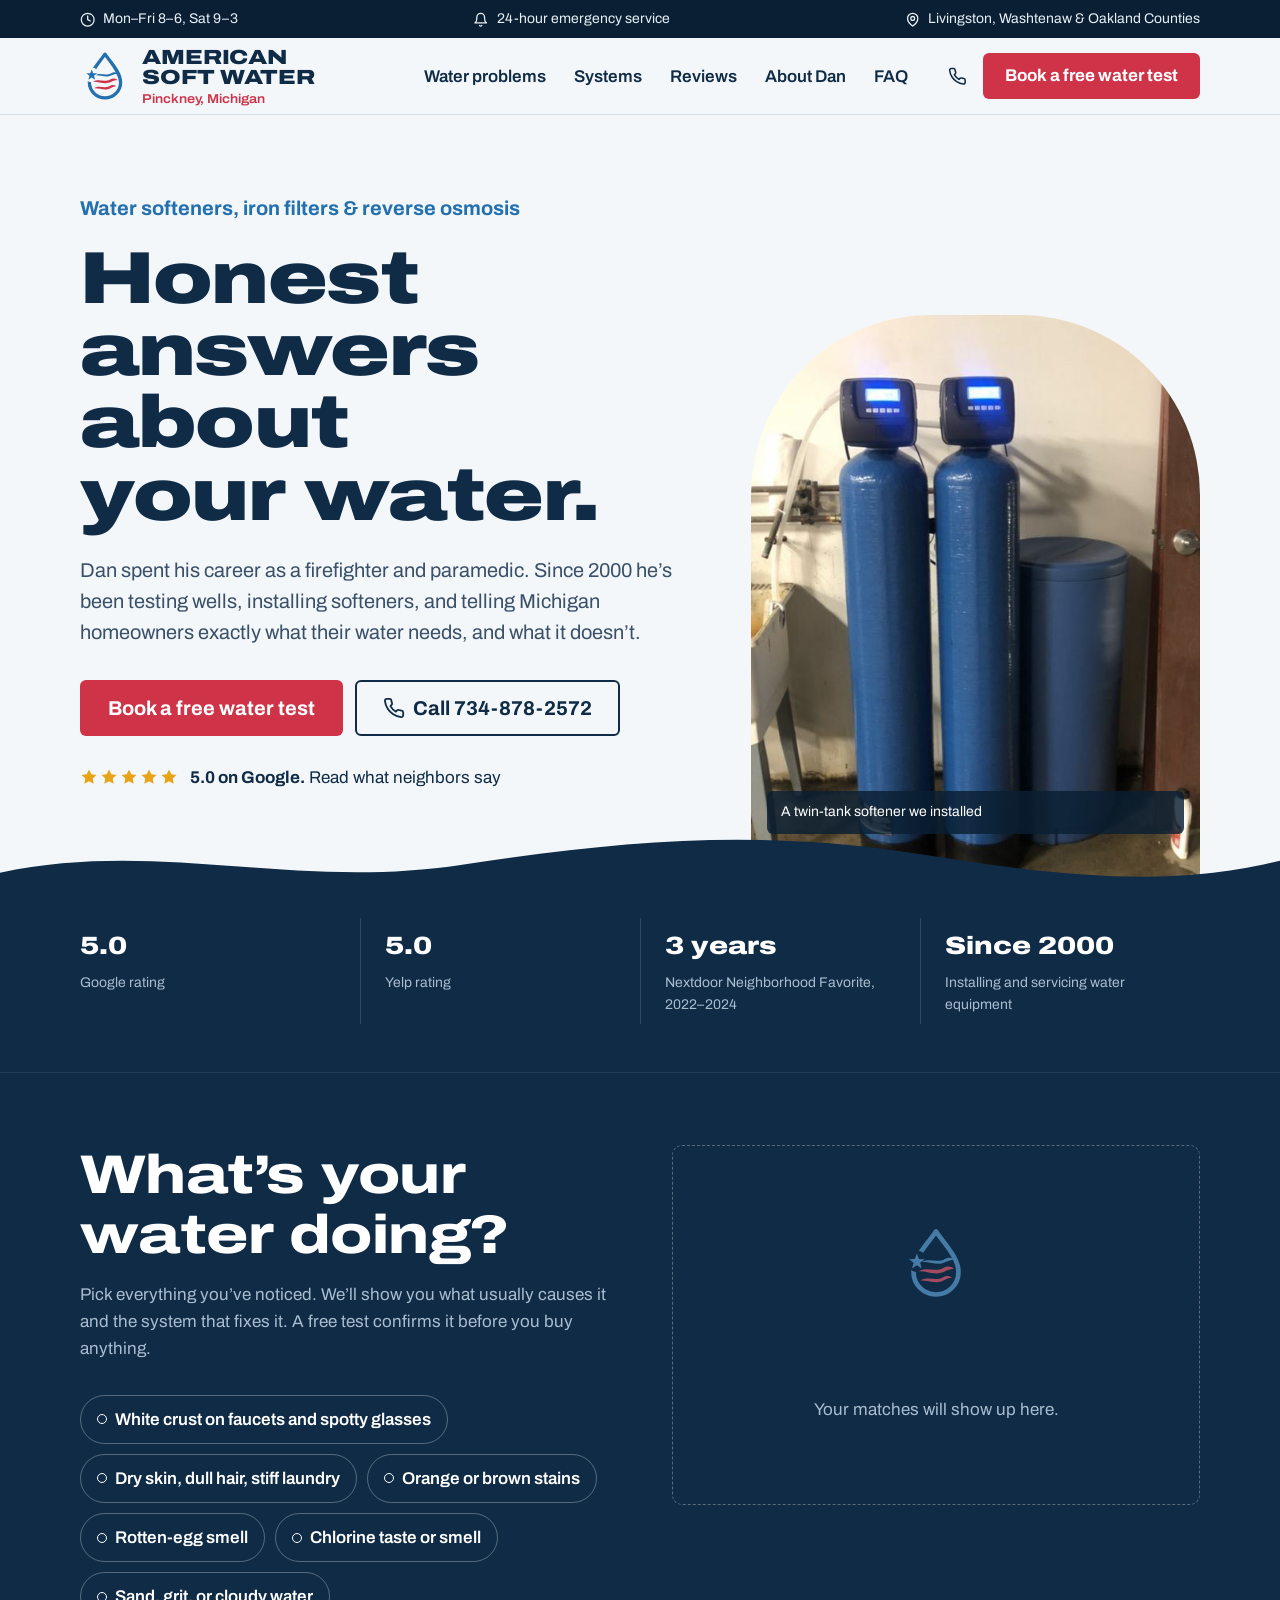
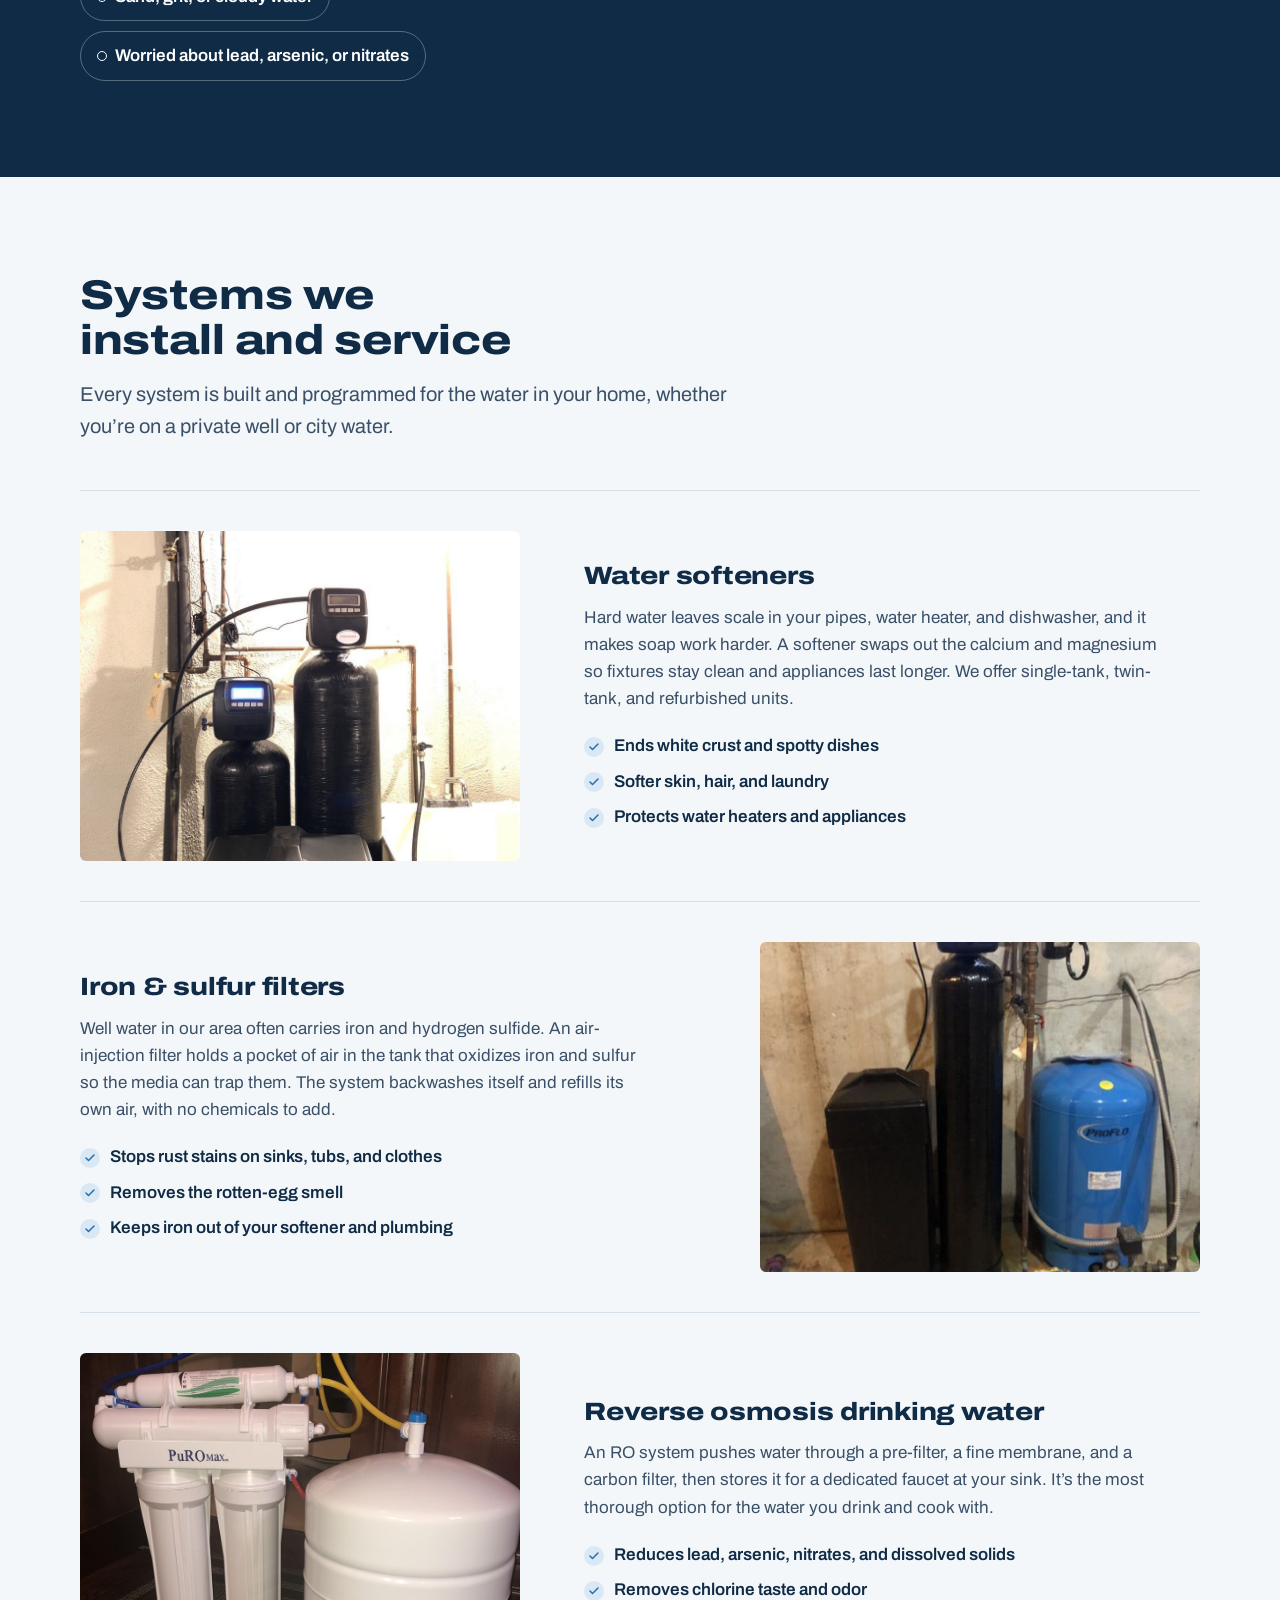
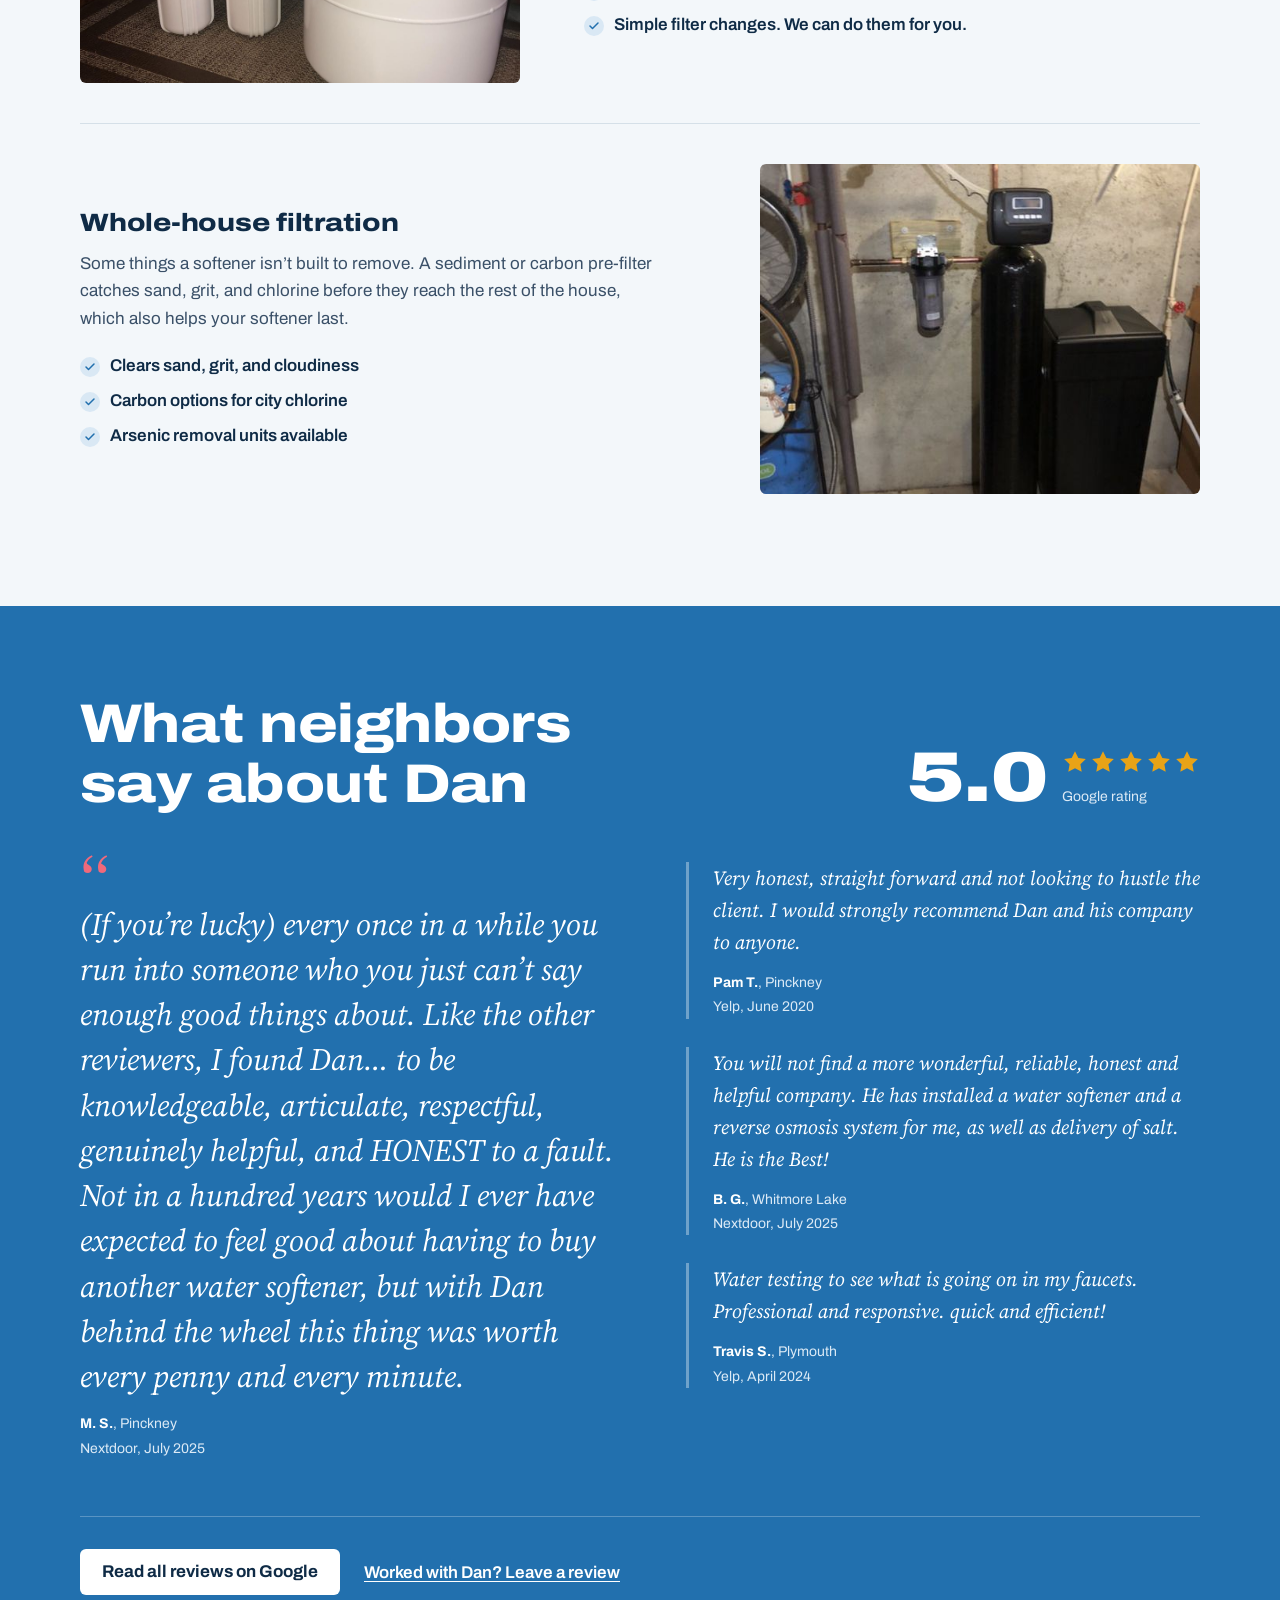
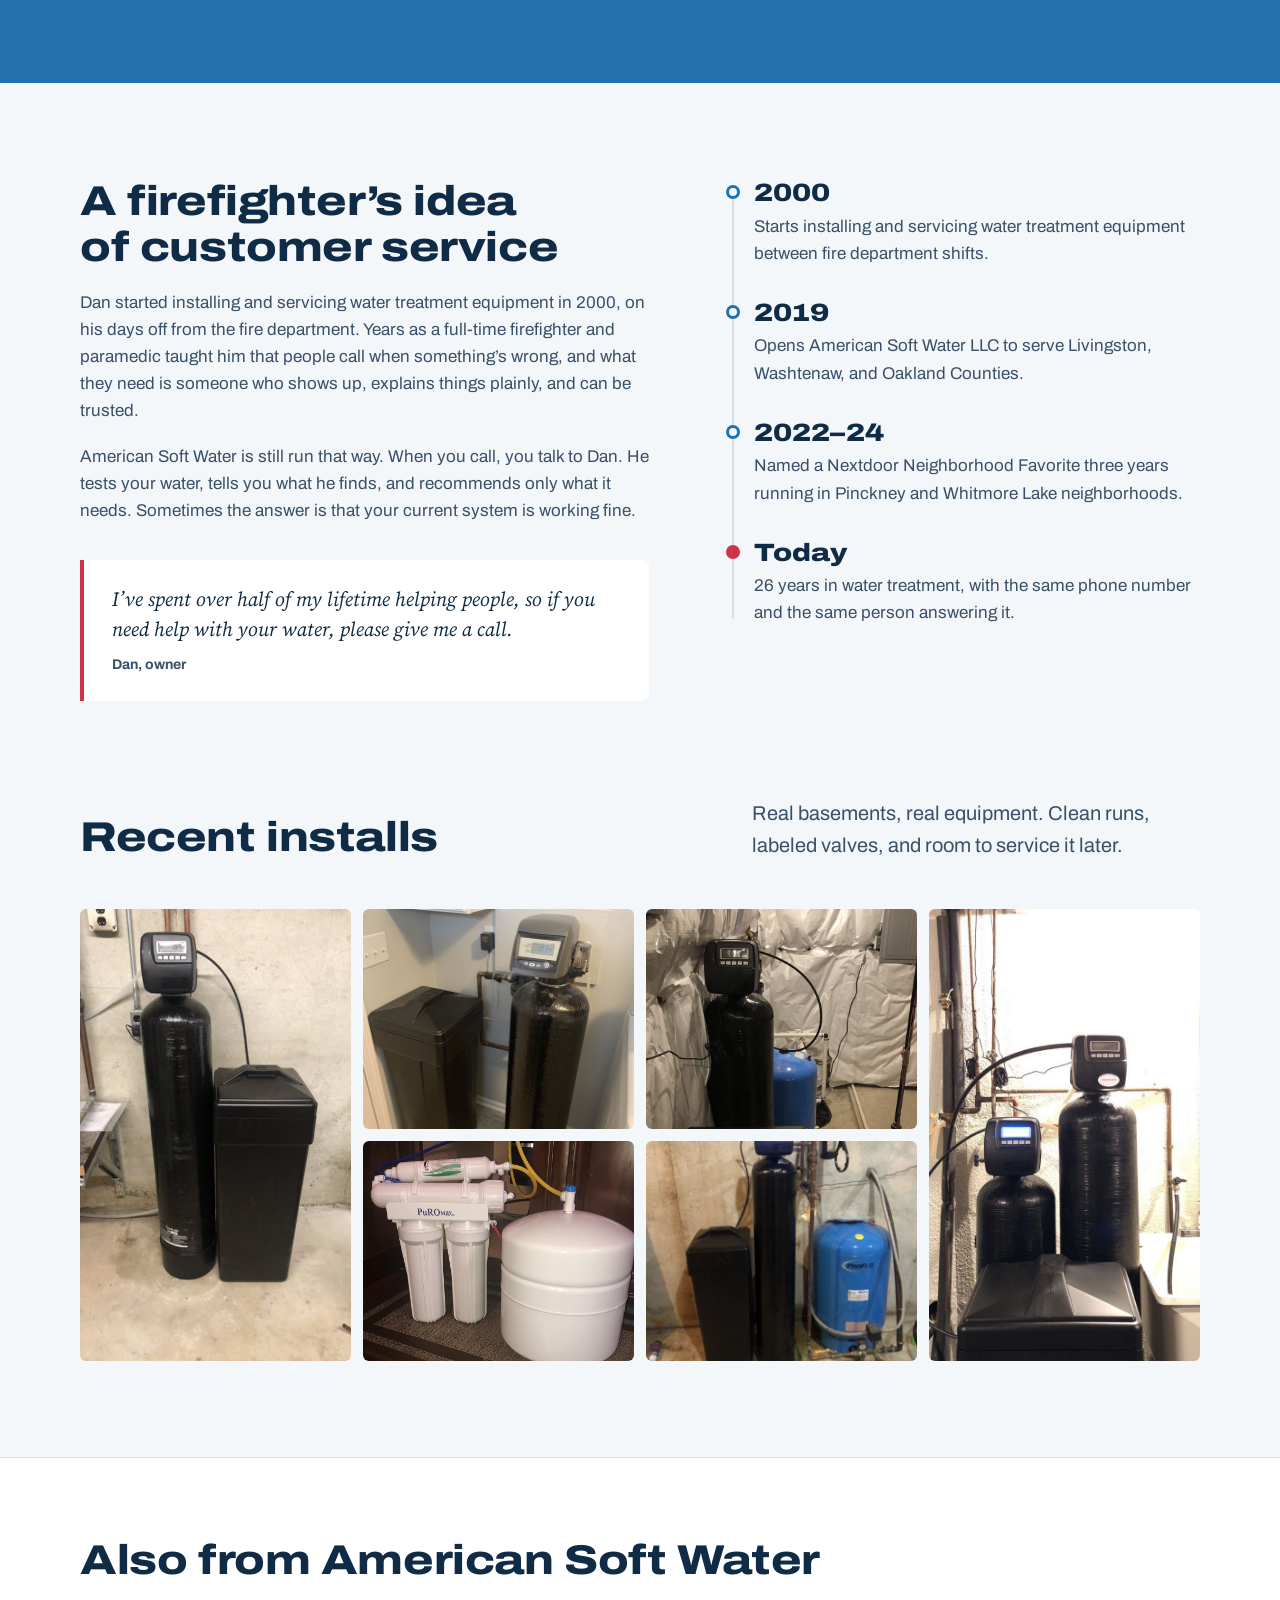
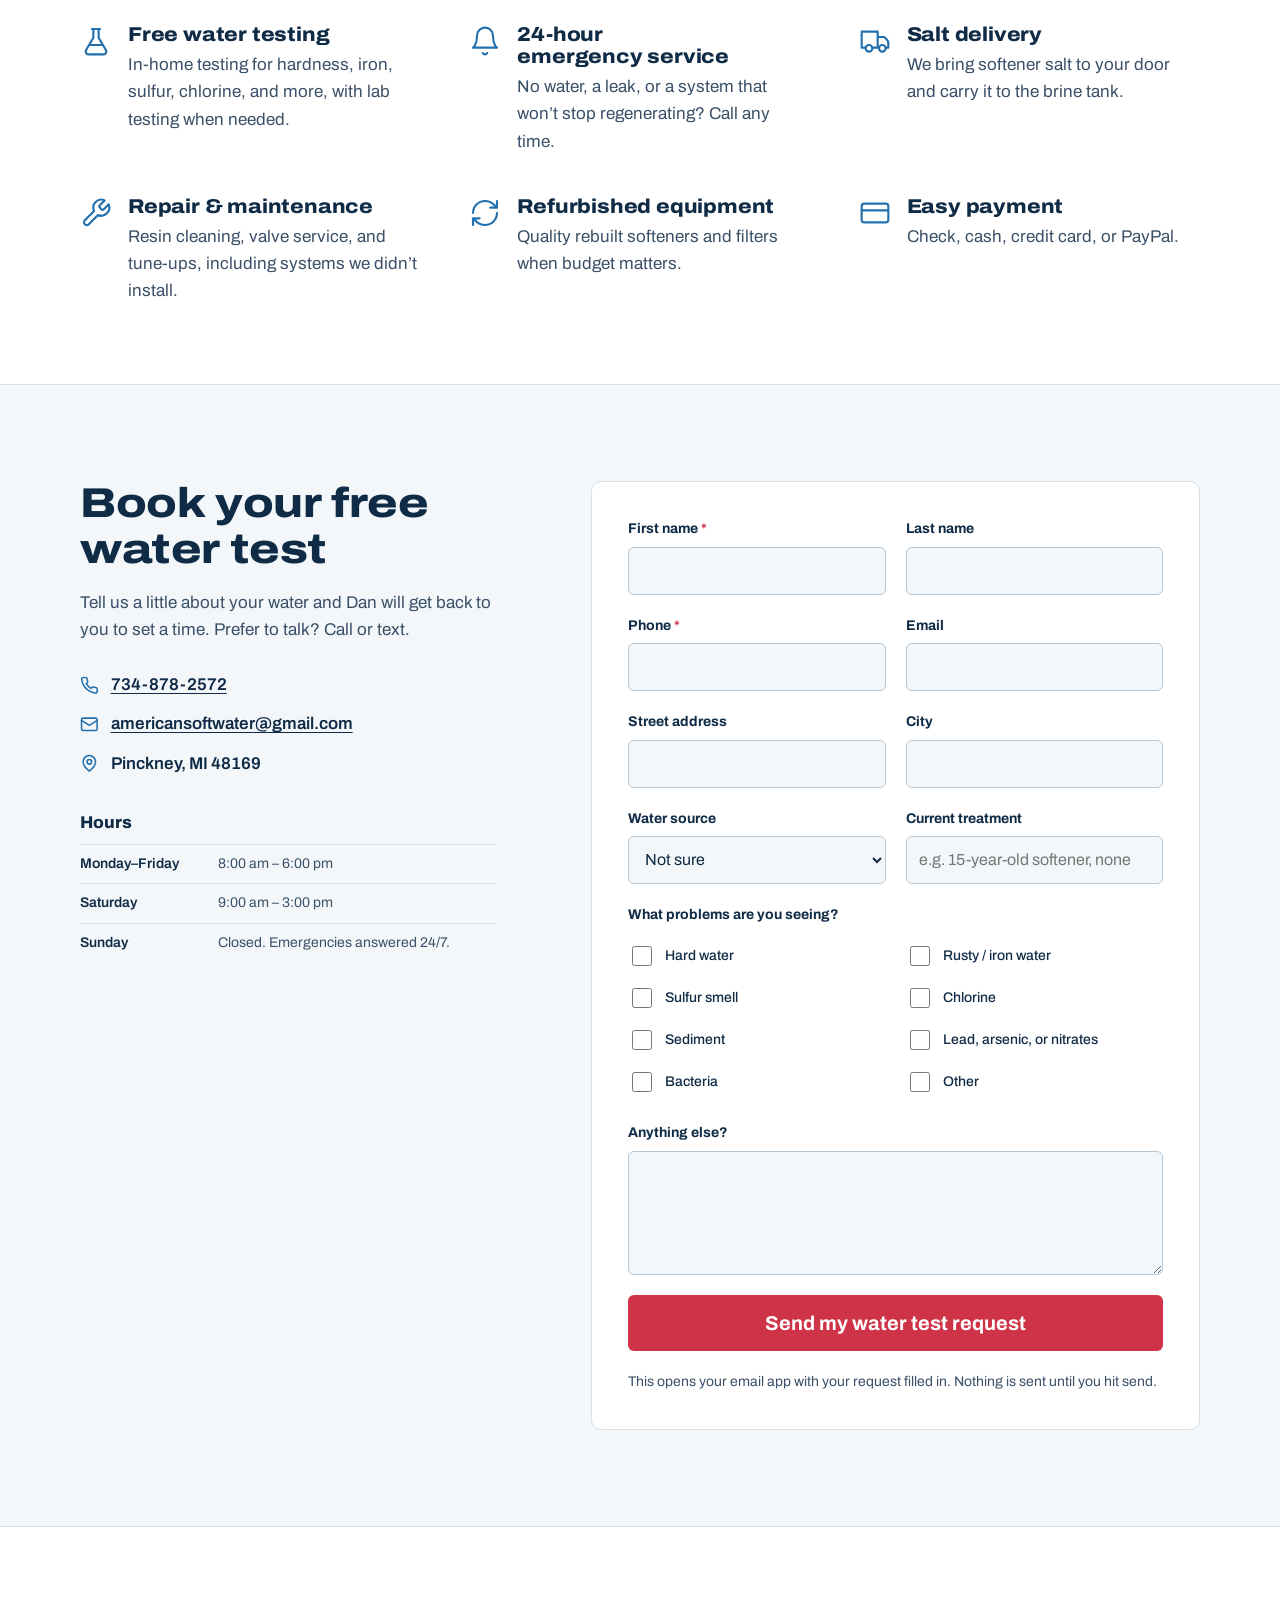
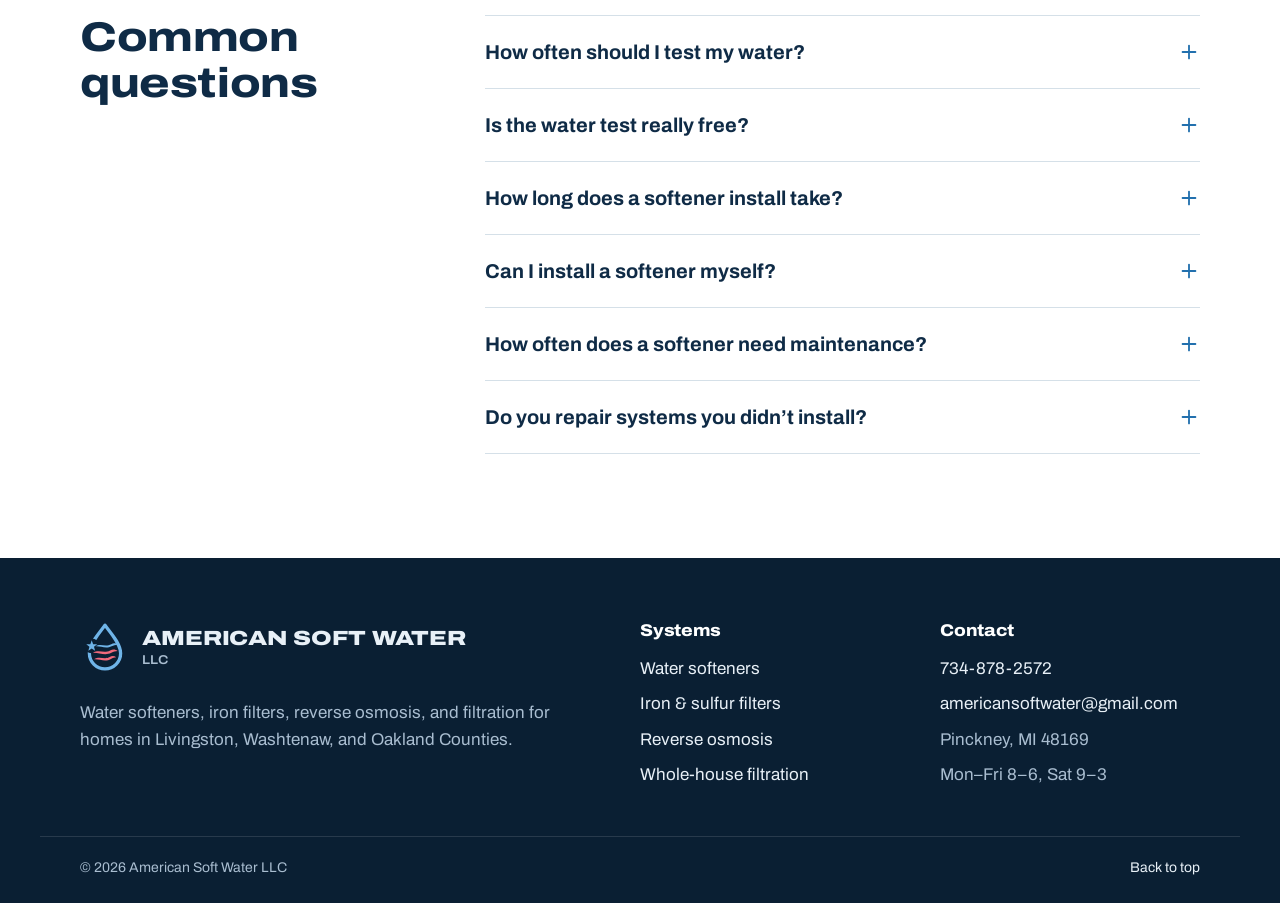
==== index.html @ 79bd88ed "Draft website for American Soft Water LLC Static single-page site: water problem finder, systems, re" ====
<!doctype html>
<html lang="en">
<head>
  <meta charset="utf-8">
  <meta name="viewport" content="width=device-width, initial-scale=1">
  <title>American Soft Water LLC | Water Softeners &amp; Filtration in Pinckney, MI</title>
  <meta name="description" content="Water softeners, iron filters, and reverse osmosis systems installed by Dan, a retired firefighter/paramedic treating Livingston, Washtenaw, and Oakland County water since 2000. Free water testing.">
  <!-- Draft: remove this noindex line when the site goes live on americansoftwater.com -->
  <meta name="robots" content="noindex, nofollow">
  <link rel="icon" href="assets/logo/mark.svg" type="image/svg+xml">
  <meta property="og:title" content="American Soft Water LLC">
  <meta property="og:description" content="Honest water treatment in Pinckney, MI. Free water testing, softeners, iron filters, and reverse osmosis.">
  <meta property="og:image" content="assets/img/install-twin-blue.jpg">
  <link rel="preconnect" href="https://fonts.googleapis.com">
  <link rel="preconnect" href="https://fonts.gstatic.com" crossorigin>
  <link href="https://fonts.googleapis.com/css2?family=Archivo:wdth,wght@62..125,400..900&family=Source+Serif+4:ital,opsz,wght@1,8..60,400;1,8..60,500&display=swap" rel="stylesheet">
  <link rel="stylesheet" href="css/styles.css?v=2">
  <script type="application/ld+json">
  {
    "@context": "https://schema.org",
    "@type": "HomeAndConstructionBusiness",
    "name": "American Soft Water LLC",
    "url": "https://www.americansoftwater.com/",
    "telephone": "+1-734-878-2572",
    "email": "americansoftwater@gmail.com",
    "address": { "@type": "PostalAddress", "addressLocality": "Pinckney", "addressRegion": "MI", "postalCode": "48169", "addressCountry": "US" },
    "areaServed": ["Livingston County, MI", "Washtenaw County, MI", "Oakland County, MI"],
    "openingHours": ["Mo-Fr 08:00-18:00", "Sa 09:00-15:00"],
    "aggregateRating": { "@type": "AggregateRating", "ratingValue": "5.0", "bestRating": "5" }
  }
  </script>
</head>
<body>
  <!-- Icon sprite (Lucide-style strokes, 24px grid) -->
  <svg width="0" height="0" style="position:absolute" aria-hidden="true">
    <symbol id="i-phone" viewBox="0 0 24 24"><path d="M22 16.92v3a2 2 0 0 1-2.18 2 19.79 19.79 0 0 1-8.63-3.07 19.5 19.5 0 0 1-6-6 19.79 19.79 0 0 1-3.07-8.67A2 2 0 0 1 4.11 2h3a2 2 0 0 1 2 1.72 12.84 12.84 0 0 0 .7 2.81 2 2 0 0 1-.45 2.11L8.09 9.91a16 16 0 0 0 6 6l1.27-1.27a2 2 0 0 1 2.11-.45 12.84 12.84 0 0 0 2.81.7A2 2 0 0 1 22 16.92z"/></symbol>
    <symbol id="i-clock" viewBox="0 0 24 24"><circle cx="12" cy="12" r="10"/><path d="M12 6v6l4 2"/></symbol>
    <symbol id="i-pin" viewBox="0 0 24 24"><path d="M20 10c0 6-8 12-8 12s-8-6-8-12a8 8 0 0 1 16 0Z"/><circle cx="12" cy="10" r="3"/></symbol>
    <symbol id="i-mail" viewBox="0 0 24 24"><rect x="2" y="4" width="20" height="16" rx="2"/><path d="m22 7-8.97 5.7a1.94 1.94 0 0 1-2.06 0L2 7"/></symbol>
    <symbol id="i-flask" viewBox="0 0 24 24"><path d="M9 3h6M10 3v6.5L4.5 19a2 2 0 0 0 1.7 3h11.6a2 2 0 0 0 1.7-3L14 9.5V3M6.5 15h11"/></symbol>
    <symbol id="i-bell" viewBox="0 0 24 24"><path d="M6 8a6 6 0 0 1 12 0c0 7 3 9 3 9H3s3-2 3-9M10.3 21a1.94 1.94 0 0 0 3.4 0"/></symbol>
    <symbol id="i-truck" viewBox="0 0 24 24"><path d="M10 17h4V5H2v12h3M20 17h2v-3.34a4 4 0 0 0-1.17-2.83L19 9h-5v8h1"/><circle cx="7.5" cy="17.5" r="2.5"/><circle cx="17.5" cy="17.5" r="2.5"/></symbol>
    <symbol id="i-wrench" viewBox="0 0 24 24"><path d="M14.7 6.3a1 1 0 0 0 0 1.4l1.6 1.6a1 1 0 0 0 1.4 0l3.77-3.77a6 6 0 0 1-7.94 7.94l-6.91 6.91a2.12 2.12 0 0 1-3-3l6.91-6.91a6 6 0 0 1 7.94-7.94l-3.76 3.76z"/></symbol>
    <symbol id="i-refresh" viewBox="0 0 24 24"><path d="M3 12a9 9 0 0 1 9-9 9.75 9.75 0 0 1 6.74 2.74L21 8M21 3v5h-5M21 12a9 9 0 0 1-9 9 9.75 9.75 0 0 1-6.74-2.74L3 16M8 16H3v5"/></symbol>
    <symbol id="i-card" viewBox="0 0 24 24"><rect x="2" y="5" width="20" height="14" rx="2"/><path d="M2 10h20"/></symbol>
    <symbol id="i-check" viewBox="0 0 24 24"><path d="M20 6 9 17l-5-5"/></symbol>
    <symbol id="i-plus" viewBox="0 0 24 24"><path d="M12 5v14M5 12h14"/></symbol>
    <symbol id="i-star" viewBox="0 0 24 24"><path d="m12 2 3.09 6.26L22 9.27l-5 4.87 1.18 6.88L12 17.77l-6.18 3.25L7 14.14 2 9.27l6.91-1.01L12 2z"/></symbol>
    <symbol id="i-menu" viewBox="0 0 24 24"><path d="M4 7h16M4 12h16M4 17h16"/></symbol>
    <symbol id="i-x" viewBox="0 0 24 24"><path d="M18 6 6 18M6 6l12 12"/></symbol>
    <symbol id="asw-mark" viewBox="0 0 64 64">
      <mask id="asw-cut"><rect width="64" height="64" fill="#fff"/><circle cx="15" cy="30.5" r="9.5" fill="#000"/></mask>
      <path d="M32 4C26 13 12 27 12 40a20 20 0 0 0 40 0C52 27 38 13 32 4Z" fill="none" stroke="var(--mark-blue, #2270AE)" stroke-width="4.2" stroke-linejoin="round" mask="url(#asw-cut)"/>
      <polygon points="15,23.5 16.8,28.4 22,28.6 17.9,31.8 19.3,36.8 15,33.9 10.7,36.8 12.1,31.8 8,28.6 13.2,28.4" fill="var(--mark-blue, #2270AE)"/>
      <path d="M19.5 31.2C26 27.2 33 32.4 40 28.4c3-1.7 6-1.3 7.8.6-2.4.2-4.8.8-7.3 2.1C33 35 26 30.4 19.5 31.2Z" fill="var(--mark-blue, #2270AE)"/>
      <path d="M16.5 39.4C24 35 31 40.6 38.5 36.4c3.5-1.9 7-1.6 9.6.7-2.6.1-5.2.8-8 2.3C32 43.8 24 38.8 16.5 39.4Z" fill="var(--mark-red, #CF3348)"/>
      <path d="M18 47.6c7-4.4 13.5 1 20-2.8 3-1.7 6-1.5 8.3.4-2.2.1-4.4.7-6.7 2C32 51.6 25 47 18 47.6Z" fill="var(--mark-red, #CF3348)"/>
    </symbol>
  </svg>

  <a class="skip-link" href="#main">Skip to content</a>

  <div class="topbar">
    <div class="wrap topbar__inner">
      <p><svg class="ico" aria-hidden="true"><use href="#i-clock"/></svg>Mon–Fri 8–6, Sat 9–3</p>
      <p class="topbar__mid"><svg class="ico" aria-hidden="true"><use href="#i-bell"/></svg>24-hour emergency service</p>
      <p><svg class="ico" aria-hidden="true"><use href="#i-pin"/></svg>Livingston, Washtenaw &amp; Oakland Counties</p>
    </div>
  </div>

  <header class="site-header" id="top">
    <div class="wrap site-header__inner">
      <a class="brand" href="#top" aria-label="American Soft Water, home">
        <svg class="brand__mark" aria-hidden="true"><use href="#asw-mark"/></svg>
        <span class="brand__word">
          <span class="brand__name">American Soft&nbsp;Water</span>
          <span class="brand__sub">Pinckney, Michigan</span>
        </span>
      </a>
      <nav class="nav" id="site-nav" aria-label="Main">
        <ul>
          <li><a href="#finder">Water problems</a></li>
          <li><a href="#systems">Systems</a></li>
          <li><a href="#reviews">Reviews</a></li>
          <li><a href="#about">About Dan</a></li>
          <li><a href="#faq">FAQ</a></li>
        </ul>
      </nav>
      <div class="site-header__actions">
        <a class="phone-link" href="tel:+17348782572"><svg class="ico" aria-hidden="true"><use href="#i-phone"/></svg><span>734-878-2572</span></a>
        <a class="btn btn--red" href="#water-test">Book a free water test</a>
        <button class="nav-toggle" type="button" aria-expanded="false" aria-controls="site-nav">
          <svg class="ico ico--lg" aria-hidden="true"><use href="#i-menu"/></svg><span class="sr-only">Menu</span>
        </button>
      </div>
    </div>
  </header>

  <main id="main">
    <!-- HERO -->
    <section class="hero">
      <div class="wrap hero__grid">
        <div class="hero__copy">
          <p class="hero__kicker">Water softeners, iron filters &amp; reverse osmosis</p>
          <h1 class="hero__title">Honest answers about your&nbsp;water.</h1>
          <p class="hero__lede">Dan spent his career as a firefighter and paramedic. Since 2000 he’s been testing wells, installing softeners, and telling Michigan homeowners exactly what their water needs, and what it doesn’t.</p>
          <div class="hero__actions">
            <a class="btn btn--red btn--lg" href="#water-test">Book a free water test</a>
            <a class="btn btn--ghost btn--lg" href="tel:+17348782572"><svg class="ico" aria-hidden="true"><use href="#i-phone"/></svg>Call 734-878-2572</a>
          </div>
          <a class="hero__rating" href="#reviews">
            <span class="stars" aria-hidden="true"><svg><use href="#i-star"/></svg><svg><use href="#i-star"/></svg><svg><use href="#i-star"/></svg><svg><use href="#i-star"/></svg><svg><use href="#i-star"/></svg></span>
            <span><strong>5.0 on Google.</strong> Read what neighbors say</span>
          </a>
        </div>
        <figure class="hero__photo">
          <img src="assets/img/install-twin-blue.jpg" width="562" height="744" alt="Two blue water softener tanks with lit digital valve heads beside a matching brine tank, installed in a basement">
          <figcaption>A twin-tank softener we installed</figcaption>
        </figure>
      </div>
      <svg class="hero__waterline" viewBox="0 0 1440 90" preserveAspectRatio="none" aria-hidden="true">
        <path d="M0 52C180 18 330 70 520 44S860 8 1040 34s290 30 400 6V90H0Z" fill="var(--navy)"/>
      </svg>
    </section>

    <!-- PROOF STRIP -->
    <section class="proof" aria-label="Ratings and recognition">
      <div class="wrap proof__grid">
        <div class="proof__item"><span class="proof__big">5.0</span><span class="proof__label">Google rating</span></div>
        <div class="proof__item"><span class="proof__big">5.0</span><span class="proof__label">Yelp rating</span></div>
        <div class="proof__item"><span class="proof__big">3 years</span><span class="proof__label">Nextdoor Neighborhood Favorite, 2022–2024</span></div>
        <div class="proof__item"><span class="proof__big">Since 2000</span><span class="proof__label">Installing and servicing water equipment</span></div>
      </div>
    </section>

    <!-- SYMPTOM FINDER -->
    <section class="finder" id="finder" aria-labelledby="finder-title">
      <div class="wrap finder__grid">
        <div class="finder__intro">
          <h2 id="finder-title">What’s your water doing?</h2>
          <p>Pick everything you’ve noticed. We’ll show you what usually causes it and the system that fixes it. A free test confirms it before you buy anything.</p>
          <fieldset class="chips">
            <legend class="sr-only">Water symptoms</legend>
            <label class="chip"><input type="checkbox" value="hard"><span>White crust on faucets and spotty glasses</span></label>
            <label class="chip"><input type="checkbox" value="skin"><span>Dry skin, dull hair, stiff laundry</span></label>
            <label class="chip"><input type="checkbox" value="iron"><span>Orange or brown stains</span></label>
            <label class="chip"><input type="checkbox" value="sulfur"><span>Rotten-egg smell</span></label>
            <label class="chip"><input type="checkbox" value="chlorine"><span>Chlorine taste or smell</span></label>
            <label class="chip"><input type="checkbox" value="sediment"><span>Sand, grit, or cloudy water</span></label>
            <label class="chip"><input type="checkbox" value="drinking"><span>Worried about lead, arsenic, or nitrates</span></label>
          </fieldset>
        </div>
        <div class="finder__result" aria-live="polite">
          <div class="result result--empty" id="finder-empty">
            <svg class="result__mark" aria-hidden="true"><use href="#asw-mark"/></svg>
            <p>Your matches will show up here.</p>
          </div>
          <div class="result" id="finder-output" hidden></div>
        </div>
      </div>
    </section>

    <!-- SYSTEMS -->
    <section class="systems" id="systems" aria-labelledby="systems-title">
      <div class="wrap">
        <header class="section-head">
          <h2 id="systems-title">Systems we install and service</h2>
          <p>Every system is built and programmed for the water in your home, whether you’re on a private well or city water.</p>
        </header>

        <article class="system" id="softeners">
          <figure class="system__photo"><img src="assets/img/install-twin-black.jpg" width="896" height="1000" loading="lazy" alt="Twin black softener tanks with digital heads and a brine tank against a basement wall"></figure>
          <div class="system__body">
            <h3>Water softeners</h3>
            <p>Hard water leaves scale in your pipes, water heater, and dishwasher, and it makes soap work harder. A softener swaps out the calcium and magnesium so fixtures stay clean and appliances last longer. We offer single-tank, twin-tank, and refurbished units.</p>
            <ul class="ticks">
              <li>Ends white crust and spotty dishes</li>
              <li>Softer skin, hair, and laundry</li>
              <li>Protects water heaters and appliances</li>
            </ul>
          </div>
        </article>

        <article class="system system--flip" id="iron-filters">
          <figure class="system__photo"><img src="assets/img/install-well.jpg" width="562" height="696" loading="lazy" alt="Softener and brine tank installed next to a blue ProFlo well pressure tank"></figure>
          <div class="system__body">
            <h3>Iron &amp; sulfur filters</h3>
            <p>Well water in our area often carries iron and hydrogen sulfide. An air-injection filter holds a pocket of air in the tank that oxidizes iron and sulfur so the media can trap them. The system backwashes itself and refills its own air, with no chemicals to add.</p>
            <ul class="ticks">
              <li>Stops rust stains on sinks, tubs, and clothes</li>
              <li>Removes the rotten-egg smell</li>
              <li>Keeps iron out of your softener and plumbing</li>
            </ul>
          </div>
        </article>

        <article class="system" id="reverse-osmosis">
          <figure class="system__photo"><img src="assets/img/install-ro.jpg" width="1000" height="999" loading="lazy" alt="PuROMax four-stage reverse osmosis unit and white storage tank under a kitchen sink"></figure>
          <div class="system__body">
            <h3>Reverse osmosis drinking water</h3>
            <p>An RO system pushes water through a pre-filter, a fine membrane, and a carbon filter, then stores it for a dedicated faucet at your sink. It’s the most thorough option for the water you drink and cook with.</p>
            <ul class="ticks">
              <li>Reduces lead, arsenic, nitrates, and dissolved solids</li>
              <li>Removes chlorine taste and odor</li>
              <li>Simple filter changes. We can do them for you.</li>
            </ul>
          </div>
        </article>

        <article class="system system--flip" id="filtration">
          <figure class="system__photo"><img src="assets/img/install-prefilter.jpg" width="562" height="744" loading="lazy" alt="Sediment pre-filter plumbed ahead of a water softener in a basement"></figure>
          <div class="system__body">
            <h3>Whole-house filtration</h3>
            <p>Some things a softener isn’t built to remove. A sediment or carbon pre-filter catches sand, grit, and chlorine before they reach the rest of the house, which also helps your softener last.</p>
            <ul class="ticks">
              <li>Clears sand, grit, and cloudiness</li>
              <li>Carbon options for city chlorine</li>
              <li>Arsenic removal units available</li>
            </ul>
          </div>
        </article>
      </div>
    </section>

    <!-- REVIEWS -->
    <section class="reviews" id="reviews" aria-labelledby="reviews-title">
      <div class="wrap">
        <header class="reviews__head">
          <h2 id="reviews-title">What neighbors say about Dan</h2>
          <div class="reviews__score">
            <span class="reviews__num">5.0</span>
            <span class="stars stars--lg" aria-hidden="true"><svg><use href="#i-star"/></svg><svg><use href="#i-star"/></svg><svg><use href="#i-star"/></svg><svg><use href="#i-star"/></svg><svg><use href="#i-star"/></svg></span>
            <span class="reviews__src">Google rating</span>
          </div>
        </header>

        <!--
          GOOGLE REVIEWS: paste real Google reviews here using the same <blockquote class="review"> markup,
          with data-source="Google". Only published customer reviews, quoted word for word.
        -->
        <div class="reviews__layout">
          <blockquote class="review review--feature" data-source="Nextdoor">
            <p>(If you’re lucky) every once in a while you run into someone who you just can’t say enough good things about. Like the other reviewers, I found Dan… to be knowledgeable, articulate, respectful, genuinely helpful, and HONEST to a fault. Not in a hundred years would I ever have expected to feel good about having to buy another water softener, but with Dan behind the wheel this thing was worth every penny and every minute.</p>
            <footer><cite>M. S.</cite>, Pinckney <span class="review__src">Nextdoor, July 2025</span></footer>
          </blockquote>

          <div class="reviews__stack">
            <blockquote class="review" data-source="Yelp">
              <p>Very honest, straight forward and not looking to hustle the client. I would strongly recommend Dan and his company to anyone.</p>
              <footer><cite>Pam T.</cite>, Pinckney <span class="review__src">Yelp, June 2020</span></footer>
            </blockquote>
            <blockquote class="review" data-source="Nextdoor">
              <p>You will not find a more wonderful, reliable, honest and helpful company. He has installed a water softener and a reverse osmosis system for me, as well as delivery of salt. He is the Best!</p>
              <footer><cite>B. G.</cite>, Whitmore Lake <span class="review__src">Nextdoor, July 2025</span></footer>
            </blockquote>
            <blockquote class="review" data-source="Yelp">
              <p>Water testing to see what is going on in my faucets. Professional and responsive. quick and efficient!</p>
              <footer><cite>Travis S.</cite>, Plymouth <span class="review__src">Yelp, April 2024</span></footer>
            </blockquote>
          </div>
        </div>

        <div class="reviews__cta">
          <a class="btn btn--light" href="https://maps.google.com/?cid=2943230099254517318" target="_blank" rel="noopener">Read all reviews on Google</a>
          <a class="text-link" href="https://maps.google.com/?cid=2943230099254517318" target="_blank" rel="noopener">Worked with Dan? Leave a review</a>
        </div>
      </div>
    </section>

    <!-- ABOUT -->
    <section class="about" id="about" aria-labelledby="about-title">
      <div class="wrap about__grid">
        <div class="about__story">
          <h2 id="about-title">A firefighter’s idea of customer service</h2>
          <p>Dan started installing and servicing water treatment equipment in 2000, on his days off from the fire department. Years as a full-time firefighter and paramedic taught him that people call when something’s wrong, and what they need is someone who shows up, explains things plainly, and can be trusted.</p>
          <p>American Soft Water is still run that way. When you call, you talk to Dan. He tests your water, tells you what he finds, and recommends only what it needs. Sometimes the answer is that your current system is working fine.</p>
          <blockquote class="about__quote">
            <p>I’ve spent over half of my lifetime helping people, so if you need help with your water, please give me a call.</p>
            <footer>Dan, owner</footer>
          </blockquote>
        </div>
        <ol class="timeline" aria-label="Company history">
          <li><span class="timeline__year">2000</span><p>Starts installing and servicing water treatment equipment between fire department shifts.</p></li>
          <li><span class="timeline__year">2019</span><p>Opens American Soft Water LLC to serve Livingston, Washtenaw, and Oakland Counties.</p></li>
          <li><span class="timeline__year">2022–24</span><p>Named a Nextdoor Neighborhood Favorite three years running in Pinckney and Whitmore Lake neighborhoods.</p></li>
          <li><span class="timeline__year">Today</span><p>26 years in water treatment, with the same phone number and the same person answering it.</p></li>
        </ol>
      </div>
    </section>

    <!-- INSTALL GALLERY -->
    <section class="installs" aria-labelledby="installs-title">
      <div class="wrap">
        <header class="section-head section-head--row">
          <h2 id="installs-title">Recent installs</h2>
          <p>Real basements, real equipment. Clean runs, labeled valves, and room to service it later.</p>
        </header>
        <div class="installs__grid">
          <figure class="installs__item installs__item--tall"><img src="assets/img/install-basement.jpg" width="562" height="743" loading="lazy" alt="Single black softener tank and brine tank on a basement floor"></figure>
          <figure class="installs__item"><img src="assets/img/install-laundry.jpg" width="562" height="744" loading="lazy" alt="Softener and brine tank installed in a finished laundry room"></figure>
          <figure class="installs__item"><img src="assets/img/install-new-build.jpg" width="750" height="1000" loading="lazy" alt="Softener next to a blue well pressure tank in a new-construction basement"></figure>
          <figure class="installs__item installs__item--tall"><img src="assets/img/install-twin-black.jpg" width="896" height="1000" loading="lazy" alt="Twin-tank softener with American Soft Water service sticker on the valve"></figure>
          <figure class="installs__item"><img src="assets/img/install-ro.jpg" width="1000" height="999" loading="lazy" alt="Reverse osmosis system under a kitchen sink"></figure>
          <figure class="installs__item"><img src="assets/img/install-well.jpg" width="562" height="696" loading="lazy" alt="Softener installed alongside a well pressure tank"></figure>
        </div>
      </div>
    </section>

    <!-- SERVICES -->
    <section class="services" aria-labelledby="services-title">
      <div class="wrap">
        <h2 id="services-title" class="services__title">Also from American Soft Water</h2>
        <ul class="services__list">
          <li><svg class="ico ico--xl" aria-hidden="true"><use href="#i-flask"/></svg><h3>Free water testing</h3><p>In-home testing for hardness, iron, sulfur, chlorine, and more, with lab testing when needed.</p></li>
          <li><svg class="ico ico--xl" aria-hidden="true"><use href="#i-bell"/></svg><h3>24-hour emergency service</h3><p>No water, a leak, or a system that won’t stop regenerating? Call any time.</p></li>
          <li><svg class="ico ico--xl" aria-hidden="true"><use href="#i-truck"/></svg><h3>Salt delivery</h3><p>We bring softener salt to your door and carry it to the brine tank.</p></li>
          <li><svg class="ico ico--xl" aria-hidden="true"><use href="#i-wrench"/></svg><h3>Repair &amp; maintenance</h3><p>Resin cleaning, valve service, and tune-ups, including systems we didn’t install.</p></li>
          <li><svg class="ico ico--xl" aria-hidden="true"><use href="#i-refresh"/></svg><h3>Refurbished equipment</h3><p>Quality rebuilt softeners and filters when budget matters.</p></li>
          <li><svg class="ico ico--xl" aria-hidden="true"><use href="#i-card"/></svg><h3>Easy payment</h3><p>Check, cash, credit card, or PayPal.</p></li>
        </ul>
      </div>
    </section>

    <!-- WATER TEST FORM -->
    <section class="booking" id="water-test" aria-labelledby="booking-title">
      <div class="wrap booking__grid">
        <div class="booking__info">
          <h2 id="booking-title">Book your free water test</h2>
          <p>Tell us a little about your water and Dan will get back to you to set a time. Prefer to talk? Call or text.</p>
          <ul class="contact-list">
            <li><svg class="ico" aria-hidden="true"><use href="#i-phone"/></svg><a href="tel:+17348782572">734-878-2572</a></li>
            <li><svg class="ico" aria-hidden="true"><use href="#i-mail"/></svg><a href="mailto:americansoftwater@gmail.com">americansoftwater@gmail.com</a></li>
            <li><svg class="ico" aria-hidden="true"><use href="#i-pin"/></svg><span>Pinckney, MI 48169</span></li>
          </ul>
          <table class="hours">
            <caption>Hours</caption>
            <tbody>
              <tr><th scope="row">Monday–Friday</th><td>8:00 am – 6:00 pm</td></tr>
              <tr><th scope="row">Saturday</th><td>9:00 am – 3:00 pm</td></tr>
              <tr><th scope="row">Sunday</th><td>Closed. Emergencies answered 24/7.</td></tr>
            </tbody>
          </table>
        </div>

        <form class="form" id="test-form" novalidate>
          <div class="form__error-summary" id="form-errors" tabindex="-1" hidden></div>
          <div class="form__row">
            <div class="field">
              <label for="f-first">First name <span class="req" aria-hidden="true">*</span></label>
              <input id="f-first" name="first" autocomplete="given-name" required>
              <p class="field__error" id="f-first-err" hidden></p>
            </div>
            <div class="field">
              <label for="f-last">Last name</label>
              <input id="f-last" name="last" autocomplete="family-name">
            </div>
          </div>
          <div class="form__row">
            <div class="field">
              <label for="f-phone">Phone <span class="req" aria-hidden="true">*</span></label>
              <input id="f-phone" name="phone" type="tel" autocomplete="tel" required>
              <p class="field__error" id="f-phone-err" hidden></p>
            </div>
            <div class="field">
              <label for="f-email">Email</label>
              <input id="f-email" name="email" type="email" autocomplete="email">
              <p class="field__error" id="f-email-err" hidden></p>
            </div>
          </div>
          <div class="form__row">
            <div class="field">
              <label for="f-address">Street address</label>
              <input id="f-address" name="address" autocomplete="street-address">
            </div>
            <div class="field">
              <label for="f-city">City</label>
              <input id="f-city" name="city" autocomplete="address-level2">
            </div>
          </div>
          <div class="form__row">
            <div class="field">
              <label for="f-source">Water source</label>
              <select id="f-source" name="source">
                <option value="">Not sure</option>
                <option>Private well</option>
                <option>City water</option>
              </select>
            </div>
            <div class="field">
              <label for="f-current">Current treatment</label>
              <input id="f-current" name="current" placeholder="e.g. 15-year-old softener, none">
            </div>
          </div>
          <fieldset class="field field--checks">
            <legend>What problems are you seeing?</legend>
            <div class="checks">
              <label><input type="checkbox" name="problems" value="Hard water" data-key="hard skin"> Hard water</label>
              <label><input type="checkbox" name="problems" value="Rusty / iron water" data-key="iron"> Rusty / iron water</label>
              <label><input type="checkbox" name="problems" value="Hydrogen sulfide (smell)" data-key="sulfur"> Sulfur smell</label>
              <label><input type="checkbox" name="problems" value="Chlorine" data-key="chlorine"> Chlorine</label>
              <label><input type="checkbox" name="problems" value="Sediment" data-key="sediment"> Sediment</label>
              <label><input type="checkbox" name="problems" value="Lead / arsenic / nitrates" data-key="drinking"> Lead, arsenic, or nitrates</label>
              <label><input type="checkbox" name="problems" value="Bacteria"> Bacteria</label>
              <label><input type="checkbox" name="problems" value="Other"> Other</label>
            </div>
          </fieldset>
          <div class="field">
            <label for="f-message">Anything else?</label>
            <textarea id="f-message" name="message" rows="4"></textarea>
          </div>
          <button class="btn btn--red btn--lg btn--block" type="submit">Send my water test request</button>
          <p class="form__note">This opens your email app with your request filled in. Nothing is sent until you hit send.</p>
          <p class="form__status" id="form-status" role="status"></p>
        </form>
      </div>
    </section>

    <!-- FAQ -->
    <section class="faq" id="faq" aria-labelledby="faq-title">
      <div class="wrap faq__grid">
        <h2 id="faq-title">Common questions</h2>
        <div class="faq__list">
          <details>
            <summary>How often should I test my water?<svg class="ico" aria-hidden="true"><use href="#i-plus"/></svg></summary>
            <p>Once a year, especially if you’re on a well, and any time you notice a change in taste, smell, or staining.</p>
          </details>
          <details>
            <summary>Is the water test really free?<svg class="ico" aria-hidden="true"><use href="#i-plus"/></svg></summary>
            <p>Yes. Dan tests at your home and explains the results on the spot. There’s no obligation to buy anything.</p>
          </details>
          <details>
            <summary>How long does a softener install take?<svg class="ico" aria-hidden="true"><use href="#i-plus"/></svg></summary>
            <p>It depends on your plumbing and the system, but most installs are done the same day with only a short water shutoff.</p>
          </details>
          <details>
            <summary>Can I install a softener myself?<svg class="ico" aria-hidden="true"><use href="#i-plus"/></svg></summary>
            <p>You can, but sizing and programming the valve for your water’s hardness and iron is where most DIY systems fall short. A professional install also keeps product and workmanship warranties intact.</p>
          </details>
          <details>
            <summary>How often does a softener need maintenance?<svg class="ico" aria-hidden="true"><use href="#i-plus"/></svg></summary>
            <p>Keep the brine tank stocked with salt (we can deliver it), and have the system checked periodically. We clean resin, check salt levels, and confirm it’s regenerating correctly.</p>
          </details>
          <details>
            <summary>Do you repair systems you didn’t install?<svg class="ico" aria-hidden="true"><use href="#i-plus"/></svg></summary>
            <p>Yes. Call with the brand and model if you have it, and Dan will tell you honestly whether a repair or a replacement makes more sense.</p>
          </details>
        </div>
      </div>
    </section>
  </main>

  <footer class="site-footer">
    <div class="wrap site-footer__grid">
      <div class="site-footer__brand">
        <a class="brand brand--light" href="#top" aria-label="American Soft Water, back to top">
          <svg class="brand__mark" aria-hidden="true"><use href="#asw-mark"/></svg>
          <span class="brand__word"><span class="brand__name">American Soft&nbsp;Water</span><span class="brand__sub">LLC</span></span>
        </a>
        <p>Water softeners, iron filters, reverse osmosis, and filtration for homes in Livingston, Washtenaw, and Oakland Counties.</p>
      </div>
      <div>
        <h2 class="site-footer__h">Systems</h2>
        <ul>
          <li><a href="#softeners">Water softeners</a></li>
          <li><a href="#iron-filters">Iron &amp; sulfur filters</a></li>
          <li><a href="#reverse-osmosis">Reverse osmosis</a></li>
          <li><a href="#filtration">Whole-house filtration</a></li>
        </ul>
      </div>
      <div>
        <h2 class="site-footer__h">Contact</h2>
        <ul>
          <li><a href="tel:+17348782572">734-878-2572</a></li>
          <li><a href="mailto:americansoftwater@gmail.com">americansoftwater@gmail.com</a></li>
          <li>Pinckney, MI 48169</li>
          <li>Mon–Fri 8–6, Sat 9–3</li>
        </ul>
      </div>
    </div>
    <div class="wrap site-footer__base">
      <p>© <span id="year">2026</span> American Soft Water LLC</p>
      <a href="#top">Back to top</a>
    </div>
  </footer>

  <div class="mobile-bar">
    <a class="btn btn--ghost-dark" href="tel:+17348782572"><svg class="ico" aria-hidden="true"><use href="#i-phone"/></svg>Call Dan</a>
    <a class="btn btn--red" href="#water-test">Free water test</a>
  </div>

  <script src="js/main.js?v=2" defer></script>
</body>
</html>
---- css/styles.css ----
/* ==========================================================================
   American Soft Water LLC
   Palette pulled from the drop-and-flag mark; Archivo wide for headlines
   (truck-door lettering), Source Serif italic reserved for customers' words.
   ========================================================================== */

:root {
  --navy: #0F2B46;
  --navy-deep: #0A1F33;
  --blue: #2270AE;
  --blue-soft: #D9E8F4;
  --red: #CF3348;
  --red-dark: #AE2539;
  --paper: #F3F7FA;
  --white: #FFFFFF;
  --line: #D5E0E8;
  --text: #0F2B46;
  --muted: #3A5068;
  --on-navy: #E8F0F7;
  --on-navy-muted: #A9BDD0;

  --font: "Archivo", system-ui, -apple-system, "Segoe UI", sans-serif;
  --serif: "Source Serif 4", Georgia, serif;

  /* type scale, ~1.25 */
  --fs-sm: 0.875rem;
  --fs-base: 1.0625rem;
  --fs-md: 1.25rem;
  --fs-lg: 1.5625rem;
  --fs-xl: clamp(1.9rem, 1.4rem + 1.8vw, 2.6rem);
  --fs-hero: clamp(2.6rem, 1.6rem + 4.2vw, 4.6rem);

  --wrap: 1200px;
  --gutter: clamp(16px, 4vw, 40px);
  --radius: 6px;
  --ease: cubic-bezier(.2, .7, .2, 1);

  --mark-blue: var(--blue);
  --mark-red: var(--red);
}

*, *::before, *::after { box-sizing: border-box; }
html { scroll-behavior: smooth; scroll-padding-top: 88px; -webkit-text-size-adjust: 100%; }
body {
  margin: 0;
  font-family: var(--font);
  font-size: var(--fs-base);
  line-height: 1.6;
  color: var(--text);
  background: var(--paper);
  font-variation-settings: "wdth" 100;
}
img { display: block; max-width: 100%; height: auto; }
h1, h2, h3 { margin: 0; line-height: 1.1; font-weight: 800; font-stretch: 118%; font-variation-settings: "wdth" 118; letter-spacing: -0.01em; text-wrap: balance; }
h2 { font-size: var(--fs-xl); }
h3 { font-size: var(--fs-lg); }
p { margin: 0; }
a { color: var(--blue); text-underline-offset: 3px; }
ul, ol { margin: 0; padding: 0; }

:focus-visible { outline: 3px solid var(--red); outline-offset: 3px; border-radius: 2px; }

.wrap { width: 100%; max-width: var(--wrap); margin-inline: auto; padding-inline: var(--gutter); }
.sr-only { position: absolute; width: 1px; height: 1px; padding: 0; margin: -1px; overflow: hidden; clip: rect(0 0 0 0); white-space: nowrap; border: 0; }
.skip-link { position: absolute; left: 16px; top: -60px; z-index: 100; background: var(--navy); color: #fff; padding: 10px 16px; border-radius: var(--radius); }
.skip-link:focus { top: 12px; }

.ico { width: 1.1em; height: 1.1em; flex: none; fill: none; stroke: currentColor; stroke-width: 2; stroke-linecap: round; stroke-linejoin: round; }
.ico--lg { width: 26px; height: 26px; }
.ico--xl { width: 32px; height: 32px; stroke-width: 1.6; }

/* ---------- Buttons ---------- */
.btn {
  display: inline-flex; align-items: center; justify-content: center; gap: 8px;
  min-height: 46px; padding: 10px 20px;
  font: 700 var(--fs-base)/1.2 var(--font);
  text-decoration: none; border-radius: var(--radius); border: 2px solid transparent;
  cursor: pointer; transition: background-color .15s var(--ease), color .15s var(--ease), border-color .15s var(--ease);
  touch-action: manipulation; white-space: nowrap;
}
.btn--lg { min-height: 54px; padding: 14px 26px; font-size: var(--fs-md); }
.btn--block { width: 100%; }
.btn--red { background: var(--red); color: #fff; }
.btn--red:hover { background: var(--red-dark); }
.btn--ghost { background: transparent; color: var(--navy); border-color: var(--navy); }
.btn--ghost:hover { background: var(--navy); color: #fff; }
.btn--light { background: #fff; color: var(--navy); }
.btn--light:hover { background: var(--blue-soft); }
.btn--ghost-dark { background: transparent; color: #fff; border-color: rgba(255,255,255,.5); }
.btn:active { transform: translateY(1px); }

.text-link { color: inherit; font-weight: 600; }

/* ---------- Stars ---------- */
.stars { display: inline-flex; gap: 2px; color: #E8A317; }
.stars svg { width: 18px; height: 18px; fill: currentColor; stroke: none; }
.stars--lg svg { width: 26px; height: 26px; }

/* ---------- Top bar & header ---------- */
.topbar { background: var(--navy-deep); color: var(--on-navy); font-size: var(--fs-sm); }
.topbar__inner { display: flex; justify-content: space-between; gap: 24px; padding-block: 8px; }
.topbar p { display: flex; align-items: center; gap: 8px; }

.site-header { position: sticky; top: 0; z-index: 50; background: rgba(243, 247, 250, .96); backdrop-filter: saturate(1.4) blur(8px); border-bottom: 1px solid var(--line); }
.site-header__inner { display: flex; align-items: center; gap: 28px; min-height: 76px; }

.brand { display: inline-flex; align-items: center; gap: 12px; text-decoration: none; color: var(--navy); }
.brand__mark { width: 50px; height: 50px; flex: none; }
.brand__word { display: flex; flex-direction: column; line-height: 1; }
.brand__name { font-weight: 850; font-size: 1.28rem; font-variation-settings: "wdth" 125; letter-spacing: -0.005em; text-transform: uppercase; }
.brand__sub { margin-top: 5px; font-size: .8rem; font-weight: 600; color: var(--red); font-variation-settings: "wdth" 110; }
.brand--light { color: #fff; --mark-blue: #6FB4E8; --mark-red: #F0697B; }
.brand--light .brand__sub { color: var(--on-navy-muted); }

.nav { margin-left: auto; }
.nav ul { display: flex; gap: 4px; list-style: none; }
.nav a { display: block; white-space: nowrap; padding: 10px 12px; color: var(--navy); text-decoration: none; font-weight: 600; border-radius: var(--radius); }
.nav a:hover { background: var(--blue-soft); }

.site-header__actions { display: flex; align-items: center; gap: 16px; }
.phone-link { display: inline-flex; align-items: center; gap: 8px; color: var(--navy); font-weight: 800; text-decoration: none; font-variation-settings: "wdth" 110; white-space: nowrap; }
.phone-link:hover { color: var(--blue); }
.nav-toggle { display: none; width: 46px; height: 46px; align-items: center; justify-content: center; background: none; border: 1px solid var(--line); border-radius: var(--radius); color: var(--navy); cursor: pointer; }

/* ---------- Hero ---------- */
.hero { position: relative; padding-top: clamp(40px, 6vw, 80px); background: var(--paper); overflow: hidden; }
.hero__grid { display: grid; grid-template-columns: 1.15fr .85fr; gap: clamp(32px, 5vw, 72px); align-items: end; }
.hero__copy { padding-bottom: clamp(72px, 9vw, 120px); }
.hero__kicker { font-weight: 700; color: var(--blue); margin-bottom: 18px; font-size: var(--fs-md); }
.hero__title { font-size: var(--fs-hero); font-weight: 900; font-variation-settings: "wdth" 125; line-height: .98; letter-spacing: -0.02em; max-width: 14ch; }
.hero__lede { margin-top: 24px; font-size: var(--fs-md); color: var(--muted); max-width: 36em; line-height: 1.55; }
.hero__actions { display: flex; flex-wrap: wrap; gap: 12px; margin-top: 32px; }
.hero__rating { display: inline-flex; align-items: center; gap: 12px; margin-top: 28px; color: var(--navy); text-decoration: none; }
.hero__rating:hover span:last-child { text-decoration: underline; }

.hero__photo { position: relative; z-index: 1; margin: 0; align-self: end; }
.hero__photo img { width: 100%; aspect-ratio: 562 / 744; object-fit: cover; border-radius: 180px 180px 0 0; }
.hero__photo figcaption { position: absolute; left: 16px; right: 16px; bottom: 76px; padding: 10px 14px; background: rgba(10, 31, 51, .82); color: #fff; font-size: var(--fs-sm); border-radius: var(--radius); }

.hero__waterline { position: absolute; left: 0; bottom: -1px; width: 100%; height: clamp(48px, 7vw, 90px); z-index: 2; }

/* ---------- Proof strip ---------- */
.proof { background: var(--navy); color: var(--on-navy); padding: 8px 0 48px; }
.proof__grid { display: grid; grid-template-columns: repeat(4, 1fr); }
.proof__item { display: flex; flex-direction: column; gap: 6px; padding: 8px 24px; border-left: 1px solid rgba(255,255,255,.14); }
.proof__item:first-child { border-left: 0; padding-left: 0; }
.proof__big { font-size: var(--fs-lg); font-weight: 850; font-variation-settings: "wdth" 120; color: #fff; }
.proof__label { font-size: var(--fs-sm); color: var(--on-navy-muted); }

/* ---------- Finder (the signature section) ---------- */
.finder { background: var(--navy); color: var(--on-navy); padding: 72px 0 96px; border-top: 1px solid rgba(255,255,255,.08); }
.finder__grid { display: grid; grid-template-columns: 1fr 1fr; gap: clamp(32px, 5vw, 72px); align-items: start; }
.finder h2 { color: #fff; font-size: clamp(2.2rem, 1.5rem + 2.6vw, 3.4rem); font-variation-settings: "wdth" 125; }
.finder__intro > p { margin-top: 16px; color: var(--on-navy-muted); max-width: 34em; }

.chips { display: flex; flex-wrap: wrap; gap: 10px; margin: 32px 0 0; padding: 0; border: 0; }
.chip { position: relative; cursor: pointer; }
.chip input { position: absolute; opacity: 0; inset: 0; margin: 0; cursor: pointer; }
.chip span {
  display: inline-flex; align-items: center; gap: 8px; min-height: 46px; padding: 10px 16px;
  border: 1.5px solid rgba(255,255,255,.3); border-radius: 999px; color: #fff; font-weight: 600;
  transition: background-color .15s var(--ease), border-color .15s var(--ease);
}
.chip span::before { content: ""; width: 10px; height: 10px; border-radius: 50%; border: 1.5px solid currentColor; flex: none; transition: background-color .15s var(--ease); }
.chip:hover span { border-color: #fff; }
.chip input:checked + span { background: #fff; color: var(--navy); border-color: #fff; }
.chip input:checked + span::before { background: var(--red); border-color: var(--red); }
.chip input:focus-visible + span { outline: 3px solid #F0697B; outline-offset: 3px; }

.finder__result { position: sticky; top: 100px; }
.result { background: var(--white); color: var(--text); border-radius: 10px; overflow: hidden; }
.result--empty { display: grid; place-items: center; gap: 16px; min-height: 360px; padding: 40px; background: transparent; border: 1.5px dashed rgba(255,255,255,.3); color: var(--on-navy-muted); text-align: center; --mark-blue: #5E9FD2; --mark-red: #E35A6D; }
.result__mark { width: 72px; height: 72px; opacity: .7; }
.result[hidden] { display: none; }
.result__photo { width: 100%; aspect-ratio: 16 / 9; object-fit: cover; }
.result__body { padding: 24px 28px 28px; }
.result__cause { font-size: var(--fs-sm); color: var(--muted); }
.result__cause strong { color: var(--red); }
.result__list { list-style: none; margin-top: 16px; display: grid; gap: 16px; }
.result__list li { padding-top: 16px; border-top: 1px solid var(--line); }
.result__list li:first-child { padding-top: 0; border-top: 0; }
.result__list h3 { font-size: var(--fs-md); }
.result__list p { margin-top: 6px; color: var(--muted); }
.result__actions { display: flex; flex-wrap: wrap; align-items: center; gap: 16px; margin-top: 24px; }
.result.is-updating { animation: fadeSwap .28s var(--ease); }
@keyframes fadeSwap { from { opacity: .35; transform: translateY(6px); } to { opacity: 1; transform: none; } }

/* ---------- Section heads ---------- */
.section-head { max-width: 44rem; margin-bottom: 48px; }
.section-head p { margin-top: 14px; color: var(--muted); font-size: var(--fs-md); }
.section-head--row { max-width: none; display: flex; justify-content: space-between; align-items: end; gap: 32px; }
.section-head--row p { max-width: 28rem; margin-top: 0; }

/* ---------- Systems ---------- */
.systems { padding: 96px 0 72px; }
.system { display: grid; grid-template-columns: 5fr 7fr; gap: clamp(28px, 5vw, 64px); align-items: center; padding: 40px 0; border-top: 1px solid var(--line); }
.system--flip { grid-template-columns: 7fr 5fr; }
.system--flip .system__photo { order: 2; }
.system__photo { margin: 0; }
.system__photo img { width: 100%; aspect-ratio: 4 / 3; object-fit: cover; border-radius: var(--radius); }
.system__body { max-width: 36rem; }
.system__body > p { margin-top: 14px; color: var(--muted); }
.ticks { list-style: none; margin-top: 20px; display: grid; gap: 8px; }
.ticks li { position: relative; padding-left: 30px; font-weight: 600; }
.ticks li::before {
  content: ""; position: absolute; left: 0; top: .28em; width: 20px; height: 20px; border-radius: 50%;
  background: var(--blue-soft) url("data:image/svg+xml,%3Csvg xmlns='http://www.w3.org/2000/svg' viewBox='0 0 24 24' fill='none' stroke='%232270AE' stroke-width='3' stroke-linecap='round' stroke-linejoin='round'%3E%3Cpath d='M20 6 9 17l-5-5'/%3E%3C/svg%3E") center / 12px no-repeat;
}

/* ---------- Reviews ---------- */
.reviews { background: var(--blue); color: #fff; padding: 88px 0; }
.reviews__head { display: flex; justify-content: space-between; align-items: end; gap: 32px; margin-bottom: 48px; }
.reviews__head h2 { color: #fff; max-width: 14ch; font-size: clamp(2.2rem, 1.5rem + 2.6vw, 3.4rem); }
.reviews__score { display: grid; grid-template-columns: auto auto; column-gap: 14px; align-items: center; }
.reviews__num { grid-row: span 2; font-size: 4.4rem; font-weight: 900; font-variation-settings: "wdth" 125; line-height: 1; }
.reviews__src { font-size: var(--fs-sm); color: #DCEAF6; }
.reviews__layout { display: grid; grid-template-columns: 1.1fr 1fr; gap: 40px; }
.review { margin: 0; }
.review p { font-family: var(--serif); font-style: italic; font-size: var(--fs-md); line-height: 1.6; }
.review footer { margin-top: 14px; font-size: var(--fs-sm); color: #DCEAF6; }
.review cite { font-style: normal; font-weight: 700; color: #fff; }
.review__src { display: block; margin-top: 2px; }
.review--feature { padding-right: 16px; }
.review--feature p { font-size: clamp(1.4rem, 1.1rem + 1.1vw, 1.95rem); line-height: 1.45; }
.review--feature p::before { content: "“"; display: block; font-family: var(--serif); font-size: 5rem; line-height: .6; height: 40px; color: #F0697B; font-style: normal; }
.reviews__stack { display: grid; gap: 28px; align-content: start; }
.reviews__stack .review { padding-left: 24px; border-left: 3px solid rgba(255,255,255,.35); }
.reviews__cta { display: flex; flex-wrap: wrap; align-items: center; gap: 24px; margin-top: 56px; padding-top: 32px; border-top: 1px solid rgba(255,255,255,.25); }
.reviews .text-link { color: #fff; }

/* ---------- About ---------- */
.about { padding: 96px 0; }
.about__grid { display: grid; grid-template-columns: 1.2fr 1fr; gap: clamp(32px, 6vw, 96px); align-items: start; }
.about__story h2 { max-width: 16ch; }
.about__story > p { margin-top: 18px; color: var(--muted); max-width: 36em; }
.about__quote { margin: 36px 0 0; padding: 24px 28px; background: var(--white); border-left: 4px solid var(--red); border-radius: 0 var(--radius) var(--radius) 0; }
.about__quote p { font-family: var(--serif); font-style: italic; font-size: var(--fs-md); line-height: 1.5; }
.about__quote footer { margin-top: 10px; font-weight: 700; font-size: var(--fs-sm); color: var(--muted); }

.timeline { list-style: none; position: relative; display: grid; gap: 32px; padding-left: 28px; }
.timeline::before { content: ""; position: absolute; left: 6px; top: 8px; bottom: 8px; width: 2px; background: var(--line); }
.timeline li { position: relative; }
.timeline li::before { content: ""; position: absolute; left: -28px; top: 6px; width: 14px; height: 14px; border-radius: 50%; background: var(--paper); border: 3px solid var(--blue); }
.timeline li:last-child::before { background: var(--red); border-color: var(--red); }
.timeline__year { display: block; font-weight: 850; font-size: var(--fs-lg); font-variation-settings: "wdth" 120; line-height: 1.1; }
.timeline p { margin-top: 6px; color: var(--muted); }

/* ---------- Installs gallery ---------- */
.installs { padding: 0 0 96px; }
.installs__grid { display: grid; grid-template-columns: repeat(4, 1fr); grid-auto-rows: 220px; gap: 12px; }
.installs__item { margin: 0; overflow: hidden; border-radius: var(--radius); background: var(--line); }
.installs__item--tall { grid-row: span 2; }
.installs__item img { width: 100%; height: 100%; object-fit: cover; }

/* ---------- Services ---------- */
.services { background: var(--white); padding: 80px 0; border-block: 1px solid var(--line); }
.services__title { margin-bottom: 40px; }
.services__list { list-style: none; display: grid; grid-template-columns: repeat(3, 1fr); gap: 40px 48px; }
.services__list li { display: grid; grid-template-columns: auto 1fr; column-gap: 16px; align-content: start; }
.services__list .ico { grid-row: span 2; color: var(--blue); margin-top: 2px; }
.services__list h3 { font-size: var(--fs-md); font-variation-settings: "wdth" 110; }
.services__list p { margin-top: 6px; color: var(--muted); }

/* ---------- Booking form ---------- */
.booking { padding: 96px 0; background: var(--paper); }
.booking__grid { display: grid; grid-template-columns: 1fr 1.4fr; gap: clamp(32px, 6vw, 80px); align-items: start; }
.booking__grid > *, .finder__grid > *, .about__grid > *, .faq__grid > *, .reviews__layout > * { min-width: 0; }
.booking__info > p { margin-top: 16px; color: var(--muted); }
.contact-list { list-style: none; margin-top: 28px; display: grid; gap: 12px; }
.contact-list li { display: flex; align-items: center; gap: 12px; font-weight: 600; }
.contact-list .ico { color: var(--blue); }
.contact-list a { color: var(--navy); overflow-wrap: anywhere; }
.hours { margin-top: 32px; border-collapse: collapse; width: 100%; max-width: 26rem; font-size: var(--fs-sm); }
.hours caption { text-align: left; font-weight: 800; font-size: var(--fs-base); padding-bottom: 8px; }
.hours th, .hours td { text-align: left; padding: 8px 0; border-top: 1px solid var(--line); vertical-align: top; }
.hours th { font-weight: 600; padding-right: 16px; white-space: nowrap; }
.hours td { color: var(--muted); }

.form { background: var(--white); border: 1px solid var(--line); border-radius: 10px; padding: clamp(20px, 4vw, 36px); display: grid; gap: 20px; }
.form__row { display: grid; grid-template-columns: 1fr 1fr; gap: 20px; }
.field { display: grid; gap: 6px; min-width: 0; }
.field label, .field legend { font-weight: 700; font-size: var(--fs-sm); }
.req { color: var(--red); }
.field input, .field select, .field textarea {
  width: 100%; min-height: 48px; padding: 10px 12px; font: inherit; font-size: 1rem; color: var(--text);
  background: var(--paper); border: 1.5px solid #B7C7D4; border-radius: var(--radius);
}
.field textarea { resize: vertical; }
.field input:focus, .field select:focus, .field textarea:focus { outline: none; border-color: var(--blue); box-shadow: 0 0 0 3px rgba(34,112,174,.25); background: #fff; }
.field [aria-invalid="true"] { border-color: var(--red); }
.field__error { color: var(--red-dark); font-size: var(--fs-sm); font-weight: 600; }
.field--checks { border: 0; padding: 0; margin: 0; }
.field--checks legend { margin-bottom: 10px; padding: 0; }
.checks { display: grid; grid-template-columns: repeat(2, 1fr); gap: 2px 20px; align-content: start; }
.checks label { display: flex; align-items: center; gap: 10px; min-height: 40px; font-weight: 500; cursor: pointer; }
.checks input { width: 20px; height: 20px; min-height: 0; padding: 0; accent-color: var(--blue); flex: none; }
.form__note { font-size: var(--fs-sm); color: var(--muted); }
.form__status { font-weight: 700; color: var(--blue); }
.form__status:empty { display: none; }
.form__error-summary { padding: 14px 16px; border: 2px solid var(--red); border-radius: var(--radius); color: var(--red-dark); font-weight: 600; }
.form__error-summary ul { margin: 6px 0 0 18px; }
.form__error-summary a { color: var(--red-dark); }

/* ---------- FAQ ---------- */
.faq { padding: 88px 0 104px; background: var(--white); border-top: 1px solid var(--line); }
.faq__grid { display: grid; grid-template-columns: 1fr 2fr; gap: 48px; }
.faq__list { border-top: 1px solid var(--line); }
.faq details { border-bottom: 1px solid var(--line); }
.faq summary { display: flex; justify-content: space-between; align-items: center; gap: 16px; padding: 20px 0; font-weight: 700; font-size: var(--fs-md); cursor: pointer; list-style: none; }
.faq summary::-webkit-details-marker { display: none; }
.faq summary .ico { color: var(--blue); transition: transform .2s var(--ease); }
.faq details[open] summary .ico { transform: rotate(45deg); }
.faq details p { padding: 0 0 22px; color: var(--muted); max-width: 40em; }

/* ---------- Footer ---------- */
.site-footer { background: var(--navy-deep); color: var(--on-navy); padding: 64px 0 24px; }
.site-footer__grid { display: grid; grid-template-columns: 2fr 1fr 1fr; gap: 40px; }
.site-footer__brand p { margin-top: 18px; color: var(--on-navy-muted); max-width: 30em; }
.site-footer__h { font-size: var(--fs-base); font-variation-settings: "wdth" 110; color: #fff; margin-bottom: 14px; }
.site-footer ul { list-style: none; display: grid; gap: 8px; color: var(--on-navy-muted); }
.site-footer a { color: var(--on-navy); text-decoration: none; overflow-wrap: anywhere; }
.site-footer a:hover { text-decoration: underline; }
.site-footer__base { display: flex; justify-content: space-between; gap: 16px; margin-top: 48px; padding-top: 20px; border-top: 1px solid rgba(255,255,255,.12); font-size: var(--fs-sm); color: var(--on-navy-muted); }

.mobile-bar { display: none; }

/* ---------- Responsive ---------- */
@media (max-width: 1340px) {
  .phone-link span { display: none; }
}

@media (max-width: 1100px) {
  .topbar .topbar__mid { display: none; }
  .phone-link span { display: none; }
  .nav a { padding: 10px 8px; }
}

@media (max-width: 960px) {
  .nav-toggle { display: inline-flex; }
  .site-header__actions .btn { display: none; }
  .phone-link span { display: inline; }
  .nav { position: absolute; top: 100%; left: 0; right: 0; margin: 0; background: var(--paper); border-bottom: 1px solid var(--line); display: none; }
  .nav.is-open { display: block; }
  .nav ul { flex-direction: column; padding: 8px var(--gutter) 16px; }
  .nav a { padding: 14px 8px; font-size: var(--fs-md); }
  .site-header__actions { margin-left: auto; }

  .hero__grid { grid-template-columns: 1fr; }
  .hero__copy { padding-bottom: 8px; }
  .hero__photo { max-width: 460px; width: 100%; justify-self: center; }
  .proof__grid { grid-template-columns: repeat(2, 1fr); gap: 20px 0; }
  .proof__item:nth-child(3) { border-left: 0; padding-left: 0; }
  .finder__grid, .reviews__layout, .about__grid, .booking__grid, .faq__grid { grid-template-columns: 1fr; }
  .finder__result { position: static; }
  .result--empty { min-height: 200px; }
  .system, .system--flip { grid-template-columns: 1fr; }
  .system--flip .system__photo { order: 0; }
  .services__list { grid-template-columns: repeat(2, 1fr); }
  .installs__grid { grid-template-columns: repeat(2, 1fr); grid-auto-rows: 200px; }
  .reviews__head, .section-head--row { flex-direction: column; align-items: start; }
  .site-footer__grid { grid-template-columns: 1fr 1fr; }
  .site-footer__brand { grid-column: 1 / -1; }
}

@media (max-width: 640px) {
  :root { --fs-base: 1rem; }
  .topbar { display: none; }
  .site-header__inner { min-height: 64px; gap: 12px; }
  .brand__mark { width: 40px; height: 40px; }
  .brand__name { font-size: 1.02rem; }
  .brand__sub { font-size: .72rem; }
  .phone-link span { display: none; }
  .phone-link { width: 46px; height: 46px; justify-content: center; border: 1px solid var(--line); border-radius: var(--radius); }
  .hero__actions .btn { width: 100%; }
  .hero__photo figcaption { bottom: 56px; }
  .proof__item { padding: 4px 14px; }
  .proof__label { font-size: .8rem; }
  .form__row, .checks { grid-template-columns: 1fr; }
  .services__list { grid-template-columns: 1fr; }
  .site-footer__grid { grid-template-columns: 1fr; }
  .reviews__num { font-size: 3.4rem; }

  html { scroll-padding-bottom: 90px; }
  body { padding-bottom: 76px; }
  .mobile-bar {
    display: grid; grid-template-columns: 1fr 1.3fr; gap: 10px;
    position: fixed; left: 0; right: 0; bottom: 0; z-index: 60;
    padding: 10px 16px calc(10px + env(safe-area-inset-bottom));
    background: var(--navy-deep); border-top: 1px solid rgba(255,255,255,.12);
  }
}

@media (prefers-reduced-motion: reduce) {
  html { scroll-behavior: auto; }
  *, *::before, *::after { animation-duration: .01ms !important; transition-duration: .01ms !important; }
}
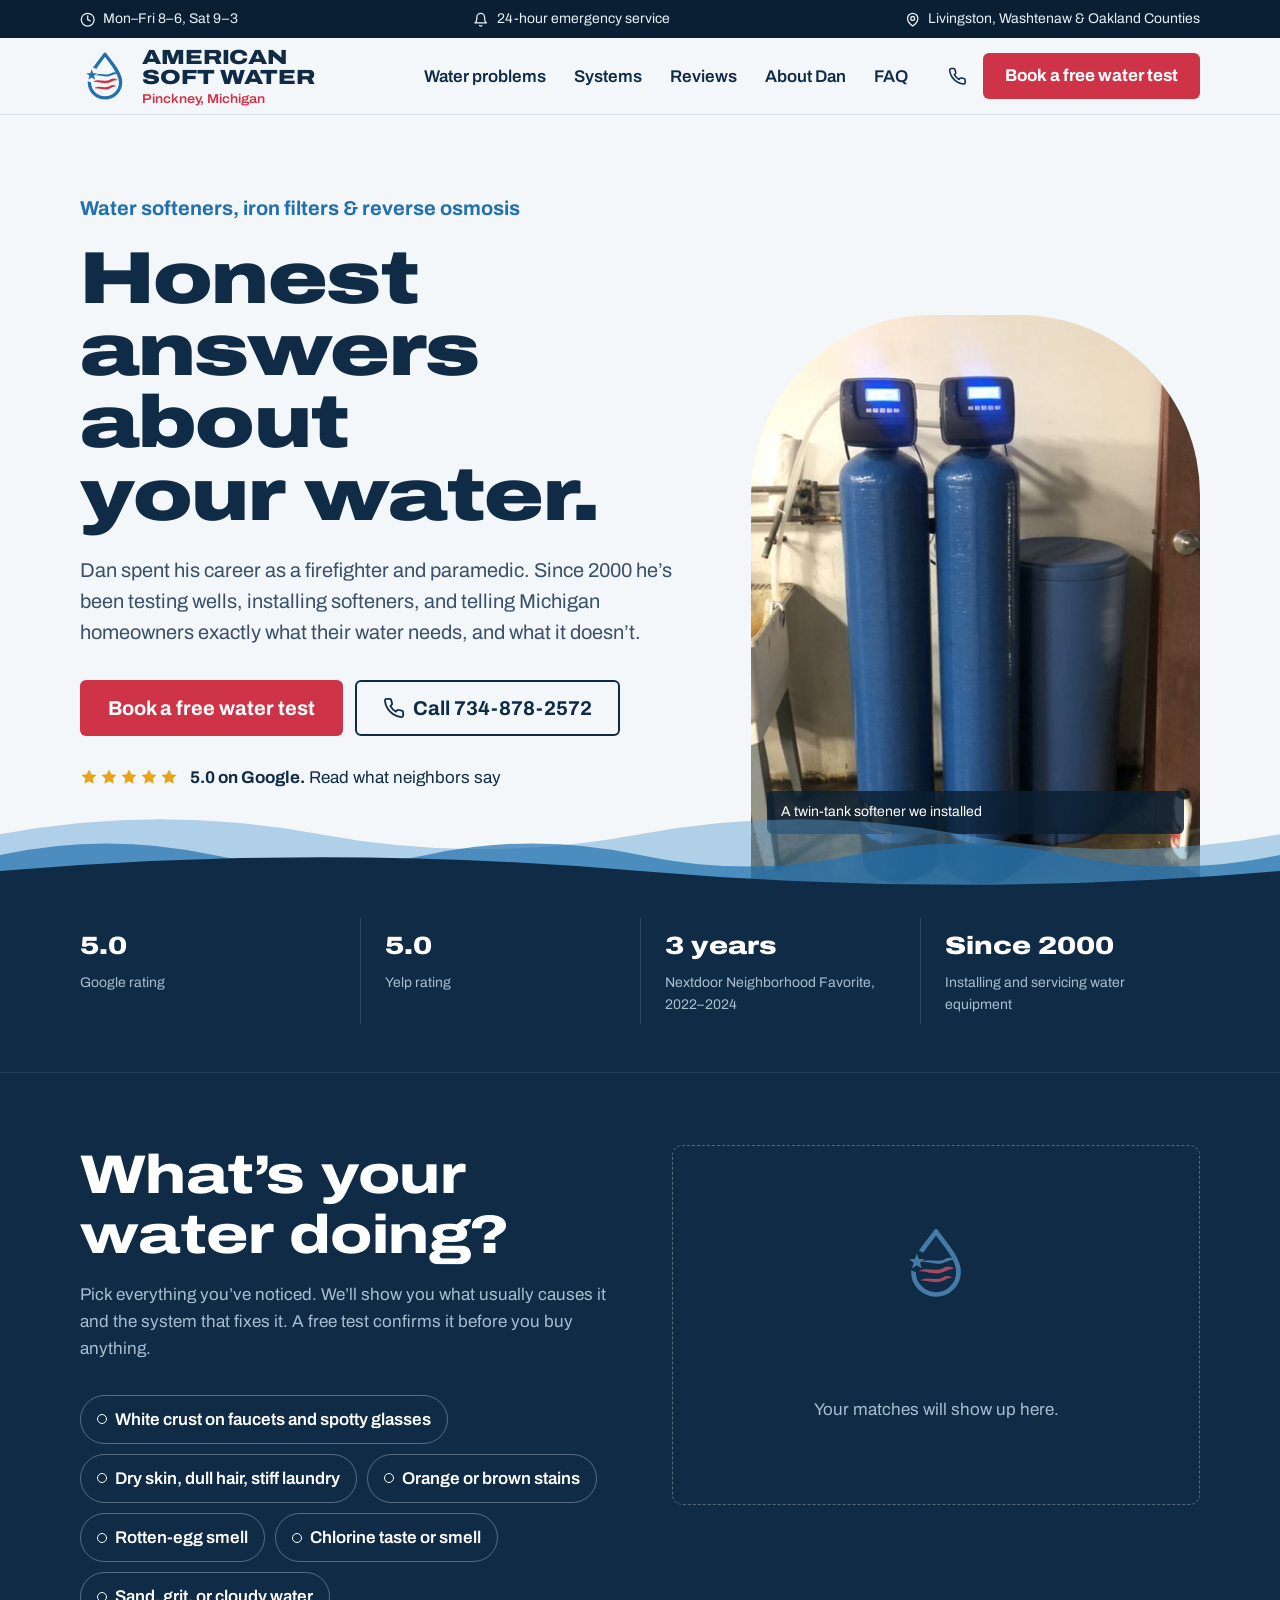
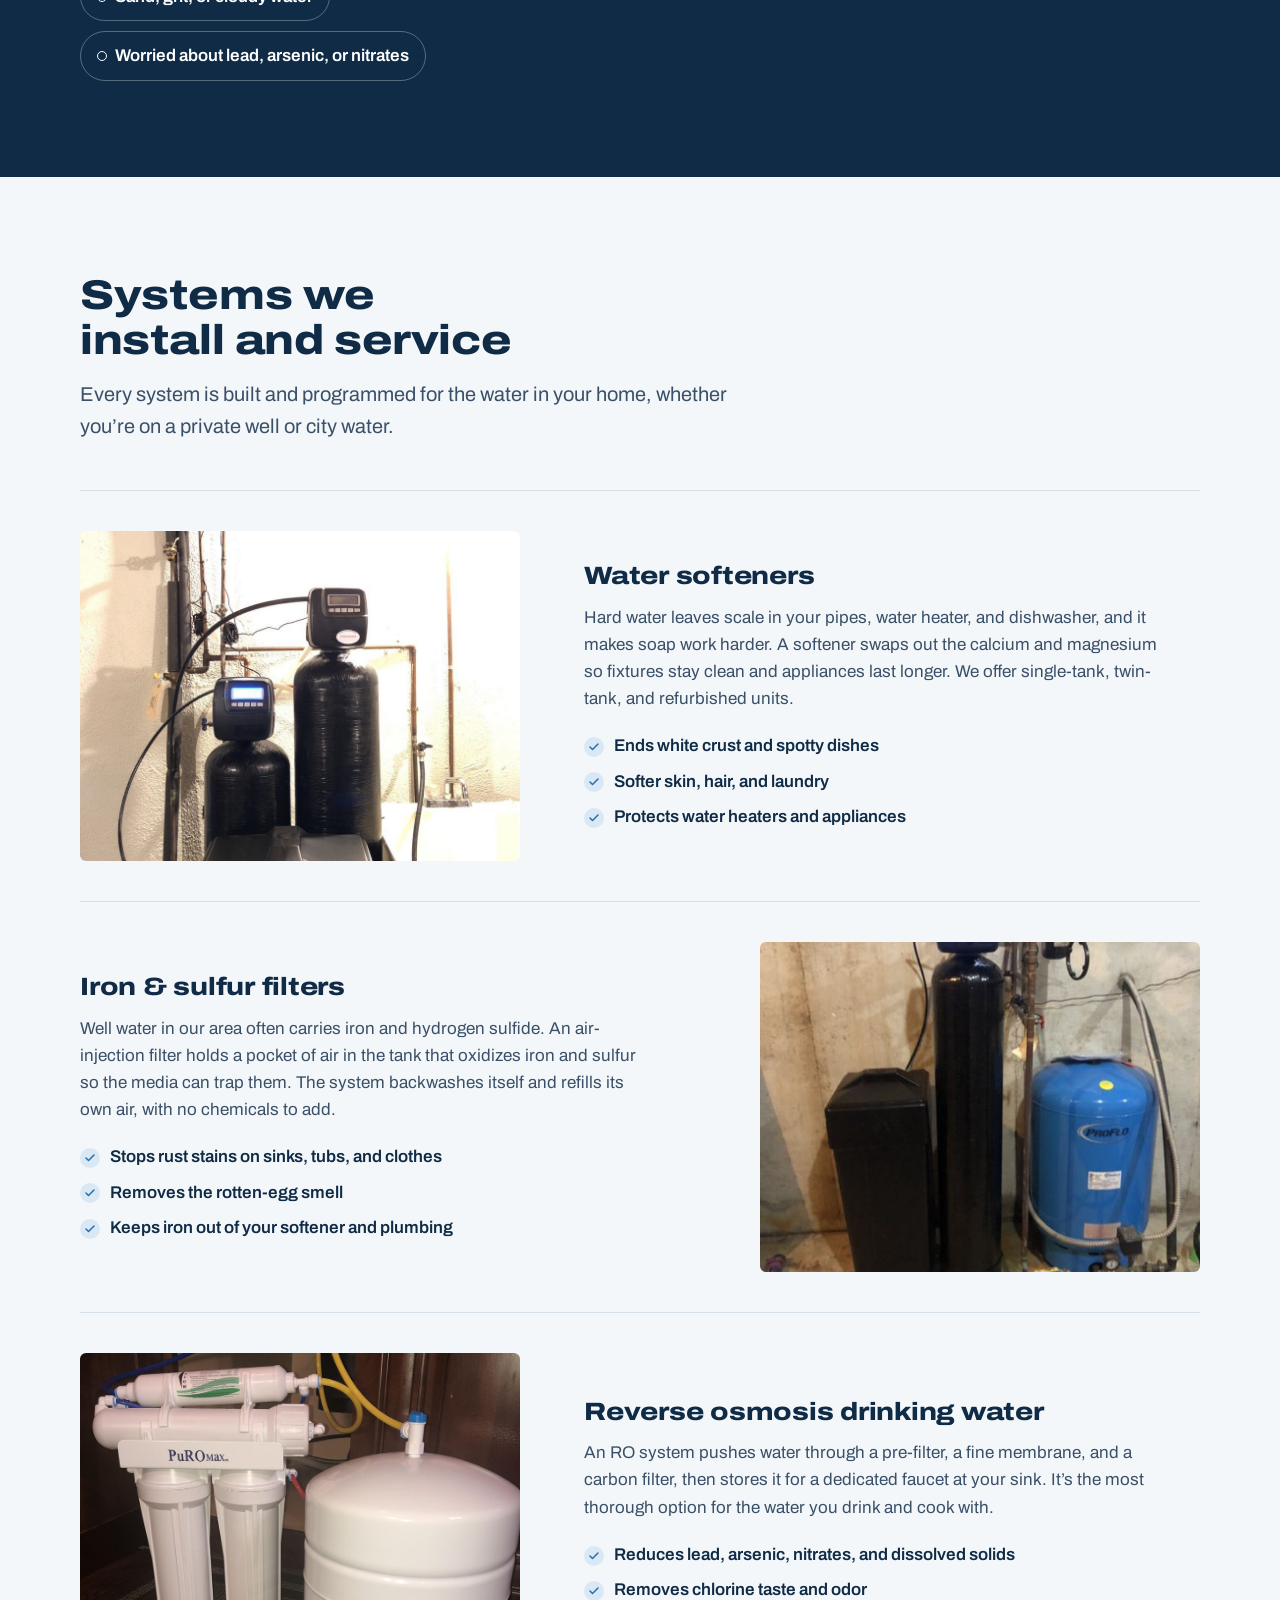
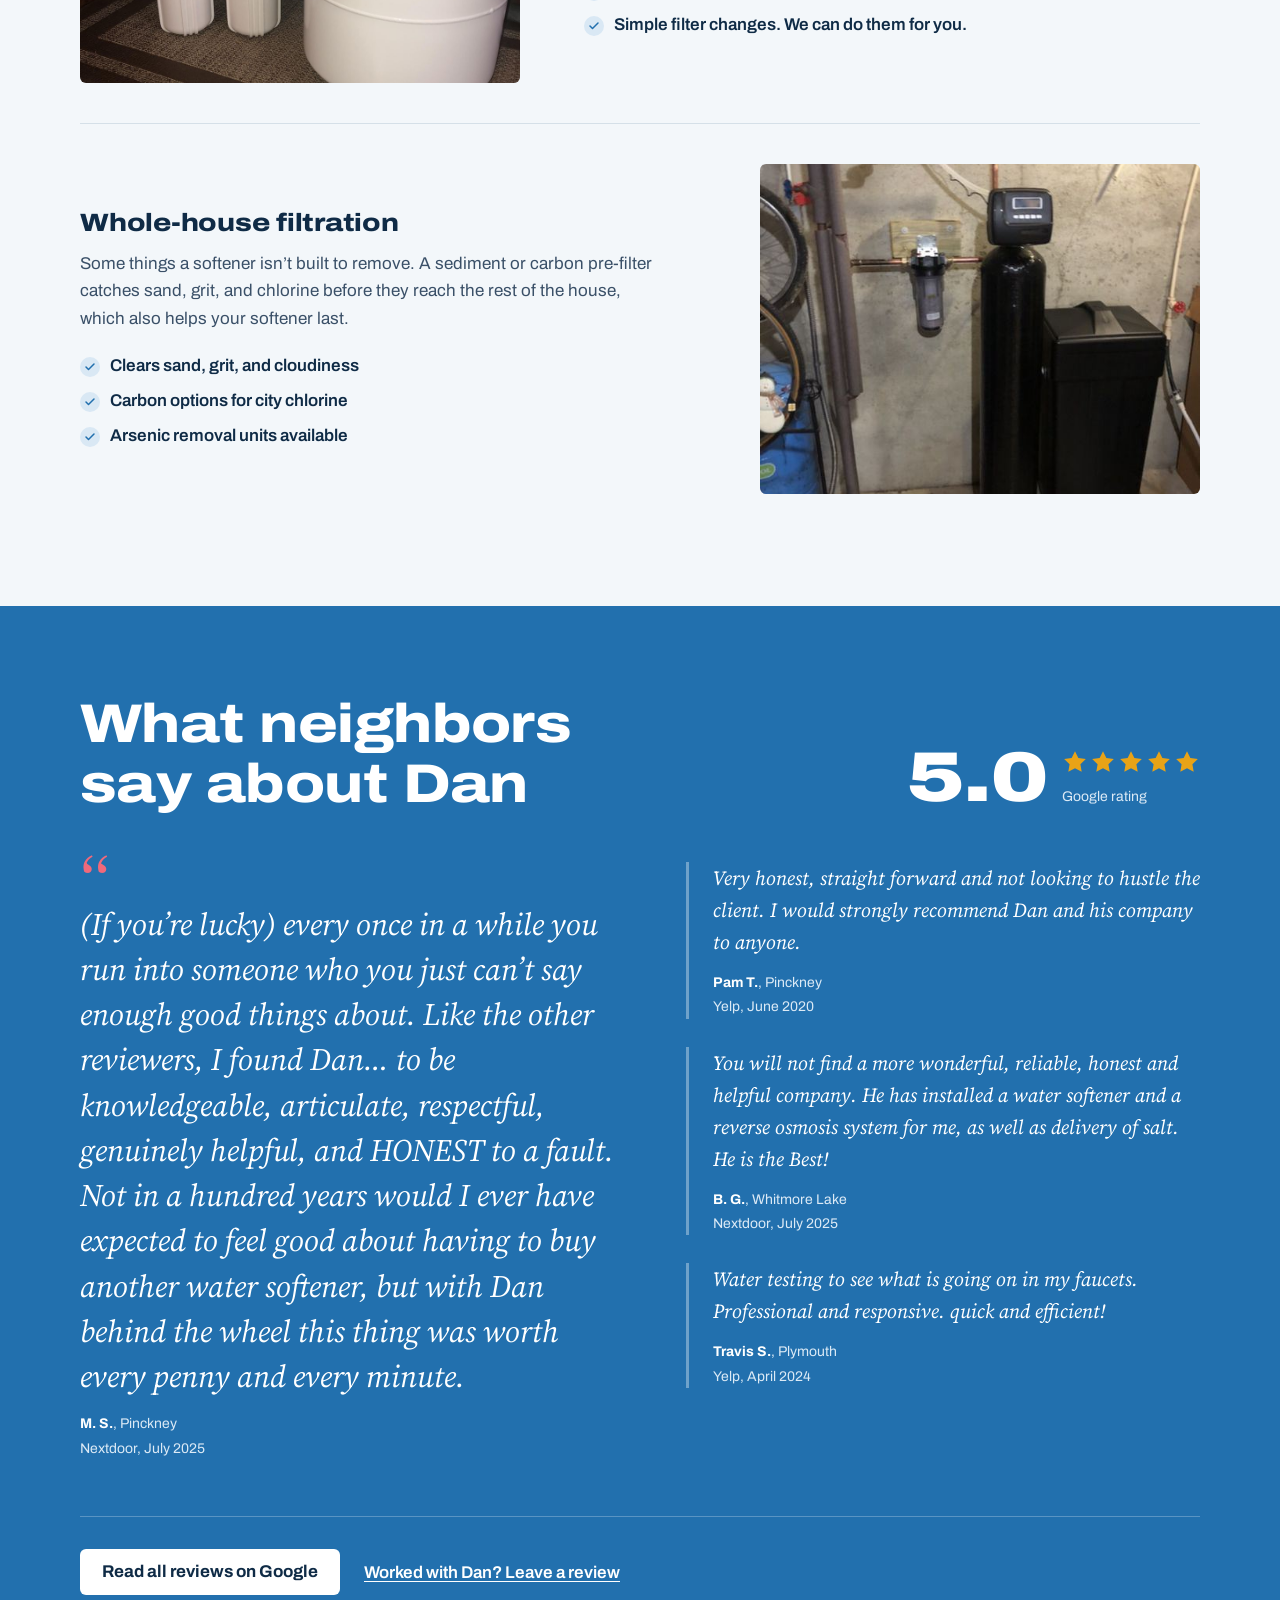
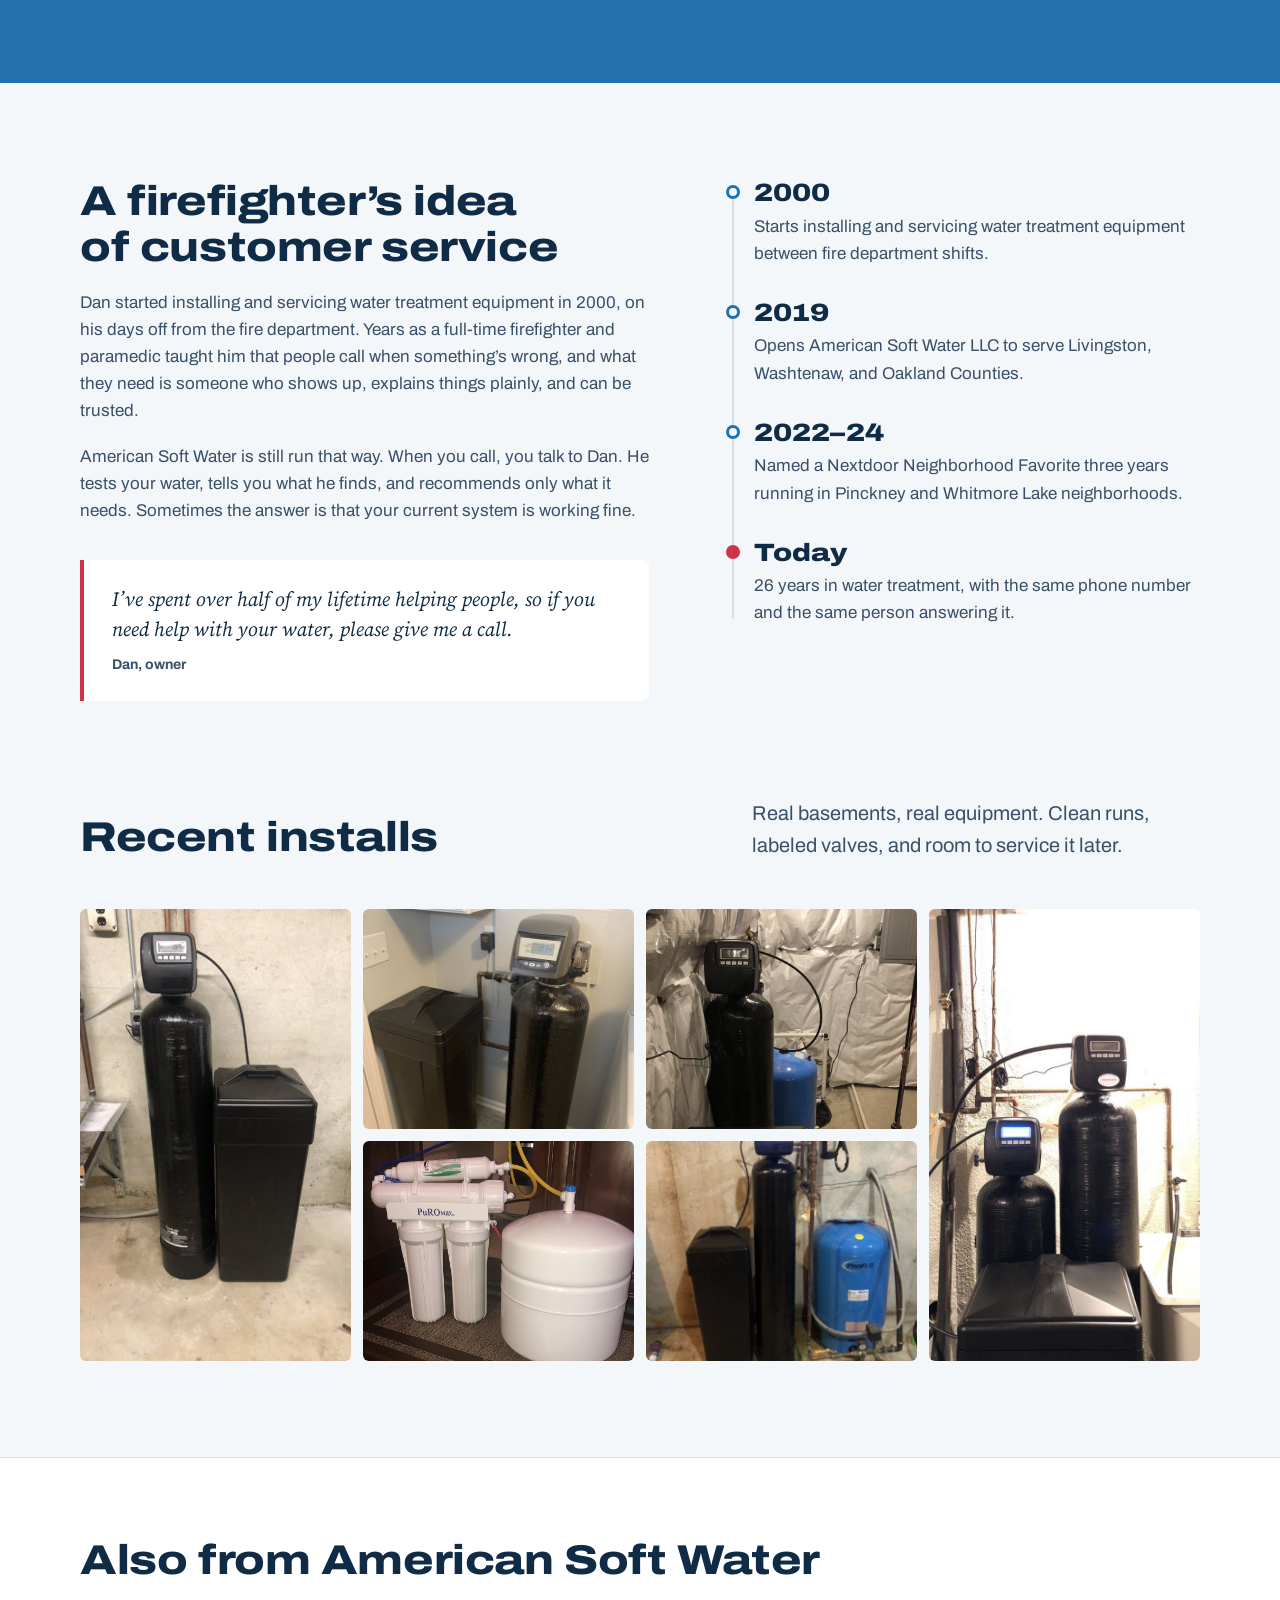
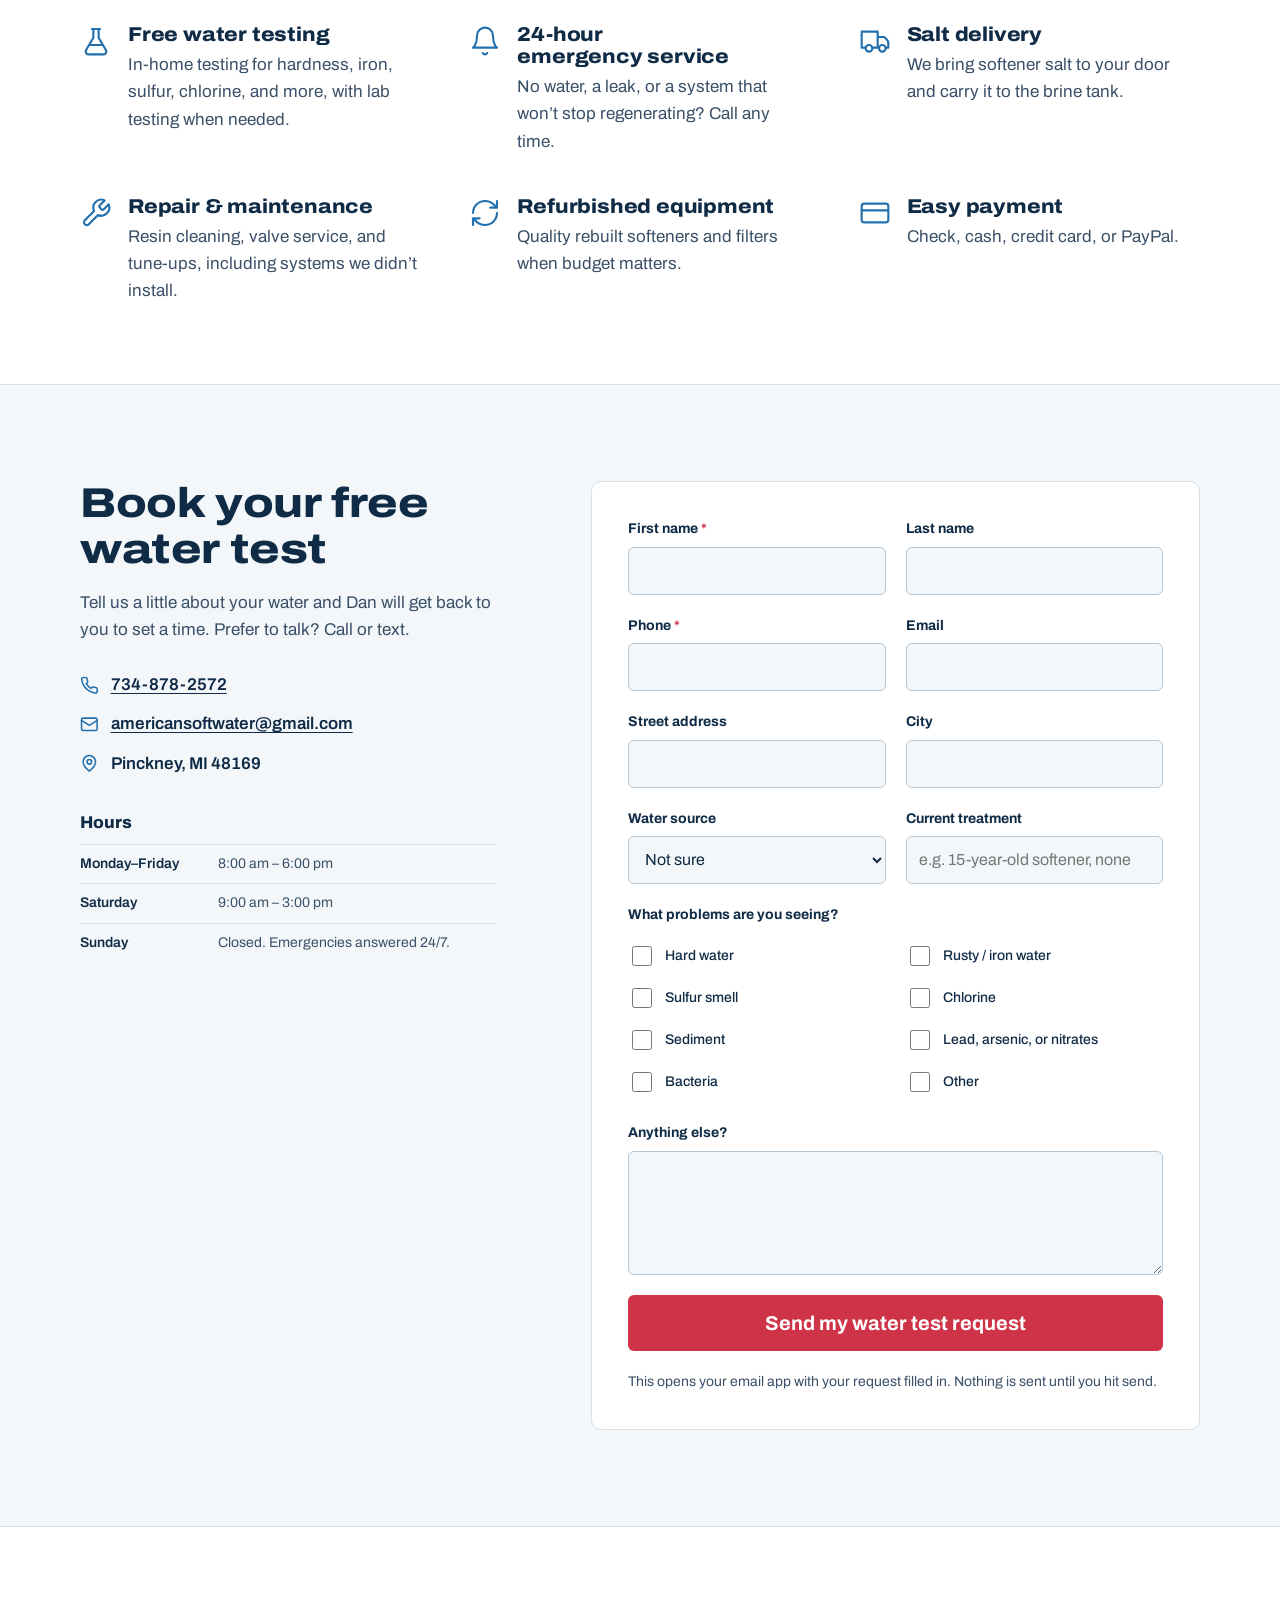
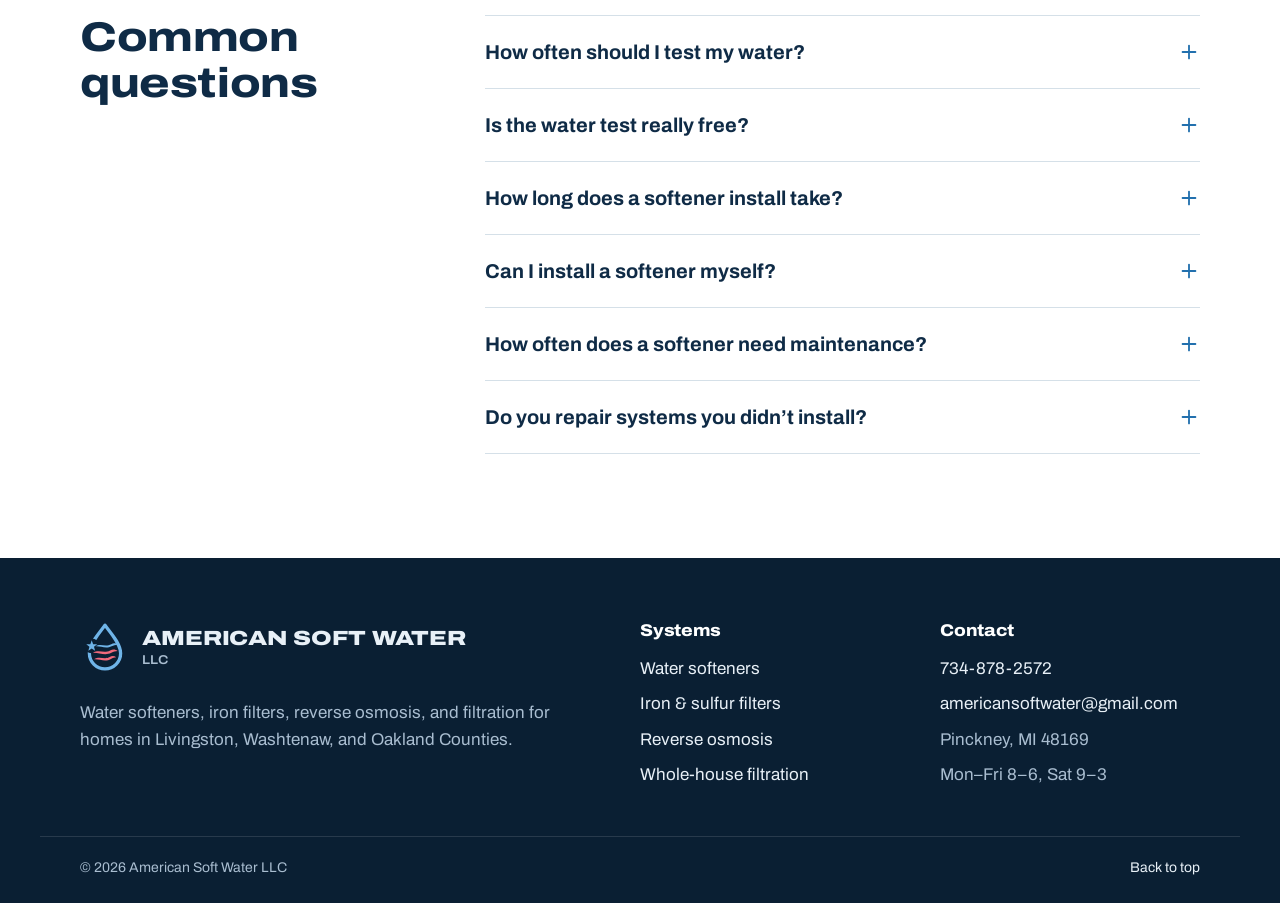
==== commit 4bd36258: "Add animated waterline to hero Three layered waves drift at different speeds and directions under th" ====
--- a/index.html
+++ b/index.html
@@ -14,7 +14,7 @@
   <link rel="preconnect" href="https://fonts.googleapis.com">
   <link rel="preconnect" href="https://fonts.gstatic.com" crossorigin>
   <link href="https://fonts.googleapis.com/css2?family=Archivo:wdth,wght@62..125,400..900&family=Source+Serif+4:ital,opsz,wght@1,8..60,400;1,8..60,500&display=swap" rel="stylesheet">
-  <link rel="stylesheet" href="css/styles.css?v=2">
+  <link rel="stylesheet" href="css/styles.css?v=3">
   <script type="application/ld+json">
   {
     "@context": "https://schema.org",
@@ -118,9 +118,12 @@
           <figcaption>A twin-tank softener we installed</figcaption>
         </figure>
       </div>
-      <svg class="hero__waterline" viewBox="0 0 1440 90" preserveAspectRatio="none" aria-hidden="true">
-        <path d="M0 52C180 18 330 70 520 44S860 8 1040 34s290 30 400 6V90H0Z" fill="var(--navy)"/>
-      </svg>
+      <!-- Three wave layers, each 2x wide and repeating every half, drift sideways on a loop -->
+      <div class="hero__water" aria-hidden="true">
+        <svg class="wave wave--back" viewBox="0 0 2880 100" preserveAspectRatio="none"><path d="M0 34Q180 8 360 34T720 34T1080 34T1440 34T1800 34T2160 34T2520 34T2880 34V100H0Z"/></svg>
+        <svg class="wave wave--mid" viewBox="0 0 2880 100" preserveAspectRatio="none"><path d="M0 52Q120 32 240 52T480 52T720 52T960 52T1200 52T1440 52T1680 52T1920 52T2160 52T2400 52T2640 52T2880 52V100H0Z"/></svg>
+        <svg class="wave wave--front" viewBox="0 0 2880 100" preserveAspectRatio="none"><path d="M0 66Q360 42 720 66T1440 66T2160 66T2880 66V100H0Z"/></svg>
+      </div>
     </section>
 
     <!-- PROOF STRIP -->
@@ -488,6 +491,6 @@
     <a class="btn btn--red" href="#water-test">Free water test</a>
   </div>
 
-  <script src="js/main.js?v=2" defer></script>
+  <script src="js/main.js?v=3" defer></script>
 </body>
 </html>
--- a/css/styles.css
+++ b/css/styles.css
@@ -137,7 +137,14 @@
 .hero__photo img { width: 100%; aspect-ratio: 562 / 744; object-fit: cover; border-radius: 180px 180px 0 0; }
 .hero__photo figcaption { position: absolute; left: 16px; right: 16px; bottom: 76px; padding: 10px 14px; background: rgba(10, 31, 51, .82); color: #fff; font-size: var(--fs-sm); border-radius: var(--radius); }
 
-.hero__waterline { position: absolute; left: 0; bottom: -1px; width: 100%; height: clamp(48px, 7vw, 90px); z-index: 2; }
+/* Moving waterline: each layer is 200% wide with a wave that repeats every half,
+   so sliding it -50% loops seamlessly. Different speeds and directions read as water. */
+.hero__water { position: absolute; left: 0; right: 0; bottom: -1px; height: clamp(64px, 9vw, 120px); overflow: hidden; z-index: 2; pointer-events: none; }
+.wave { position: absolute; left: 0; bottom: 0; width: 200%; height: 100%; animation: wave-drift linear infinite; will-change: transform; }
+.wave--back  { fill: #5E9FD2; opacity: .45; animation-duration: 28s; }
+.wave--mid   { fill: var(--blue); opacity: .7; animation-duration: 19s; animation-direction: reverse; }
+.wave--front { fill: var(--navy); animation-duration: 36s; }
+@keyframes wave-drift { from { transform: translateX(0); } to { transform: translateX(-50%); } }
 
 /* ---------- Proof strip ---------- */
 .proof { background: var(--navy); color: var(--on-navy); padding: 8px 0 48px; }
@@ -392,5 +399,6 @@
 
 @media (prefers-reduced-motion: reduce) {
   html { scroll-behavior: auto; }
+  .wave { animation: none; }
   *, *::before, *::after { animation-duration: .01ms !important; transition-duration: .01ms !important; }
 }
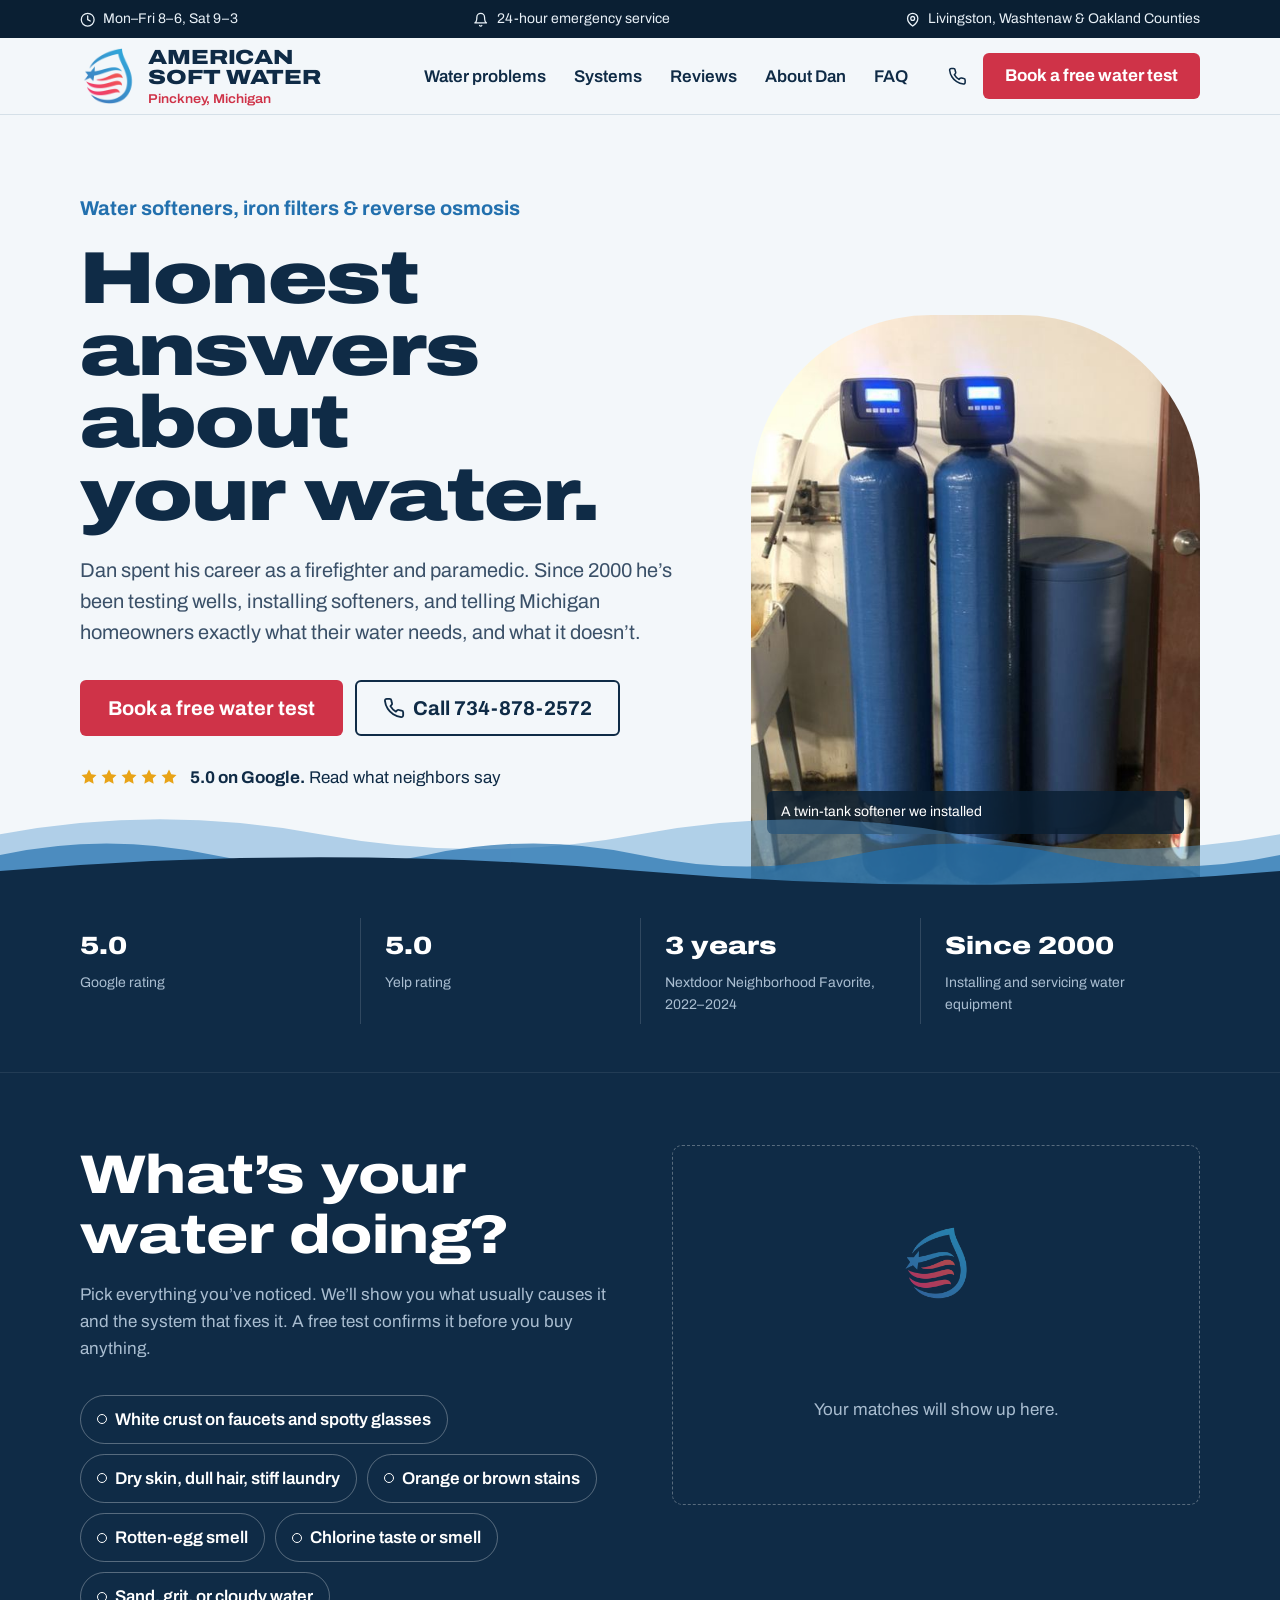
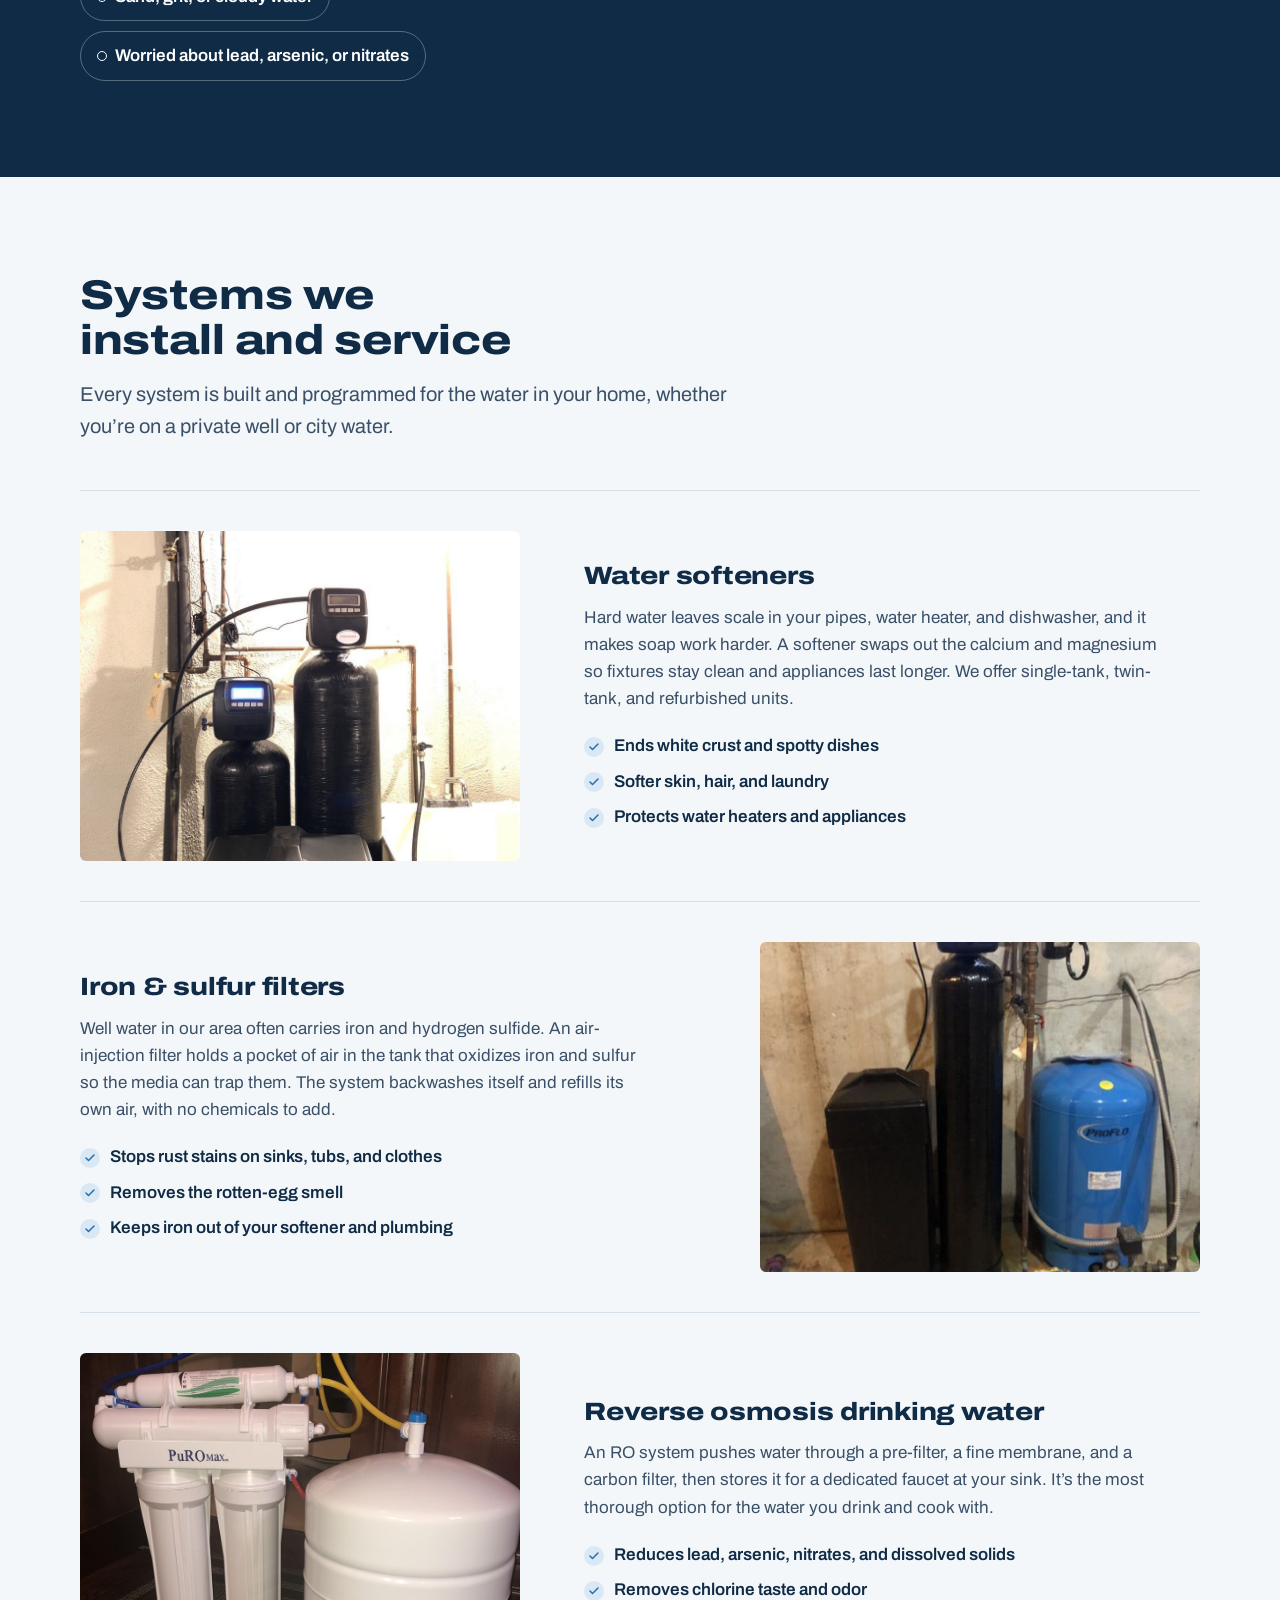
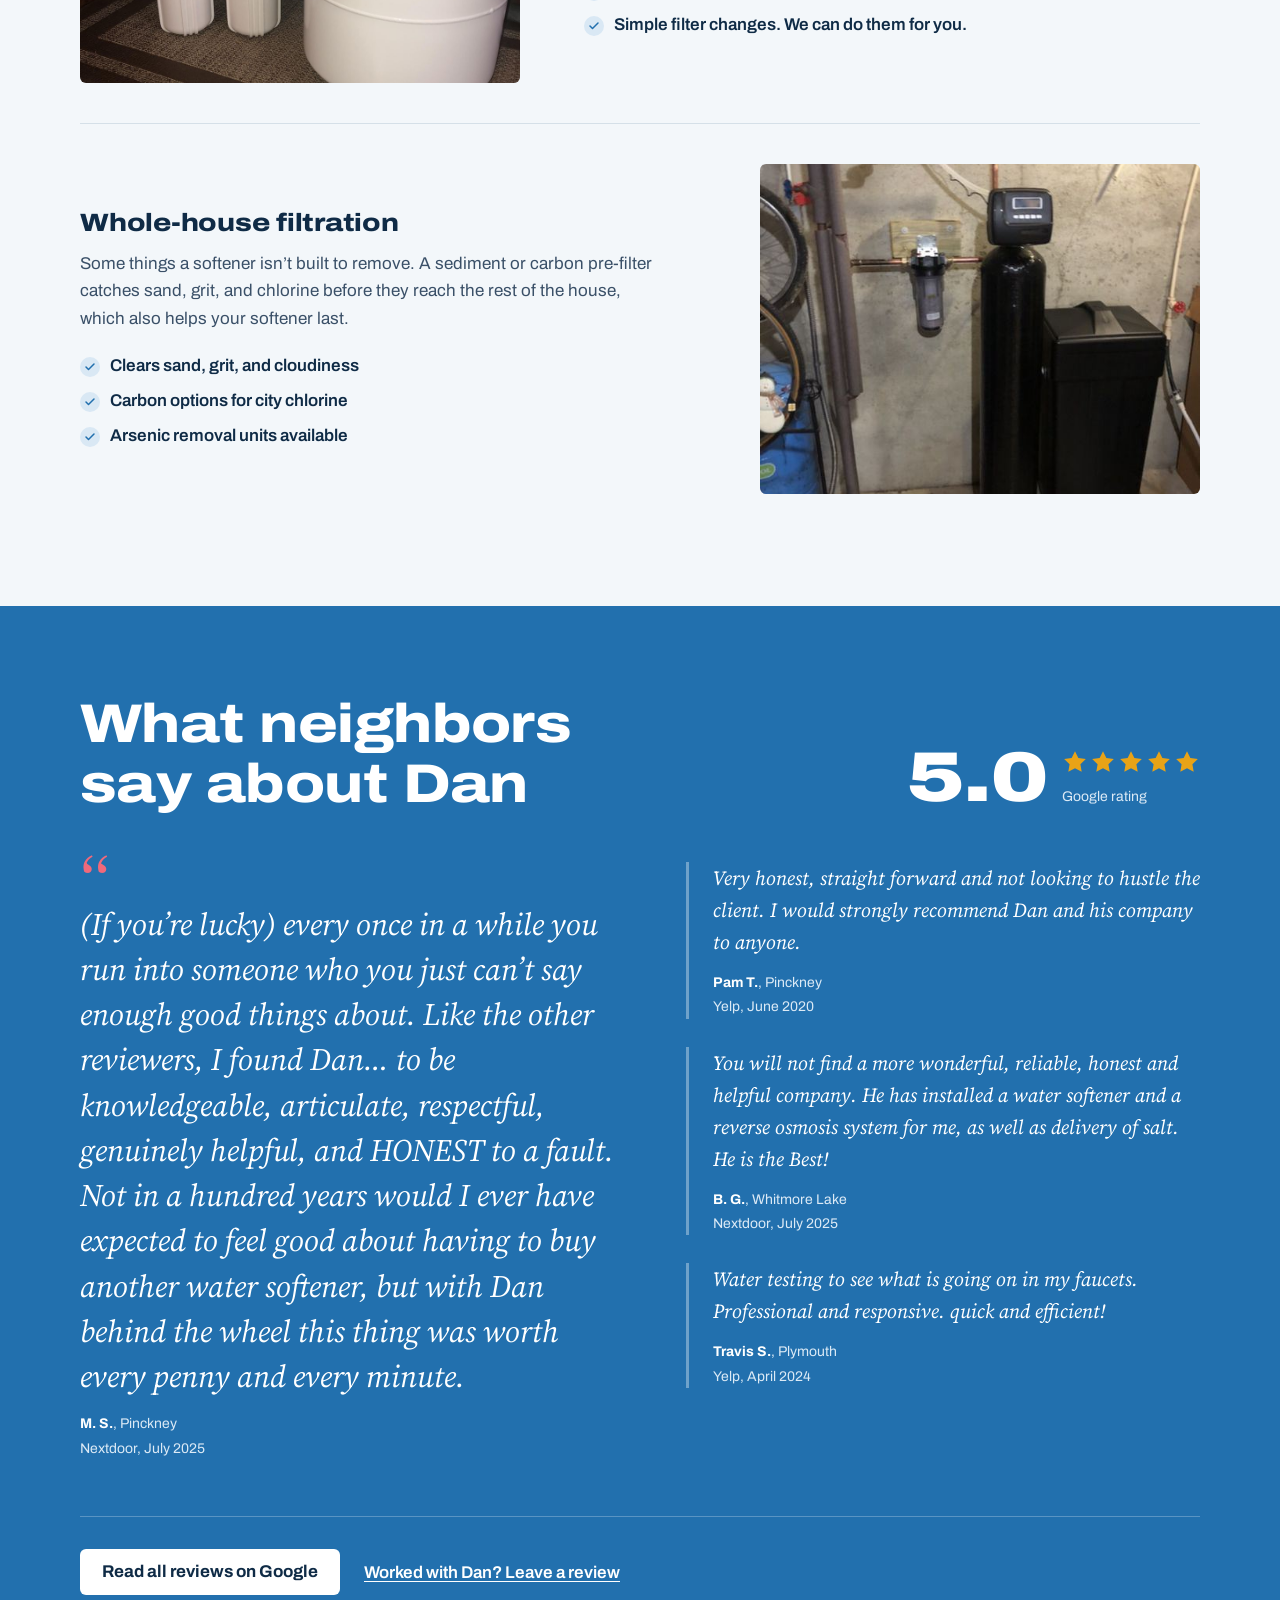
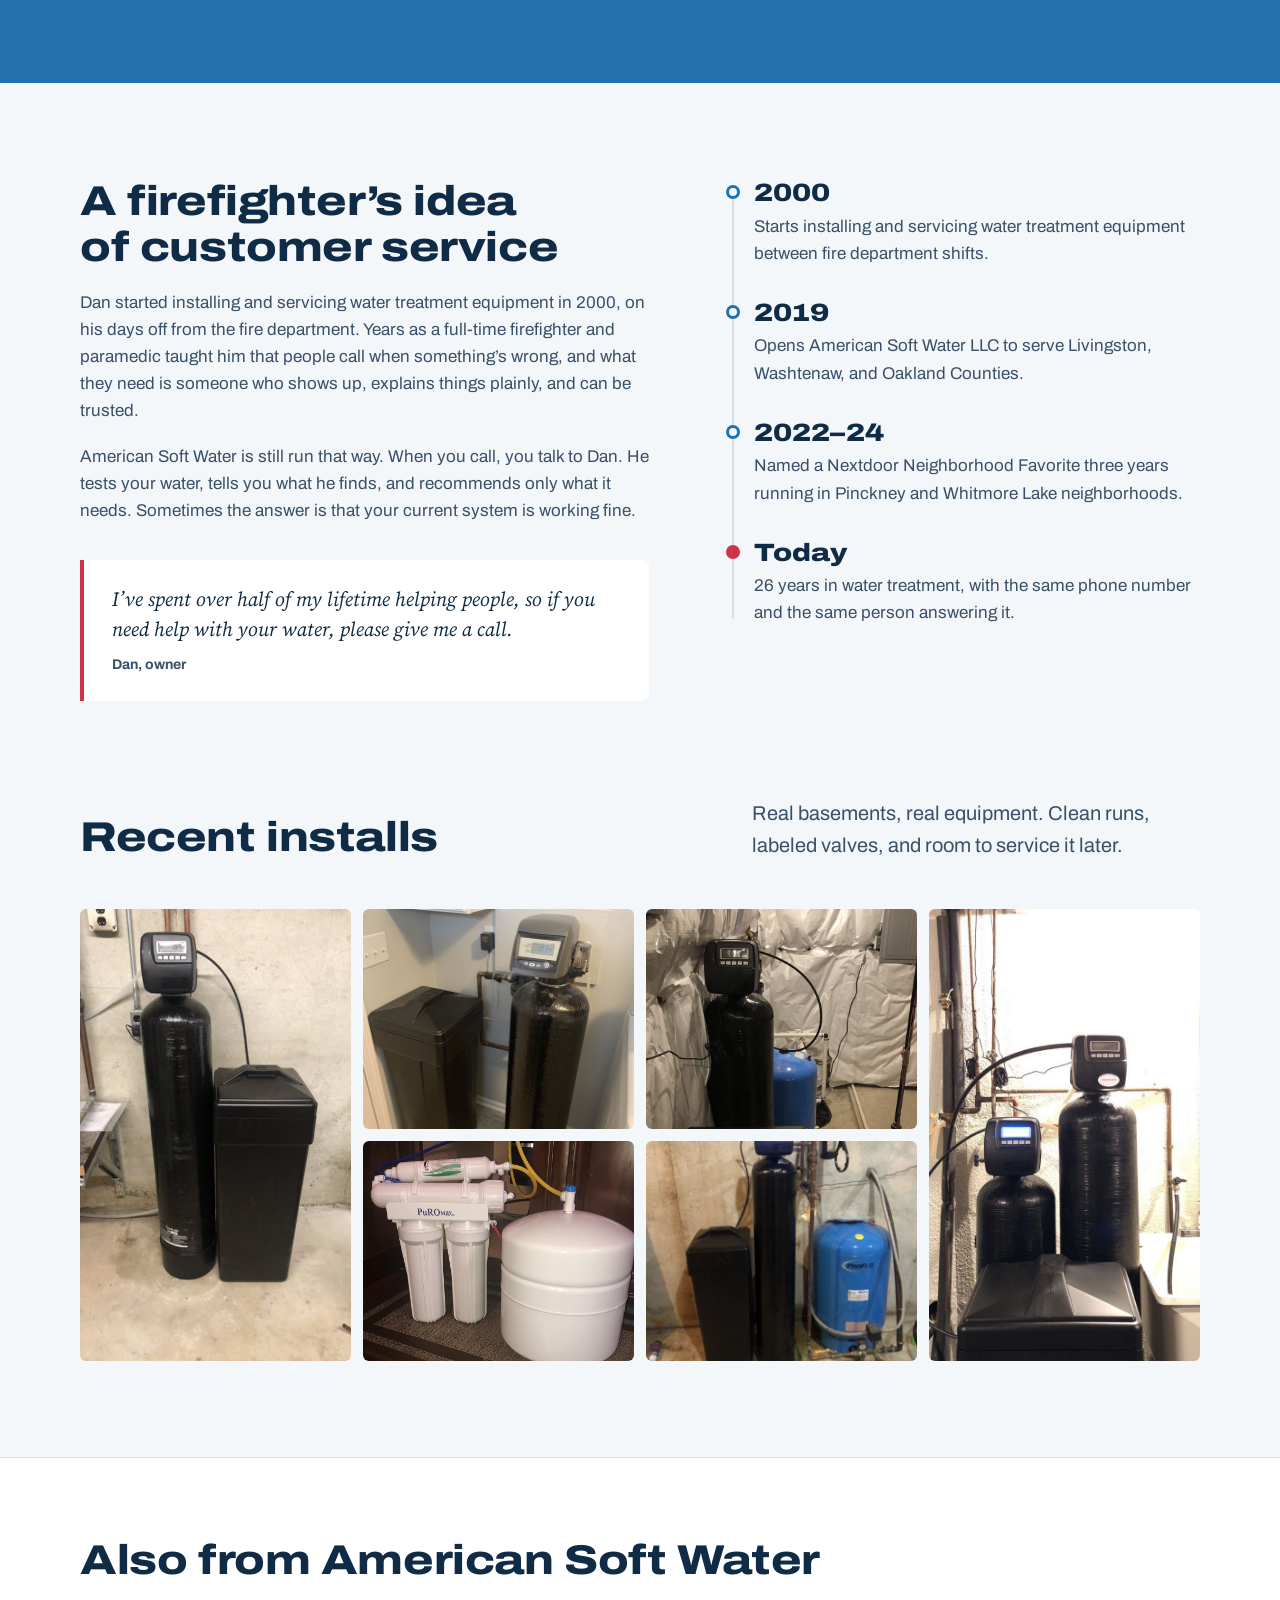
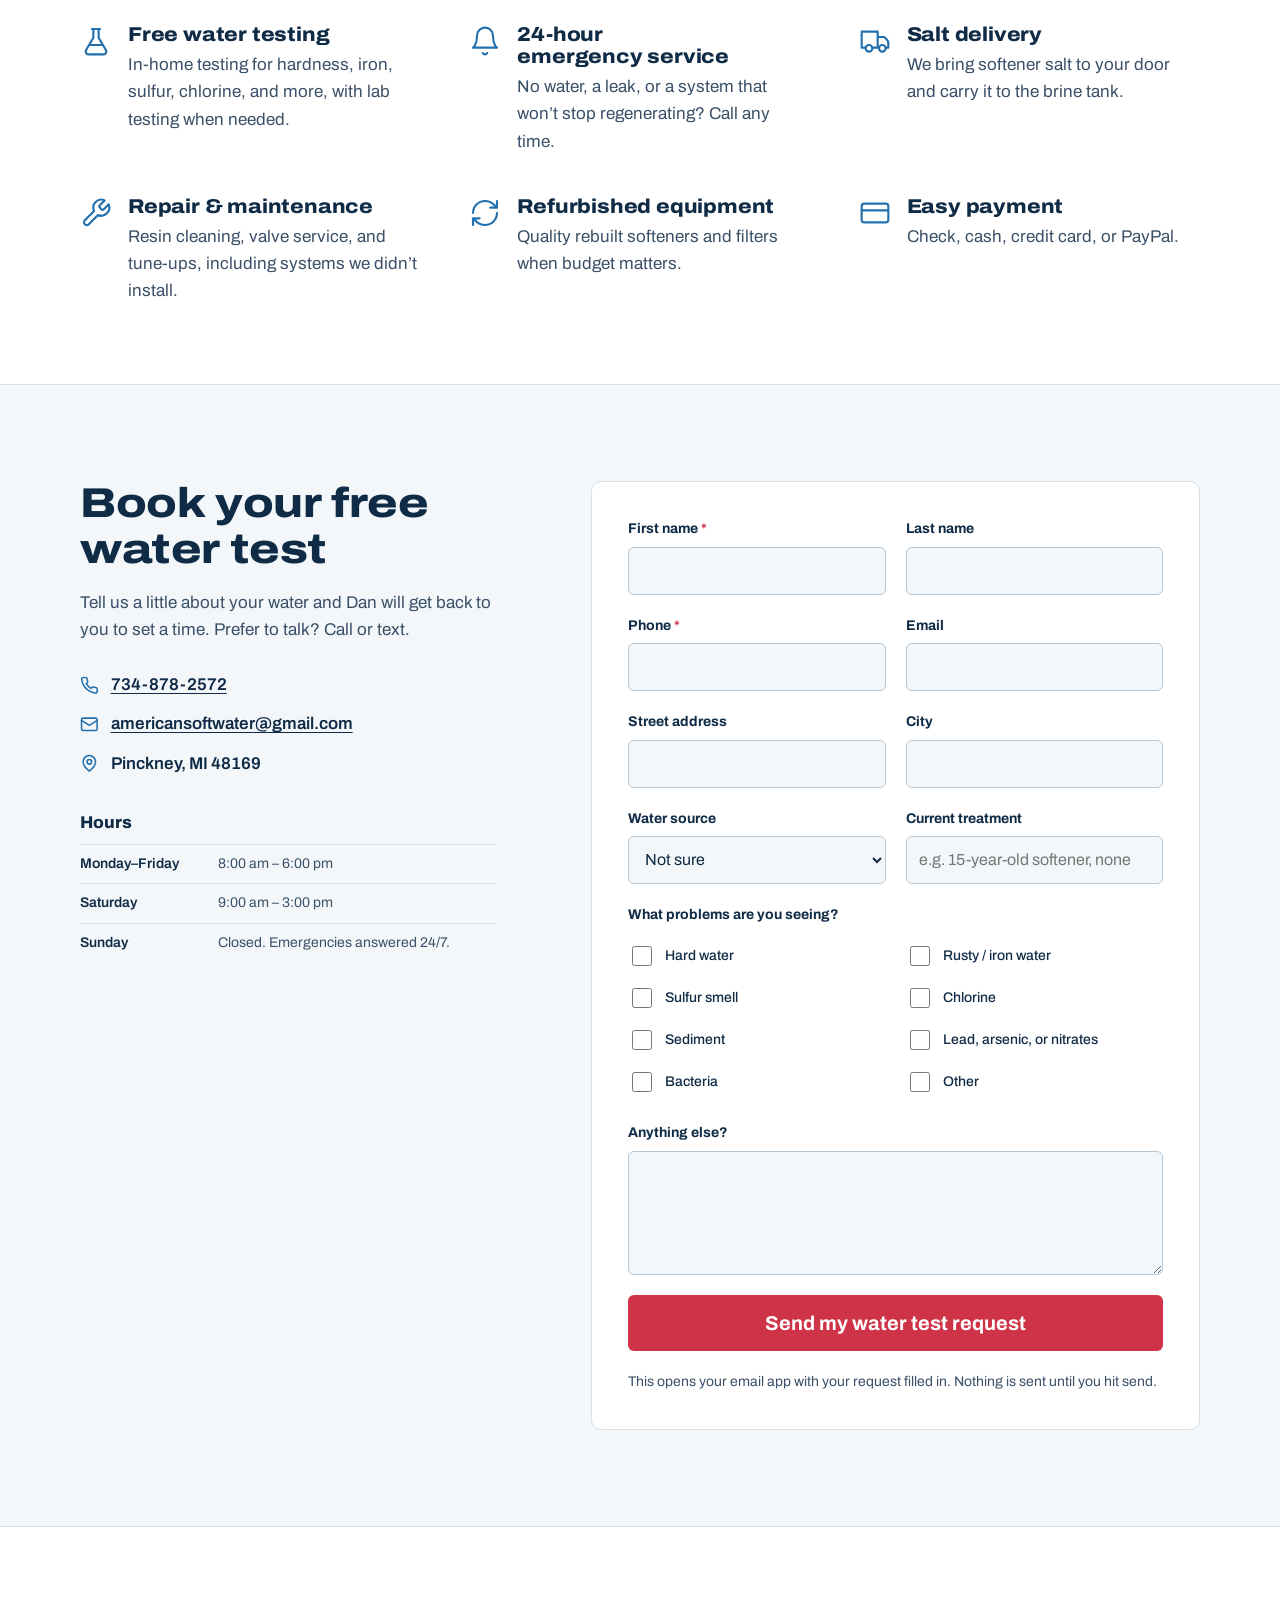
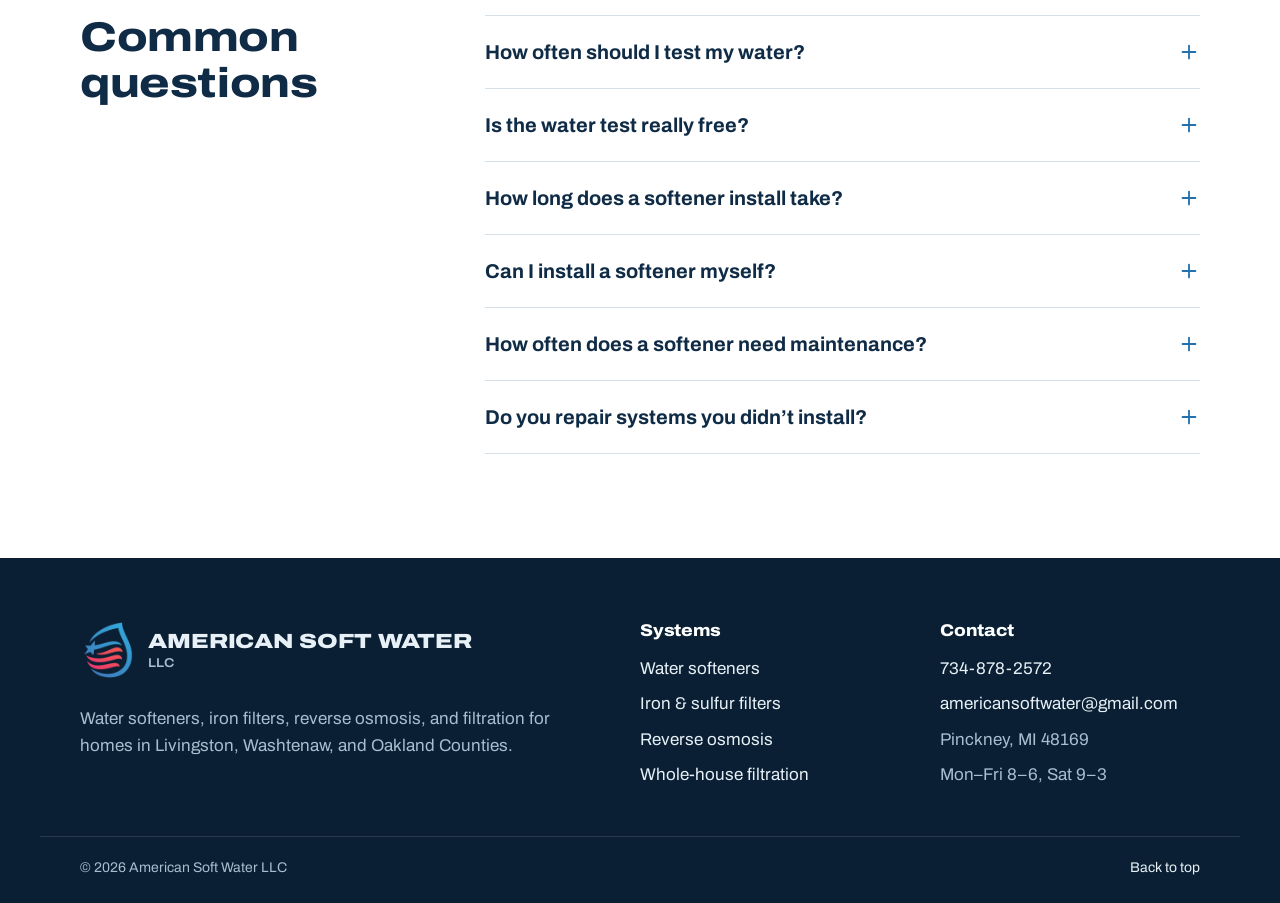
==== commit e6fc4824: "Use the original American Soft Water logo Replace the redrawn mark with the business's existing drop" ====
--- a/index.html
+++ b/index.html
@@ -7,14 +7,15 @@
   <meta name="description" content="Water softeners, iron filters, and reverse osmosis systems installed by Dan, a retired firefighter/paramedic treating Livingston, Washtenaw, and Oakland County water since 2000. Free water testing.">
   <!-- Draft: remove this noindex line when the site goes live on americansoftwater.com -->
   <meta name="robots" content="noindex, nofollow">
-  <link rel="icon" href="assets/logo/mark.svg" type="image/svg+xml">
+  <link rel="icon" href="assets/logo/favicon-64.png" type="image/png">
+  <link rel="apple-touch-icon" href="assets/logo/mark.png">
   <meta property="og:title" content="American Soft Water LLC">
   <meta property="og:description" content="Honest water treatment in Pinckney, MI. Free water testing, softeners, iron filters, and reverse osmosis.">
   <meta property="og:image" content="assets/img/install-twin-blue.jpg">
   <link rel="preconnect" href="https://fonts.googleapis.com">
   <link rel="preconnect" href="https://fonts.gstatic.com" crossorigin>
   <link href="https://fonts.googleapis.com/css2?family=Archivo:wdth,wght@62..125,400..900&family=Source+Serif+4:ital,opsz,wght@1,8..60,400;1,8..60,500&display=swap" rel="stylesheet">
-  <link rel="stylesheet" href="css/styles.css?v=3">
+  <link rel="stylesheet" href="css/styles.css?v=4">
   <script type="application/ld+json">
   {
     "@context": "https://schema.org",
@@ -48,14 +49,6 @@
     <symbol id="i-star" viewBox="0 0 24 24"><path d="m12 2 3.09 6.26L22 9.27l-5 4.87 1.18 6.88L12 17.77l-6.18 3.25L7 14.14 2 9.27l6.91-1.01L12 2z"/></symbol>
     <symbol id="i-menu" viewBox="0 0 24 24"><path d="M4 7h16M4 12h16M4 17h16"/></symbol>
     <symbol id="i-x" viewBox="0 0 24 24"><path d="M18 6 6 18M6 6l12 12"/></symbol>
-    <symbol id="asw-mark" viewBox="0 0 64 64">
-      <mask id="asw-cut"><rect width="64" height="64" fill="#fff"/><circle cx="15" cy="30.5" r="9.5" fill="#000"/></mask>
-      <path d="M32 4C26 13 12 27 12 40a20 20 0 0 0 40 0C52 27 38 13 32 4Z" fill="none" stroke="var(--mark-blue, #2270AE)" stroke-width="4.2" stroke-linejoin="round" mask="url(#asw-cut)"/>
-      <polygon points="15,23.5 16.8,28.4 22,28.6 17.9,31.8 19.3,36.8 15,33.9 10.7,36.8 12.1,31.8 8,28.6 13.2,28.4" fill="var(--mark-blue, #2270AE)"/>
-      <path d="M19.5 31.2C26 27.2 33 32.4 40 28.4c3-1.7 6-1.3 7.8.6-2.4.2-4.8.8-7.3 2.1C33 35 26 30.4 19.5 31.2Z" fill="var(--mark-blue, #2270AE)"/>
-      <path d="M16.5 39.4C24 35 31 40.6 38.5 36.4c3.5-1.9 7-1.6 9.6.7-2.6.1-5.2.8-8 2.3C32 43.8 24 38.8 16.5 39.4Z" fill="var(--mark-red, #CF3348)"/>
-      <path d="M18 47.6c7-4.4 13.5 1 20-2.8 3-1.7 6-1.5 8.3.4-2.2.1-4.4.7-6.7 2C32 51.6 25 47 18 47.6Z" fill="var(--mark-red, #CF3348)"/>
-    </symbol>
   </svg>
 
   <a class="skip-link" href="#main">Skip to content</a>
@@ -71,7 +64,7 @@
   <header class="site-header" id="top">
     <div class="wrap site-header__inner">
       <a class="brand" href="#top" aria-label="American Soft Water, home">
-        <svg class="brand__mark" aria-hidden="true"><use href="#asw-mark"/></svg>
+        <img class="brand__mark" src="assets/logo/mark.png" width="50" height="50" alt="">
         <span class="brand__word">
           <span class="brand__name">American Soft&nbsp;Water</span>
           <span class="brand__sub">Pinckney, Michigan</span>
@@ -155,7 +148,7 @@
         </div>
         <div class="finder__result" aria-live="polite">
           <div class="result result--empty" id="finder-empty">
-            <svg class="result__mark" aria-hidden="true"><use href="#asw-mark"/></svg>
+            <img class="result__mark" src="assets/logo/mark.png" width="72" height="72" alt="">
             <p>Your matches will show up here.</p>
           </div>
           <div class="result" id="finder-output" hidden></div>
@@ -456,7 +449,7 @@
     <div class="wrap site-footer__grid">
       <div class="site-footer__brand">
         <a class="brand brand--light" href="#top" aria-label="American Soft Water, back to top">
-          <svg class="brand__mark" aria-hidden="true"><use href="#asw-mark"/></svg>
+          <img class="brand__mark" src="assets/logo/mark.png" width="50" height="50" alt="">
           <span class="brand__word"><span class="brand__name">American Soft&nbsp;Water</span><span class="brand__sub">LLC</span></span>
         </a>
         <p>Water softeners, iron filters, reverse osmosis, and filtration for homes in Livingston, Washtenaw, and Oakland Counties.</p>
@@ -491,6 +484,6 @@
     <a class="btn btn--red" href="#water-test">Free water test</a>
   </div>
 
-  <script src="js/main.js?v=3" defer></script>
+  <script src="js/main.js?v=4" defer></script>
 </body>
 </html>
--- a/css/styles.css
+++ b/css/styles.css
@@ -35,8 +35,6 @@
   --radius: 6px;
   --ease: cubic-bezier(.2, .7, .2, 1);
 
-  --mark-blue: var(--blue);
-  --mark-red: var(--red);
 }
 
 *, *::before, *::after { box-sizing: border-box; }
@@ -105,11 +103,11 @@
 .site-header__inner { display: flex; align-items: center; gap: 28px; min-height: 76px; }
 
 .brand { display: inline-flex; align-items: center; gap: 12px; text-decoration: none; color: var(--navy); }
-.brand__mark { width: 50px; height: 50px; flex: none; }
+.brand__mark { width: 56px; height: 56px; flex: none; object-fit: contain; }
 .brand__word { display: flex; flex-direction: column; line-height: 1; }
 .brand__name { font-weight: 850; font-size: 1.28rem; font-variation-settings: "wdth" 125; letter-spacing: -0.005em; text-transform: uppercase; }
 .brand__sub { margin-top: 5px; font-size: .8rem; font-weight: 600; color: var(--red); font-variation-settings: "wdth" 110; }
-.brand--light { color: #fff; --mark-blue: #6FB4E8; --mark-red: #F0697B; }
+.brand--light { color: #fff; }
 .brand--light .brand__sub { color: var(--on-navy-muted); }
 
 .nav { margin-left: auto; }
@@ -176,7 +174,7 @@
 
 .finder__result { position: sticky; top: 100px; }
 .result { background: var(--white); color: var(--text); border-radius: 10px; overflow: hidden; }
-.result--empty { display: grid; place-items: center; gap: 16px; min-height: 360px; padding: 40px; background: transparent; border: 1.5px dashed rgba(255,255,255,.3); color: var(--on-navy-muted); text-align: center; --mark-blue: #5E9FD2; --mark-red: #E35A6D; }
+.result--empty { display: grid; place-items: center; gap: 16px; min-height: 360px; padding: 40px; background: transparent; border: 1.5px dashed rgba(255,255,255,.3); color: var(--on-navy-muted); text-align: center; }
 .result__mark { width: 72px; height: 72px; opacity: .7; }
 .result[hidden] { display: none; }
 .result__photo { width: 100%; aspect-ratio: 16 / 9; object-fit: cover; }
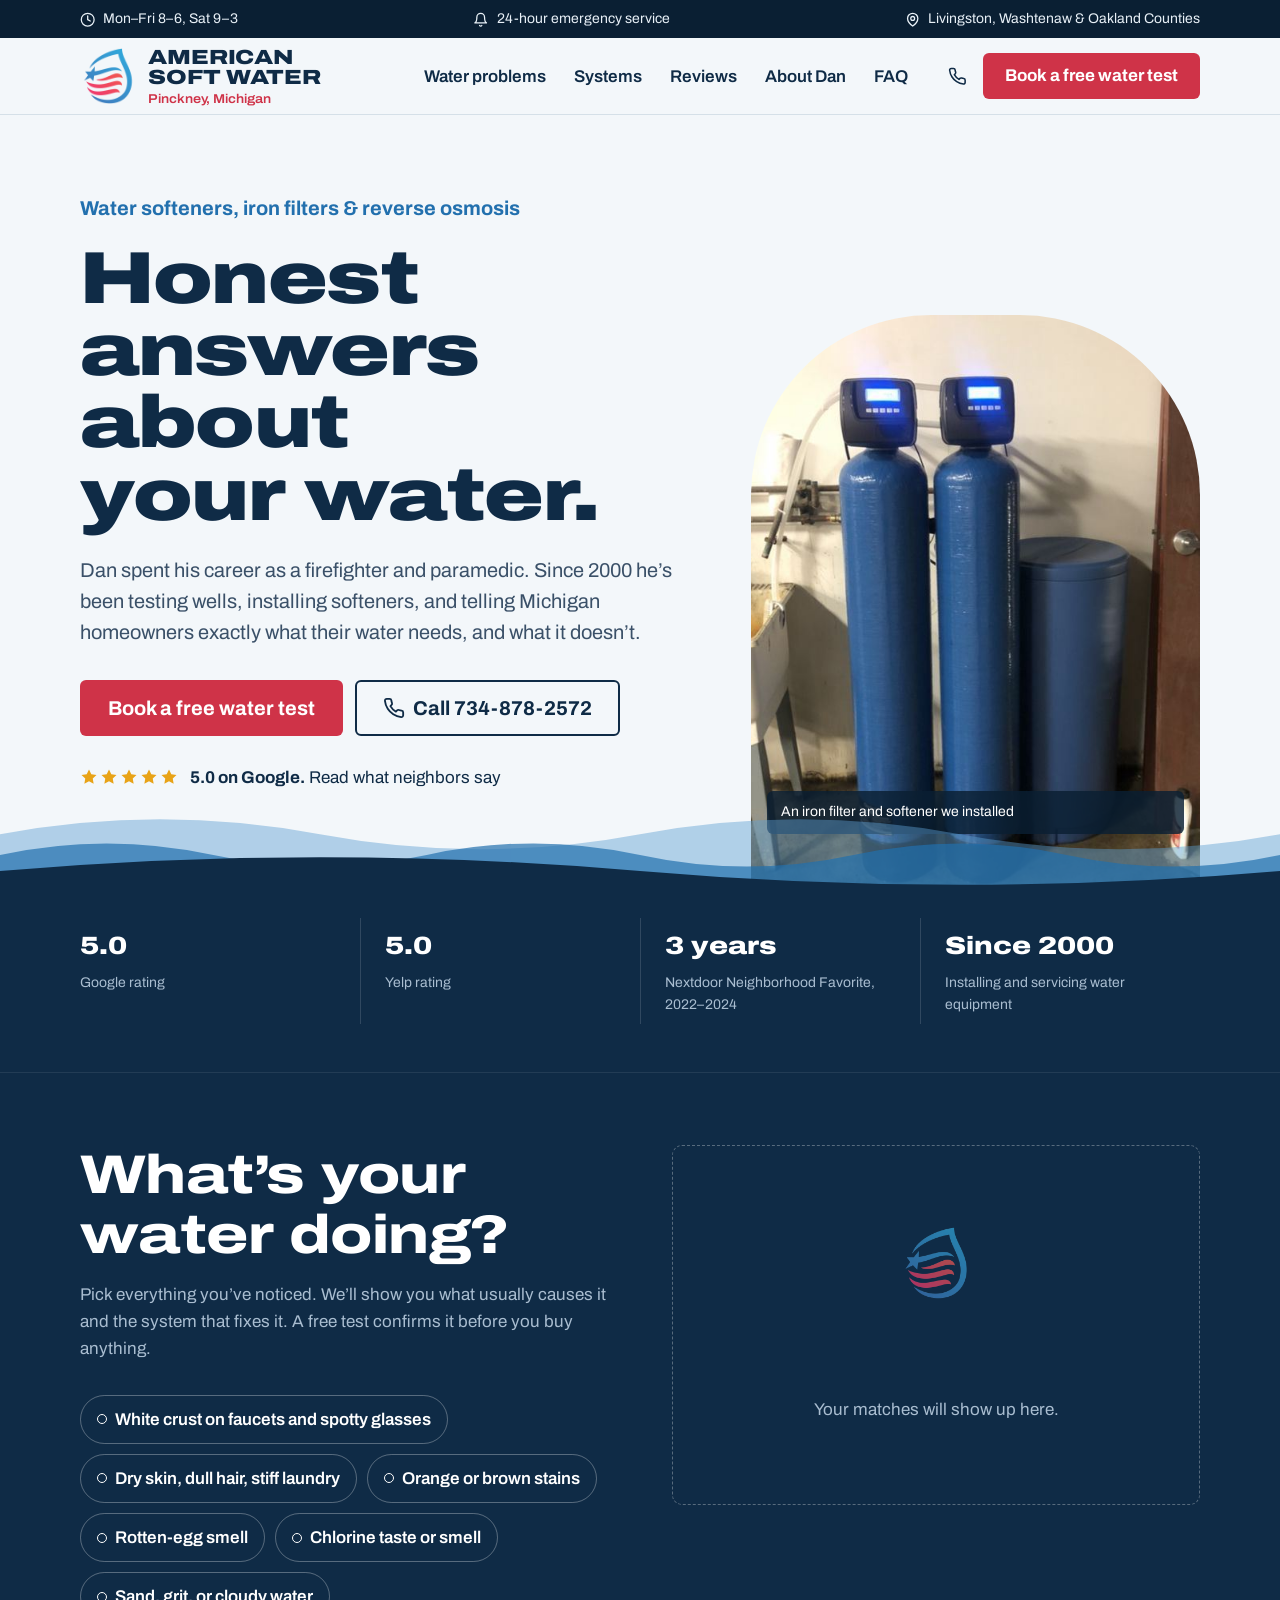
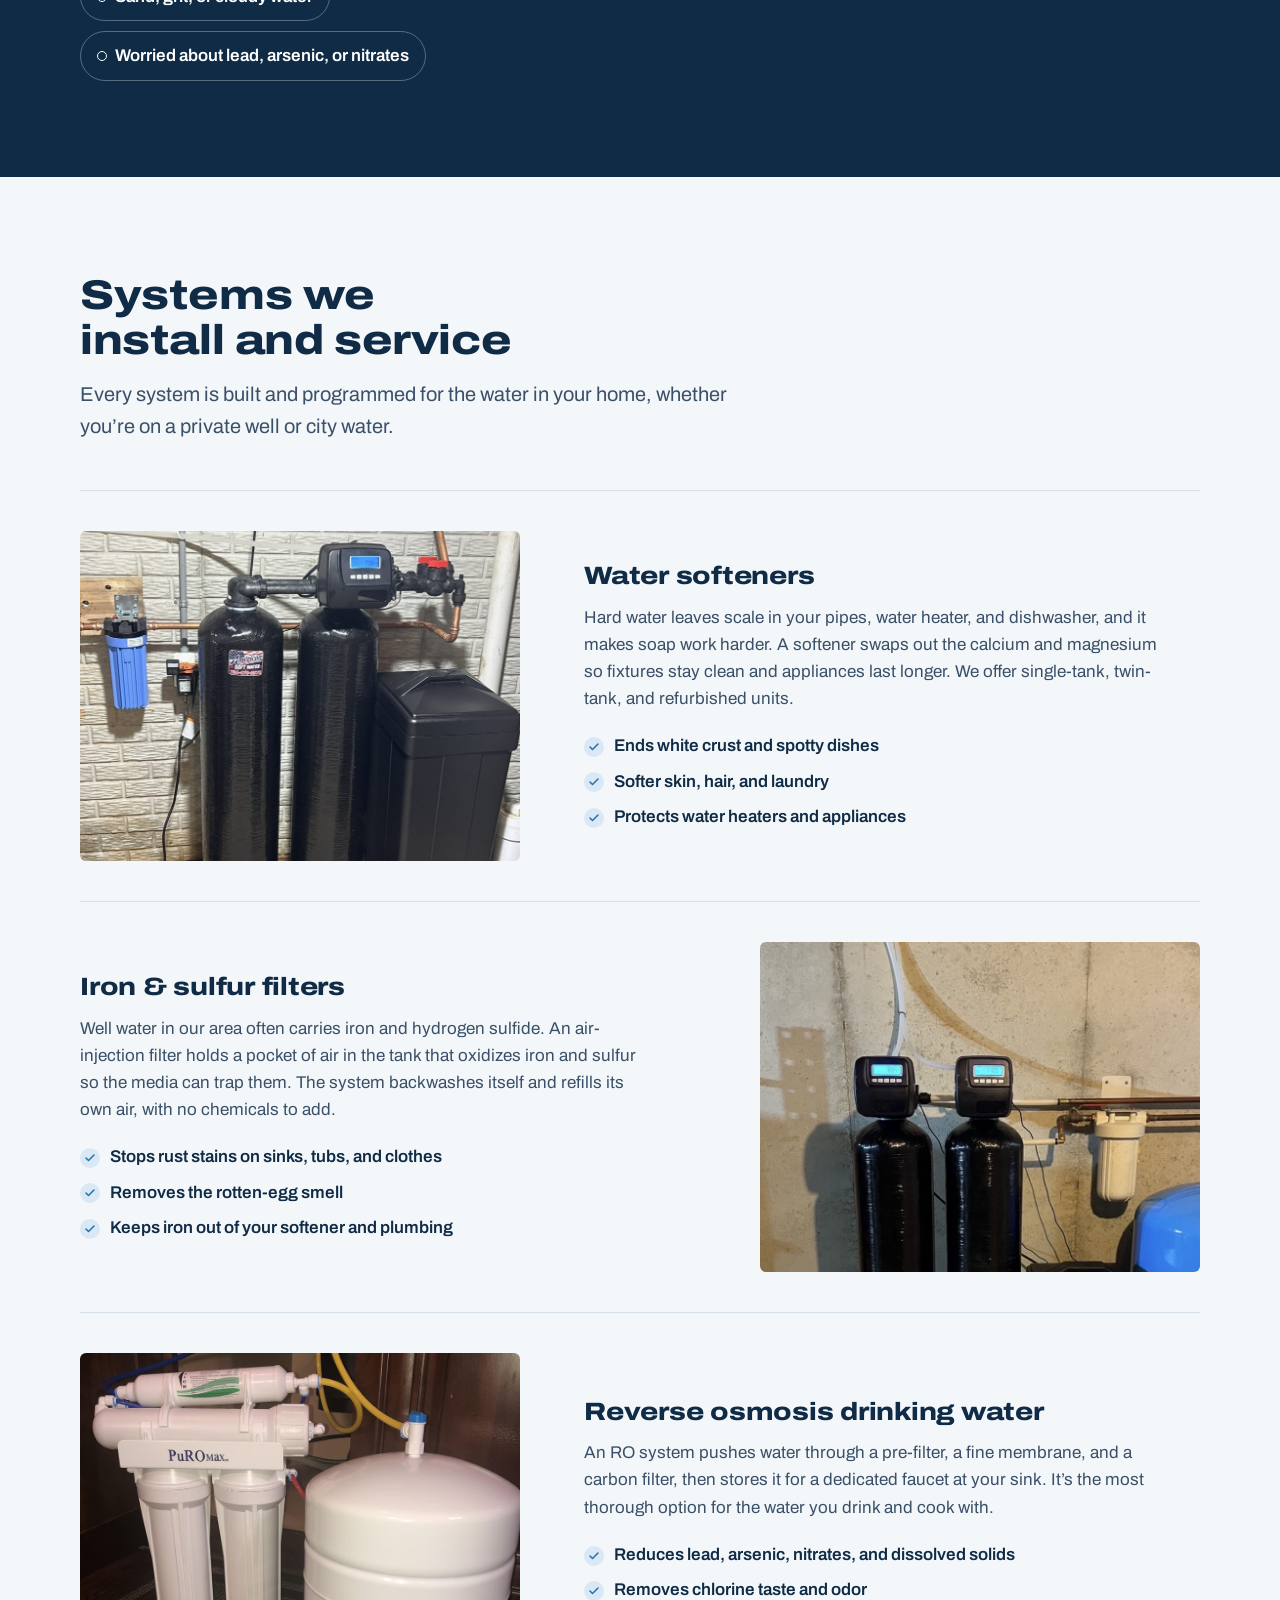
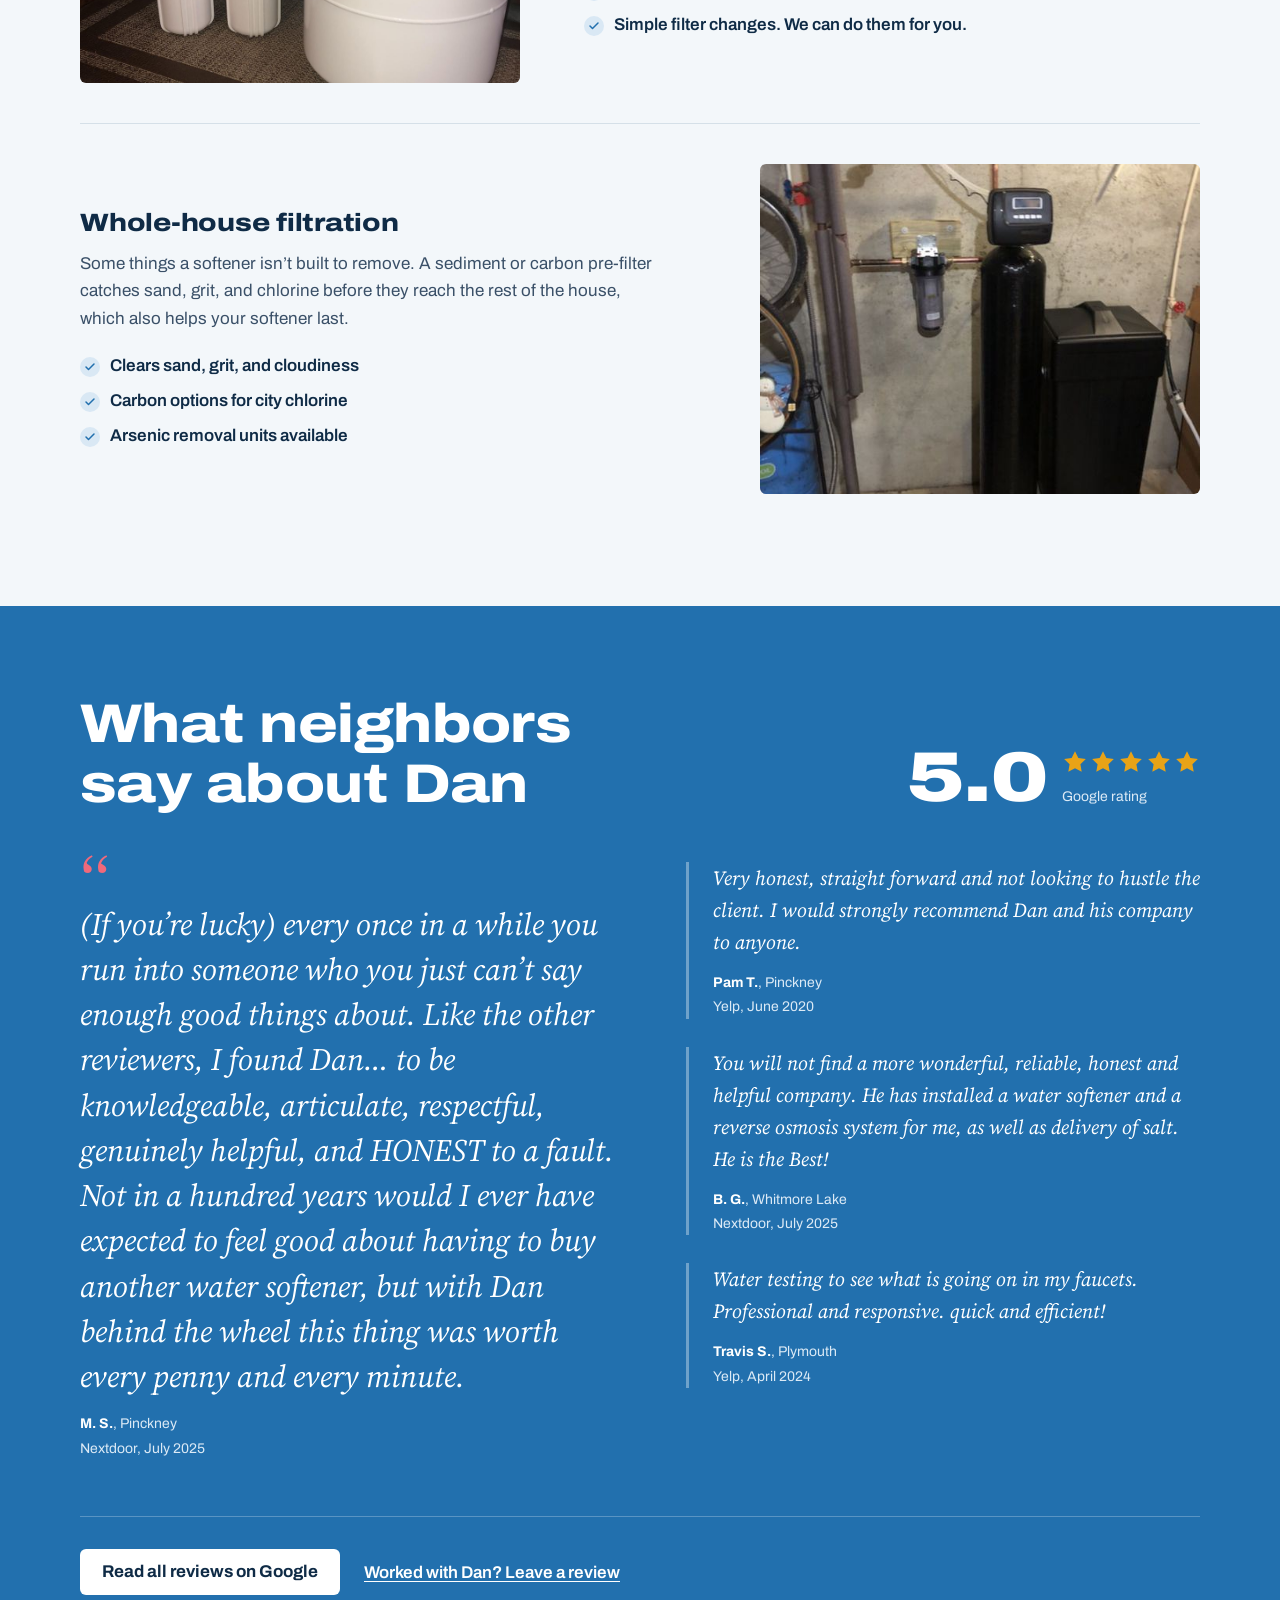
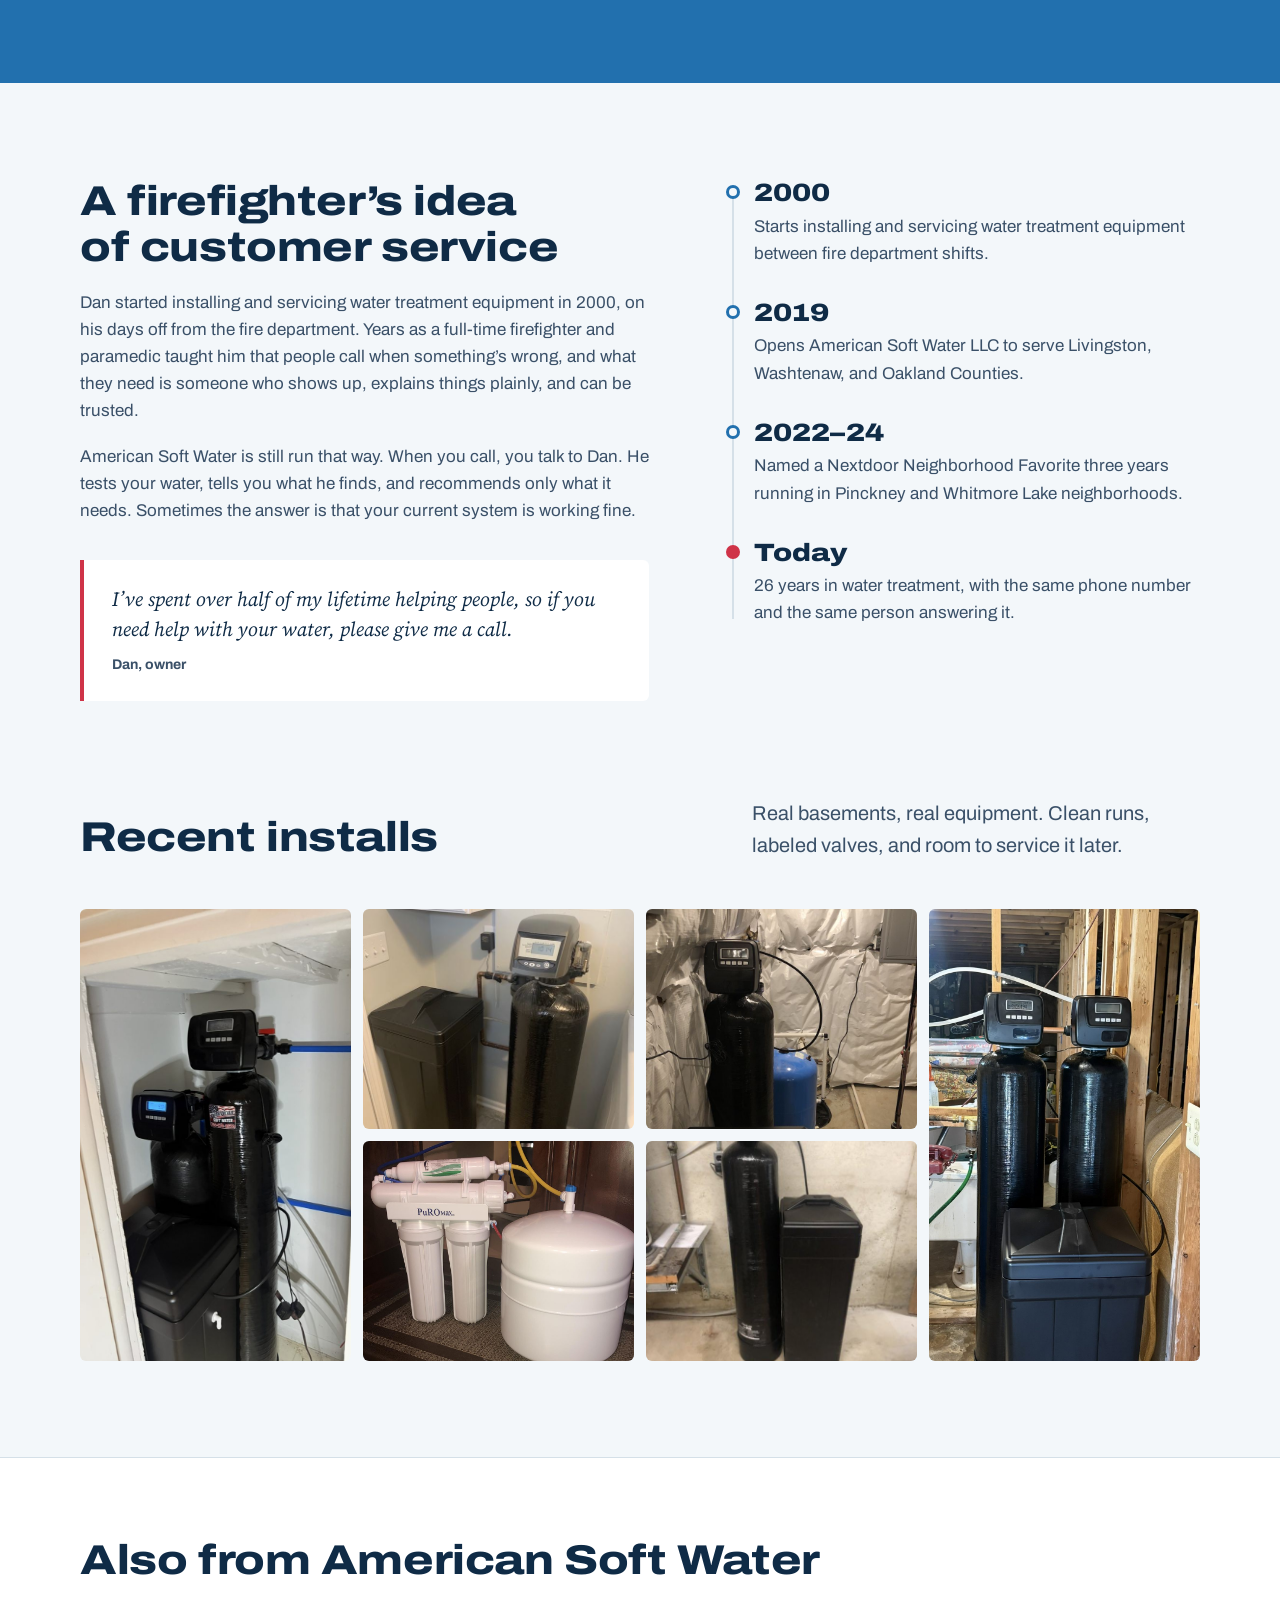
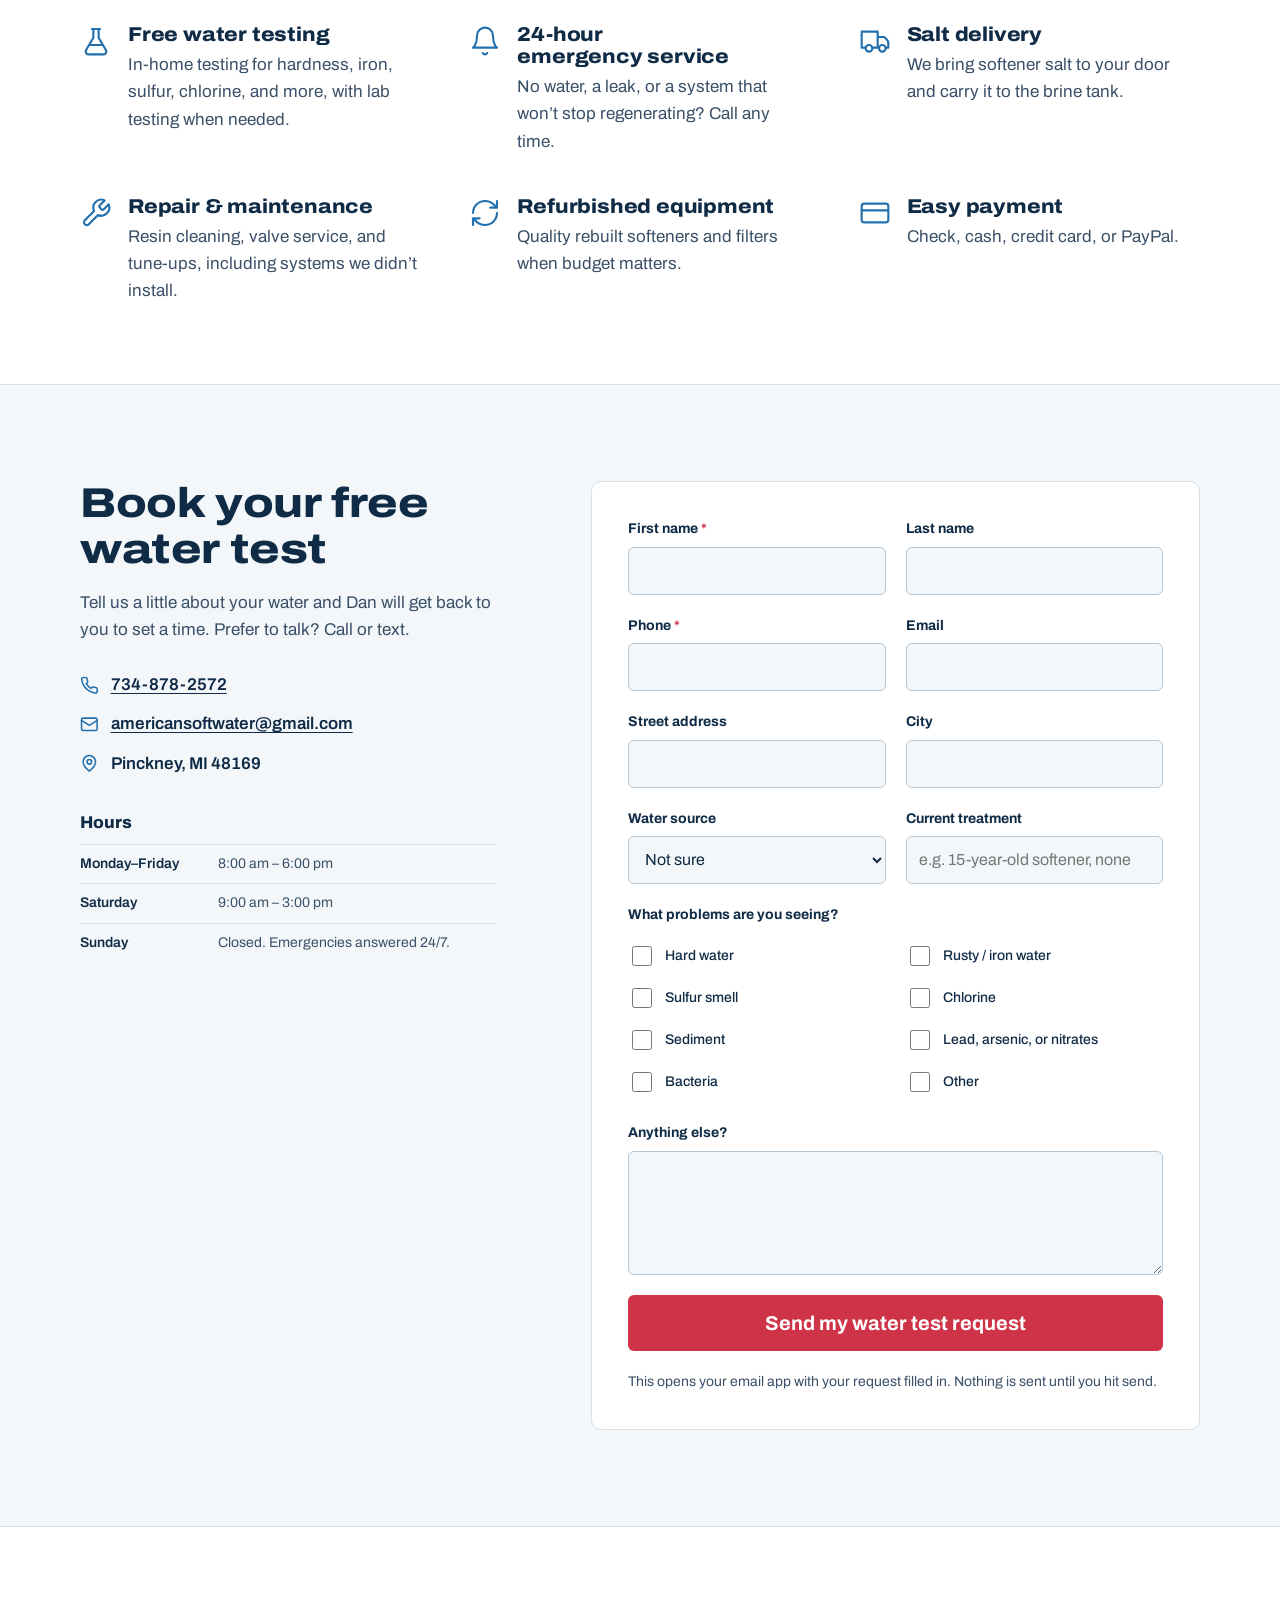
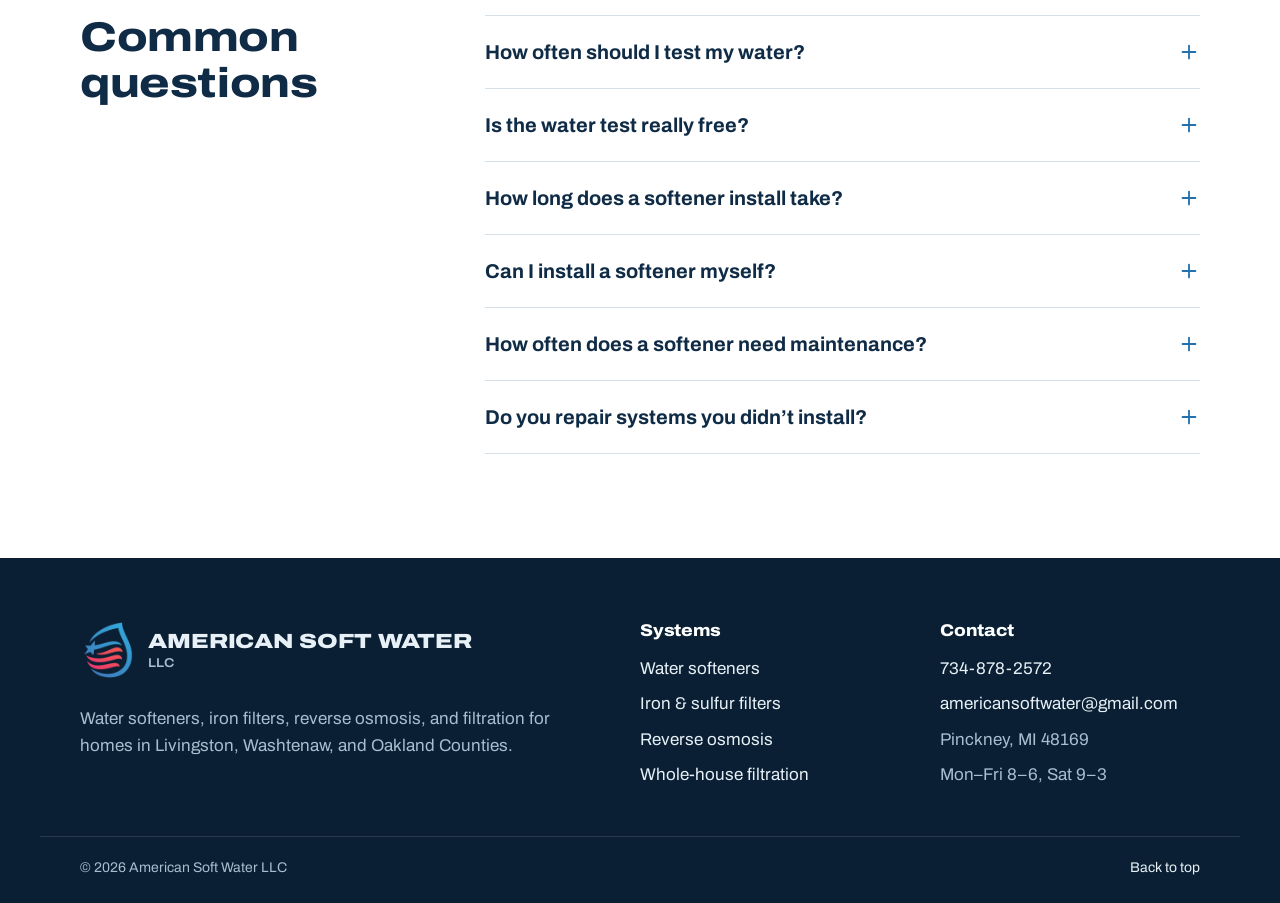
==== commit 2e3b1357: "Correct install photo labels per owner feedback The blue two-tank photo is an iron filter plus softe" ====
--- a/index.html
+++ b/index.html
@@ -11,11 +11,11 @@
   <link rel="apple-touch-icon" href="assets/logo/mark.png">
   <meta property="og:title" content="American Soft Water LLC">
   <meta property="og:description" content="Honest water treatment in Pinckney, MI. Free water testing, softeners, iron filters, and reverse osmosis.">
-  <meta property="og:image" content="assets/img/install-twin-blue.jpg">
+  <meta property="og:image" content="assets/img/install-iron-softener-blue.jpg">
   <link rel="preconnect" href="https://fonts.googleapis.com">
   <link rel="preconnect" href="https://fonts.gstatic.com" crossorigin>
   <link href="https://fonts.googleapis.com/css2?family=Archivo:wdth,wght@62..125,400..900&family=Source+Serif+4:ital,opsz,wght@1,8..60,400;1,8..60,500&display=swap" rel="stylesheet">
-  <link rel="stylesheet" href="css/styles.css?v=4">
+  <link rel="stylesheet" href="css/styles.css?v=5">
   <script type="application/ld+json">
   {
     "@context": "https://schema.org",
@@ -107,8 +107,8 @@
           </a>
         </div>
         <figure class="hero__photo">
-          <img src="assets/img/install-twin-blue.jpg" width="562" height="744" alt="Two blue water softener tanks with lit digital valve heads beside a matching brine tank, installed in a basement">
-          <figcaption>A twin-tank softener we installed</figcaption>
+          <img src="assets/img/install-iron-softener-blue.jpg" width="562" height="744" alt="Blue iron filter and water softener tanks, each with a lit digital valve, beside a matching brine tank">
+          <figcaption>An iron filter and softener we installed</figcaption>
         </figure>
       </div>
       <!-- Three wave layers, each 2x wide and repeating every half, drift sideways on a loop -->
@@ -165,7 +165,7 @@
         </header>
 
         <article class="system" id="softeners">
-          <figure class="system__photo"><img src="assets/img/install-twin-black.jpg" width="896" height="1000" loading="lazy" alt="Twin black softener tanks with digital heads and a brine tank against a basement wall"></figure>
+          <figure class="system__photo"><img src="assets/img/install-twin-tank.jpg" width="900" height="1187" loading="lazy" alt="Twin-tank water softener: two black tanks sharing one digital valve, with a brine tank and sediment pre-filter"></figure>
           <div class="system__body">
             <h3>Water softeners</h3>
             <p>Hard water leaves scale in your pipes, water heater, and dishwasher, and it makes soap work harder. A softener swaps out the calcium and magnesium so fixtures stay clean and appliances last longer. We offer single-tank, twin-tank, and refurbished units.</p>
@@ -178,7 +178,7 @@
         </article>
 
         <article class="system system--flip" id="iron-filters">
-          <figure class="system__photo"><img src="assets/img/install-well.jpg" width="562" height="696" loading="lazy" alt="Softener and brine tank installed next to a blue ProFlo well pressure tank"></figure>
+          <figure class="system__photo system__photo--top"><img src="assets/img/install-iron-softener-well.jpg" width="900" height="1469" loading="lazy" alt="Iron filter and water softener side by side, each with its own digital valve, next to a pre-filter and well pressure tank"></figure>
           <div class="system__body">
             <h3>Iron &amp; sulfur filters</h3>
             <p>Well water in our area often carries iron and hydrogen sulfide. An air-injection filter holds a pocket of air in the tank that oxidizes iron and sulfur so the media can trap them. The system backwashes itself and refills its own air, with no chemicals to add.</p>
@@ -292,12 +292,12 @@
           <p>Real basements, real equipment. Clean runs, labeled valves, and room to service it later.</p>
         </header>
         <div class="installs__grid">
-          <figure class="installs__item installs__item--tall"><img src="assets/img/install-basement.jpg" width="562" height="743" loading="lazy" alt="Single black softener tank and brine tank on a basement floor"></figure>
+          <figure class="installs__item installs__item--tall"><img src="assets/img/install-iron-softener-closet.jpg" width="900" height="1187" loading="lazy" alt="Iron filter and softener fitted into a utility closet, with the American Soft Water sticker on the tank"></figure>
           <figure class="installs__item"><img src="assets/img/install-laundry.jpg" width="562" height="744" loading="lazy" alt="Softener and brine tank installed in a finished laundry room"></figure>
           <figure class="installs__item"><img src="assets/img/install-new-build.jpg" width="750" height="1000" loading="lazy" alt="Softener next to a blue well pressure tank in a new-construction basement"></figure>
-          <figure class="installs__item installs__item--tall"><img src="assets/img/install-twin-black.jpg" width="896" height="1000" loading="lazy" alt="Twin-tank softener with American Soft Water service sticker on the valve"></figure>
+          <figure class="installs__item installs__item--tall"><img src="assets/img/install-iron-softener-basement.jpg" width="900" height="1725" loading="lazy" alt="Iron filter and softener with a brine tank in an unfinished basement"></figure>
           <figure class="installs__item"><img src="assets/img/install-ro.jpg" width="1000" height="999" loading="lazy" alt="Reverse osmosis system under a kitchen sink"></figure>
-          <figure class="installs__item"><img src="assets/img/install-well.jpg" width="562" height="696" loading="lazy" alt="Softener installed alongside a well pressure tank"></figure>
+          <figure class="installs__item"><img src="assets/img/install-basement.jpg" width="562" height="743" loading="lazy" alt="Single softener tank and brine tank on a basement floor"></figure>
         </div>
       </div>
     </section>
@@ -484,6 +484,6 @@
     <a class="btn btn--red" href="#water-test">Free water test</a>
   </div>
 
-  <script src="js/main.js?v=4" defer></script>
+  <script src="js/main.js?v=5" defer></script>
 </body>
 </html>
--- a/css/styles.css
+++ b/css/styles.css
@@ -177,7 +177,7 @@
 .result--empty { display: grid; place-items: center; gap: 16px; min-height: 360px; padding: 40px; background: transparent; border: 1.5px dashed rgba(255,255,255,.3); color: var(--on-navy-muted); text-align: center; }
 .result__mark { width: 72px; height: 72px; opacity: .7; }
 .result[hidden] { display: none; }
-.result__photo { width: 100%; aspect-ratio: 16 / 9; object-fit: cover; }
+.result__photo { width: 100%; aspect-ratio: 16 / 9; object-fit: cover; object-position: 50% 25%; }
 .result__body { padding: 24px 28px 28px; }
 .result__cause { font-size: var(--fs-sm); color: var(--muted); }
 .result__cause strong { color: var(--red); }
@@ -203,6 +203,7 @@
 .system--flip .system__photo { order: 2; }
 .system__photo { margin: 0; }
 .system__photo img { width: 100%; aspect-ratio: 4 / 3; object-fit: cover; border-radius: var(--radius); }
+.system__photo--top img { object-position: 50% 18%; }
 .system__body { max-width: 36rem; }
 .system__body > p { margin-top: 14px; color: var(--muted); }
 .ticks { list-style: none; margin-top: 20px; display: grid; gap: 8px; }
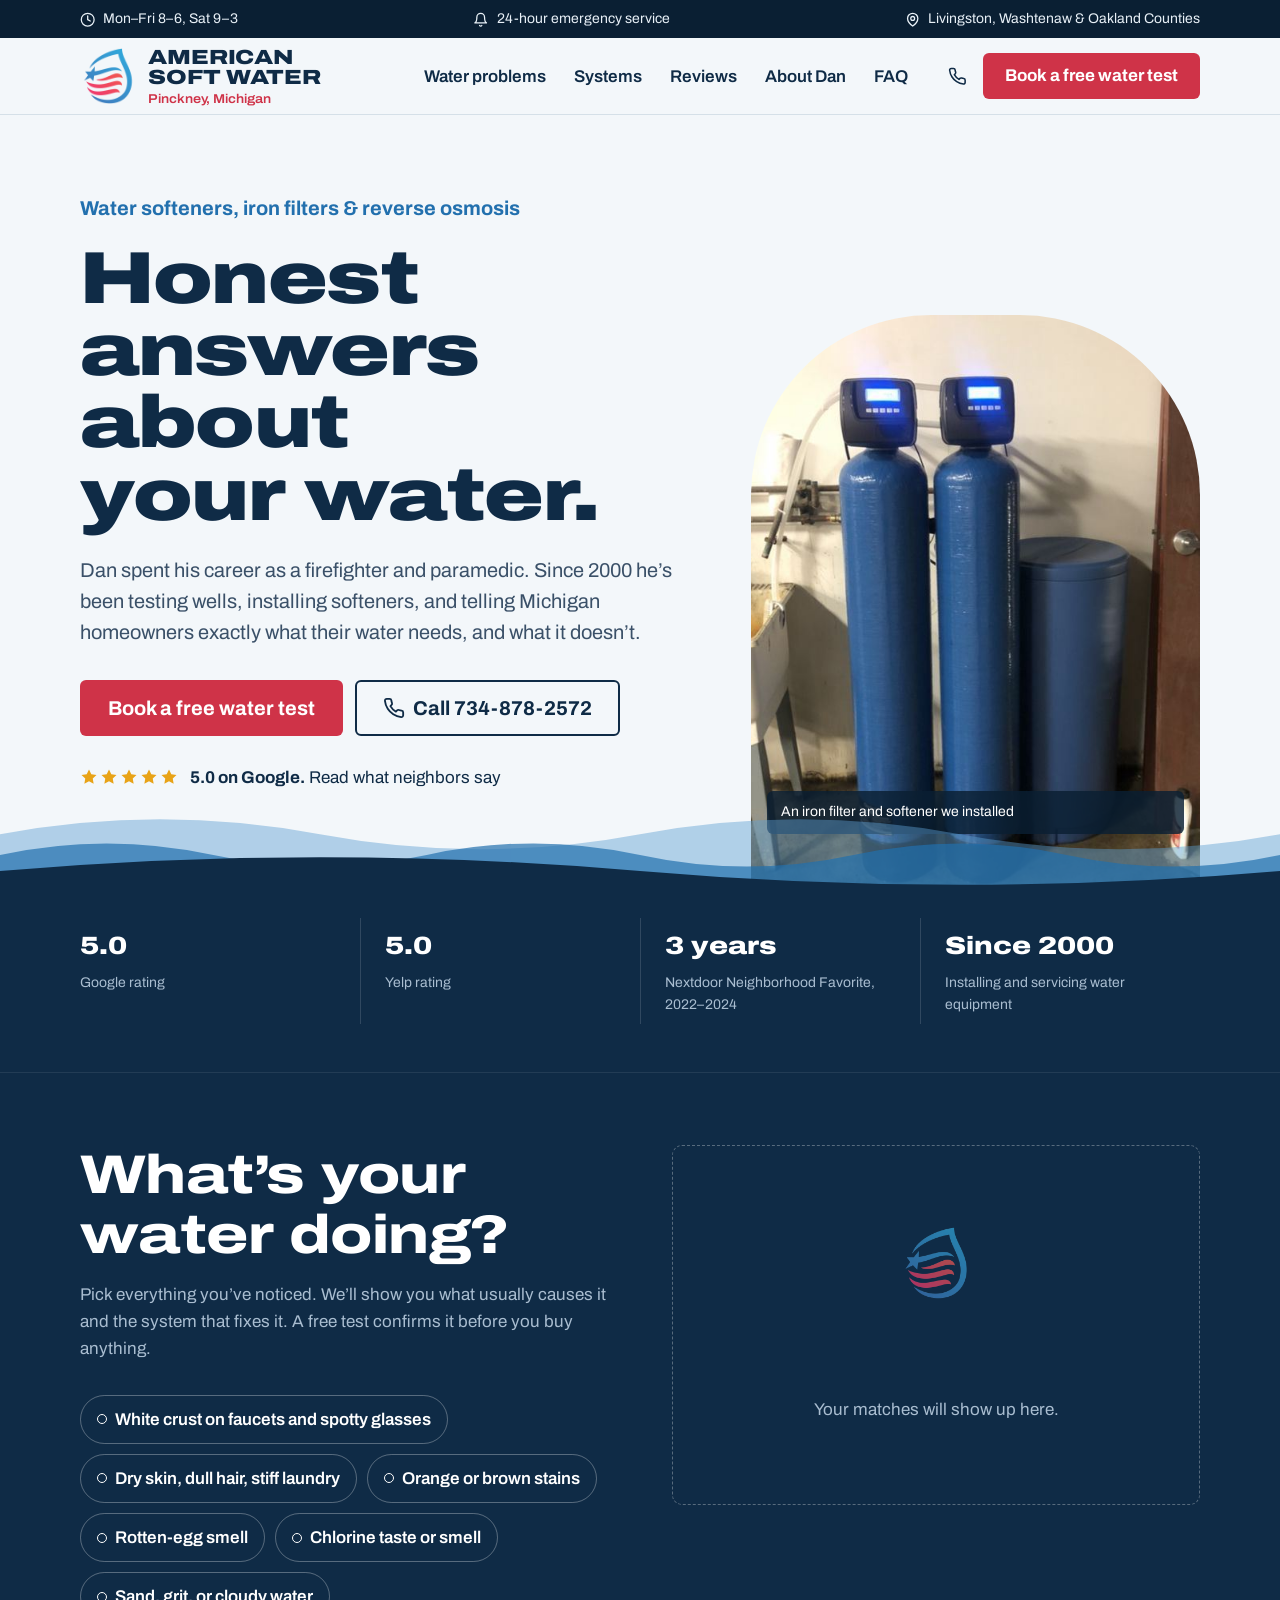
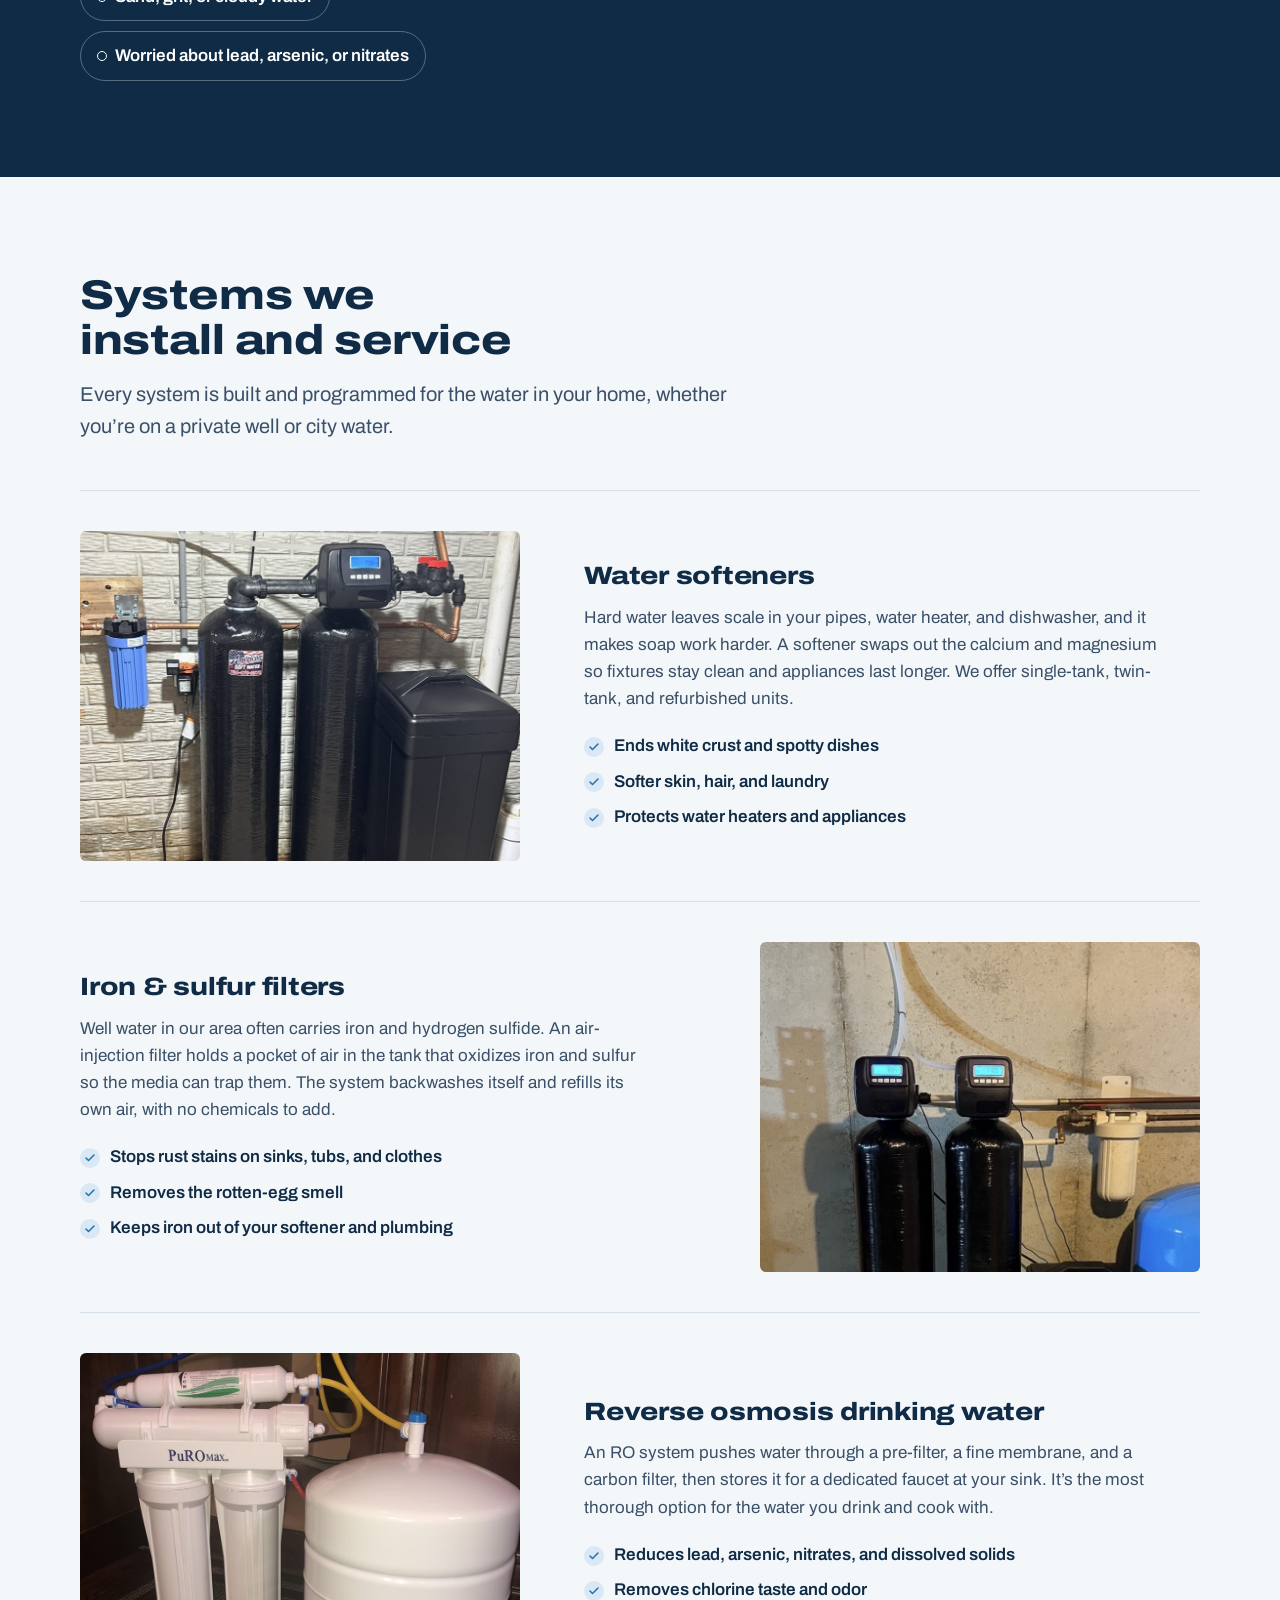
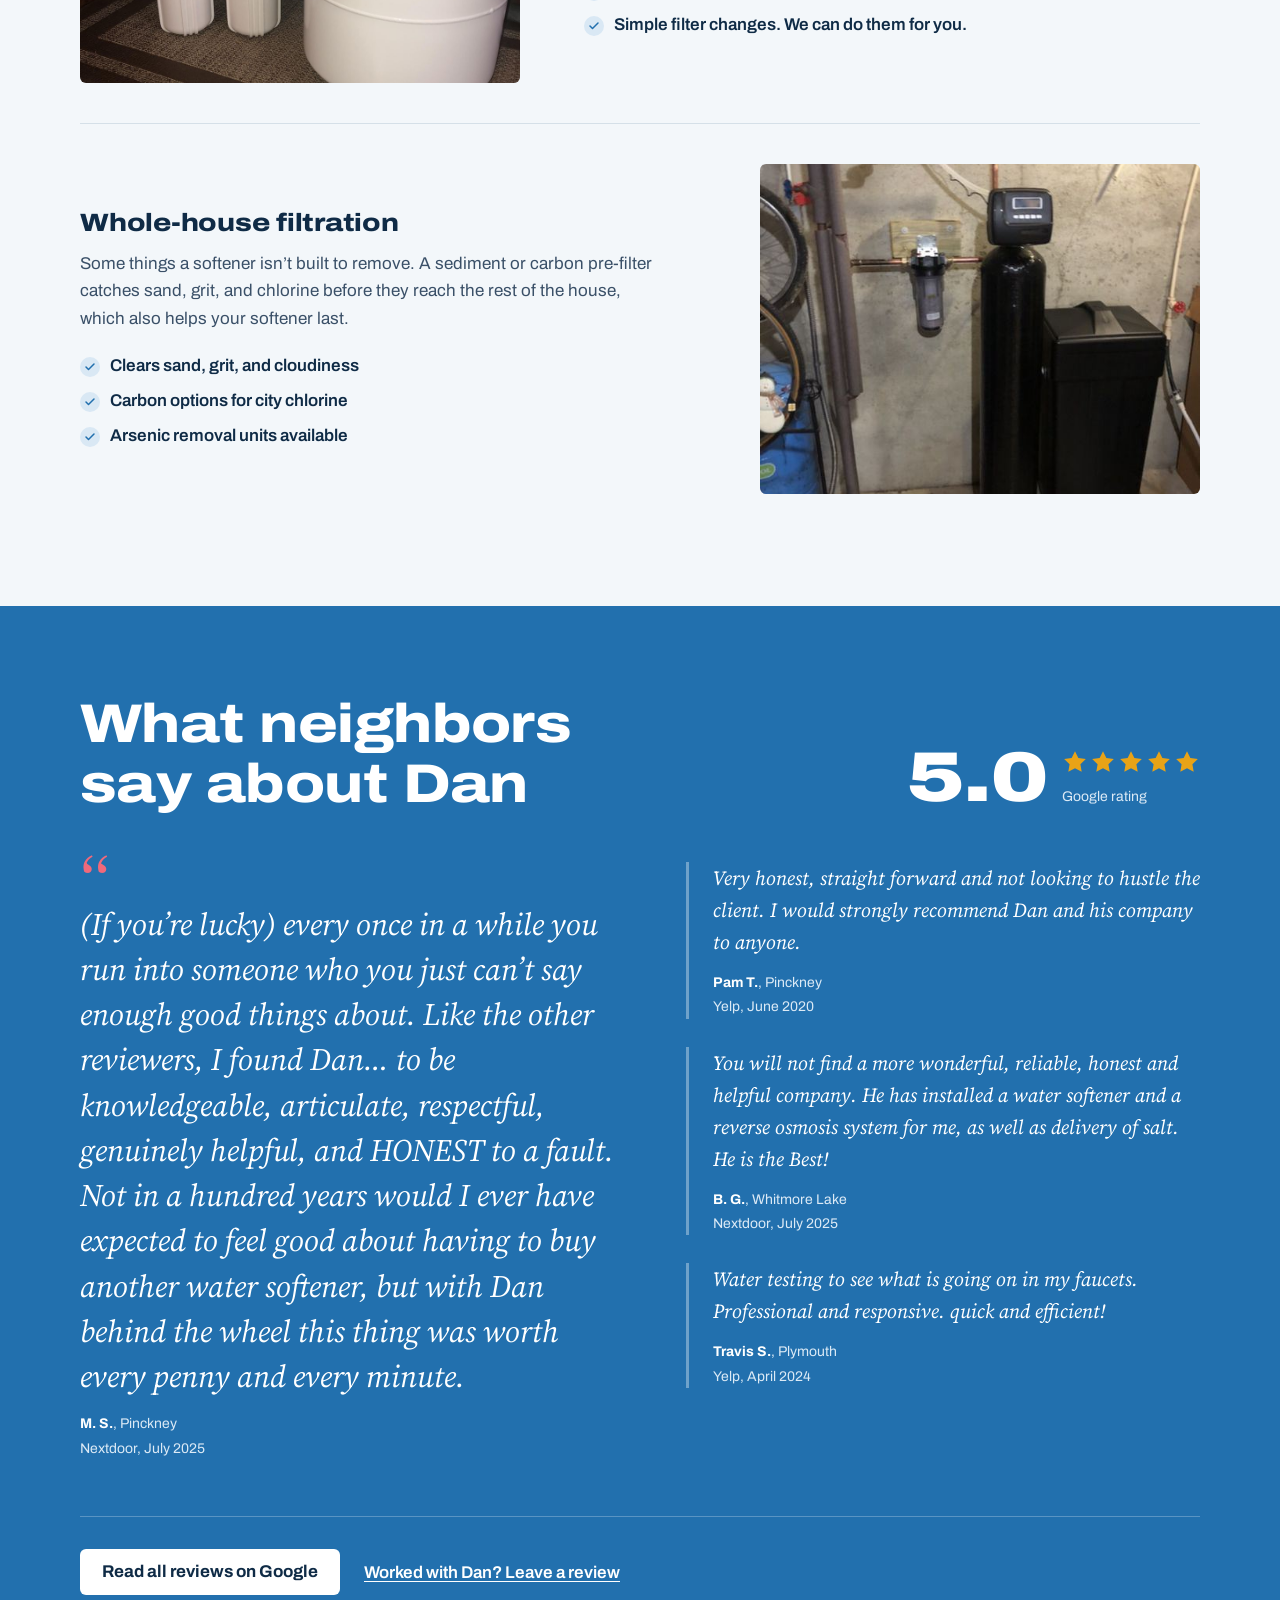
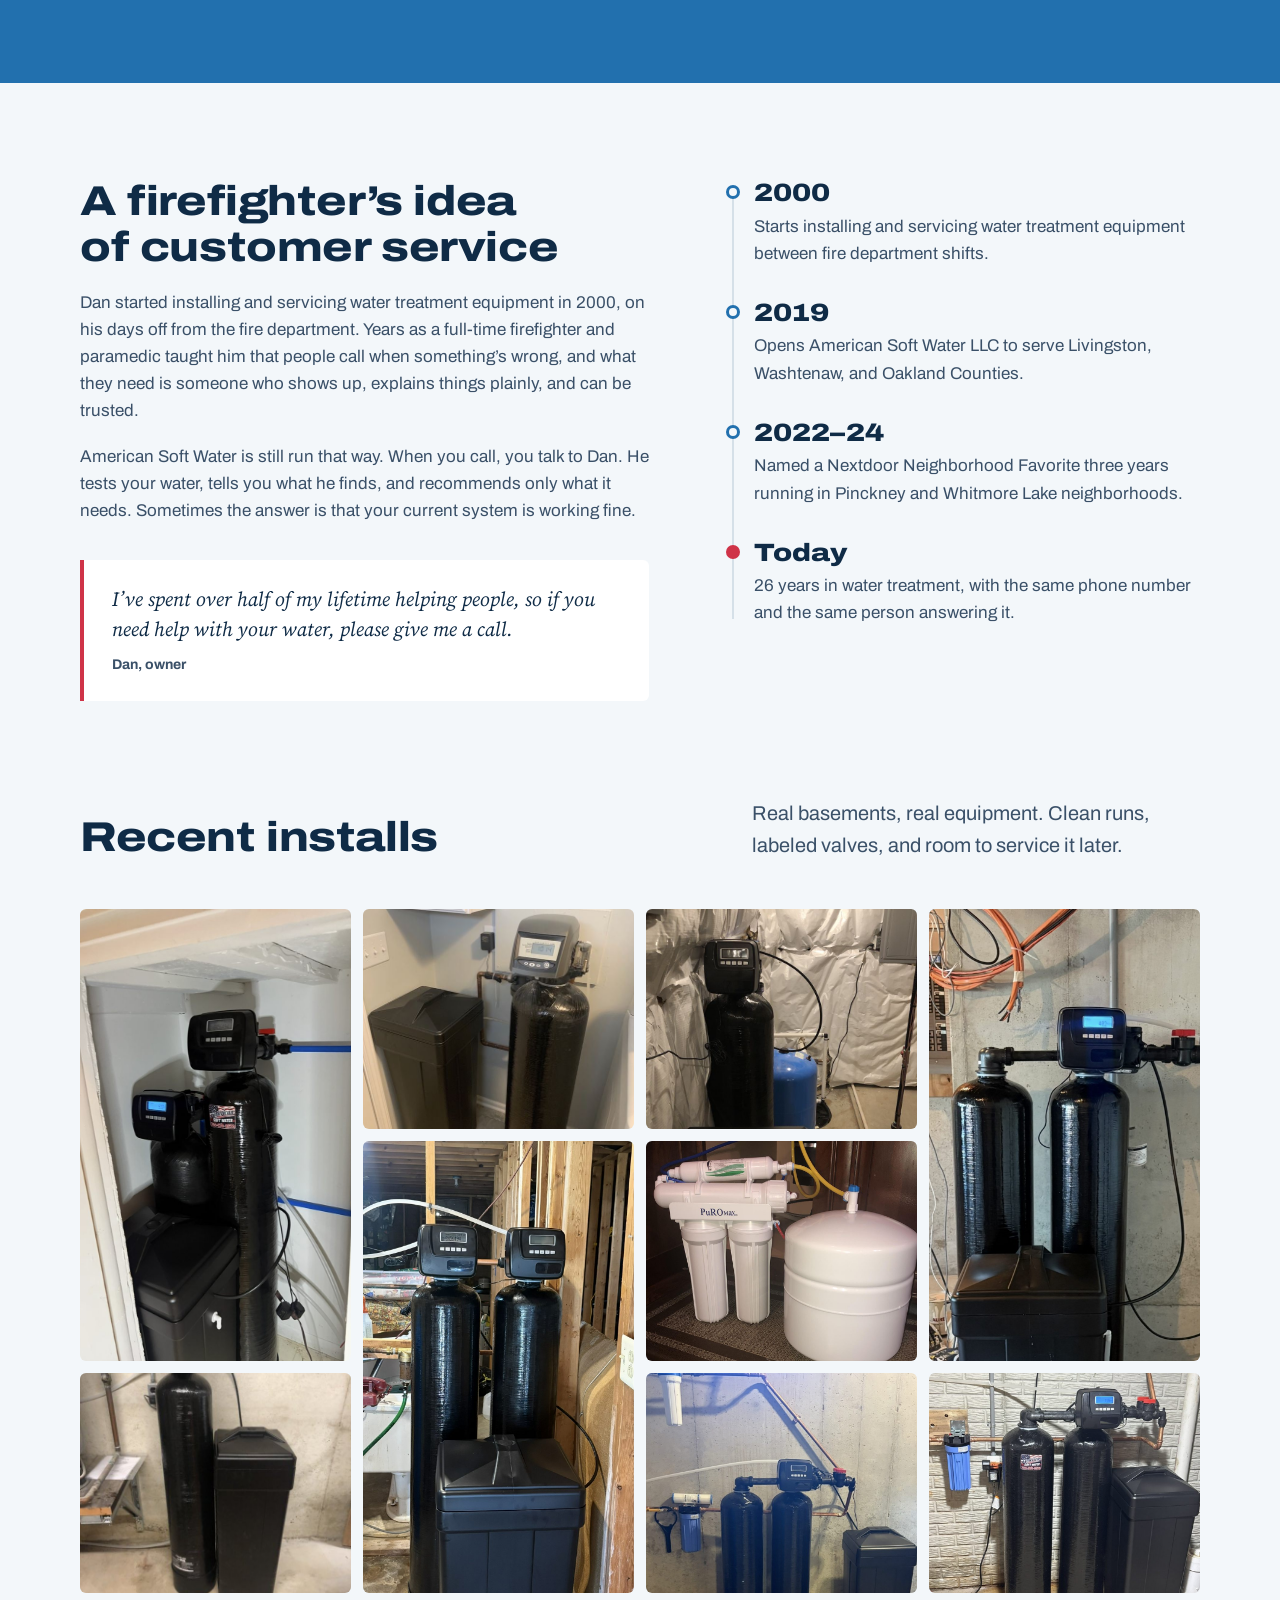
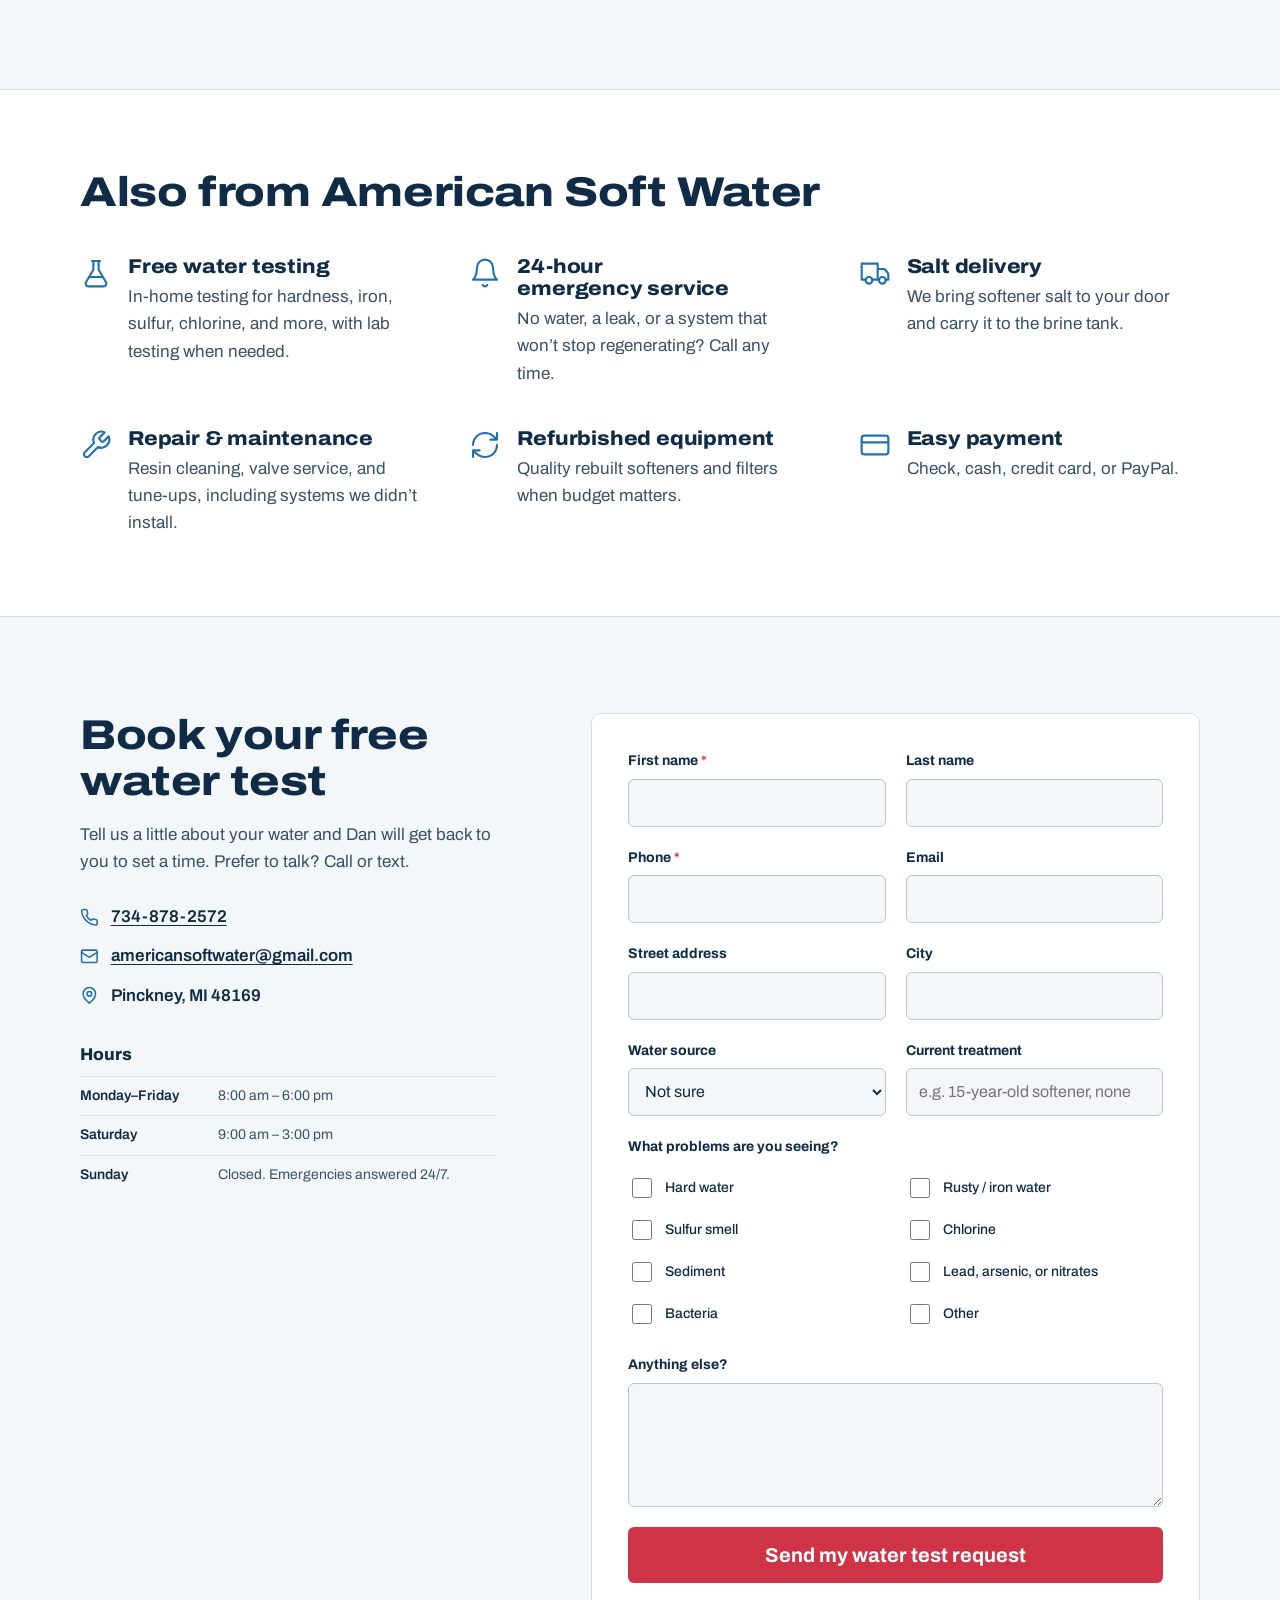
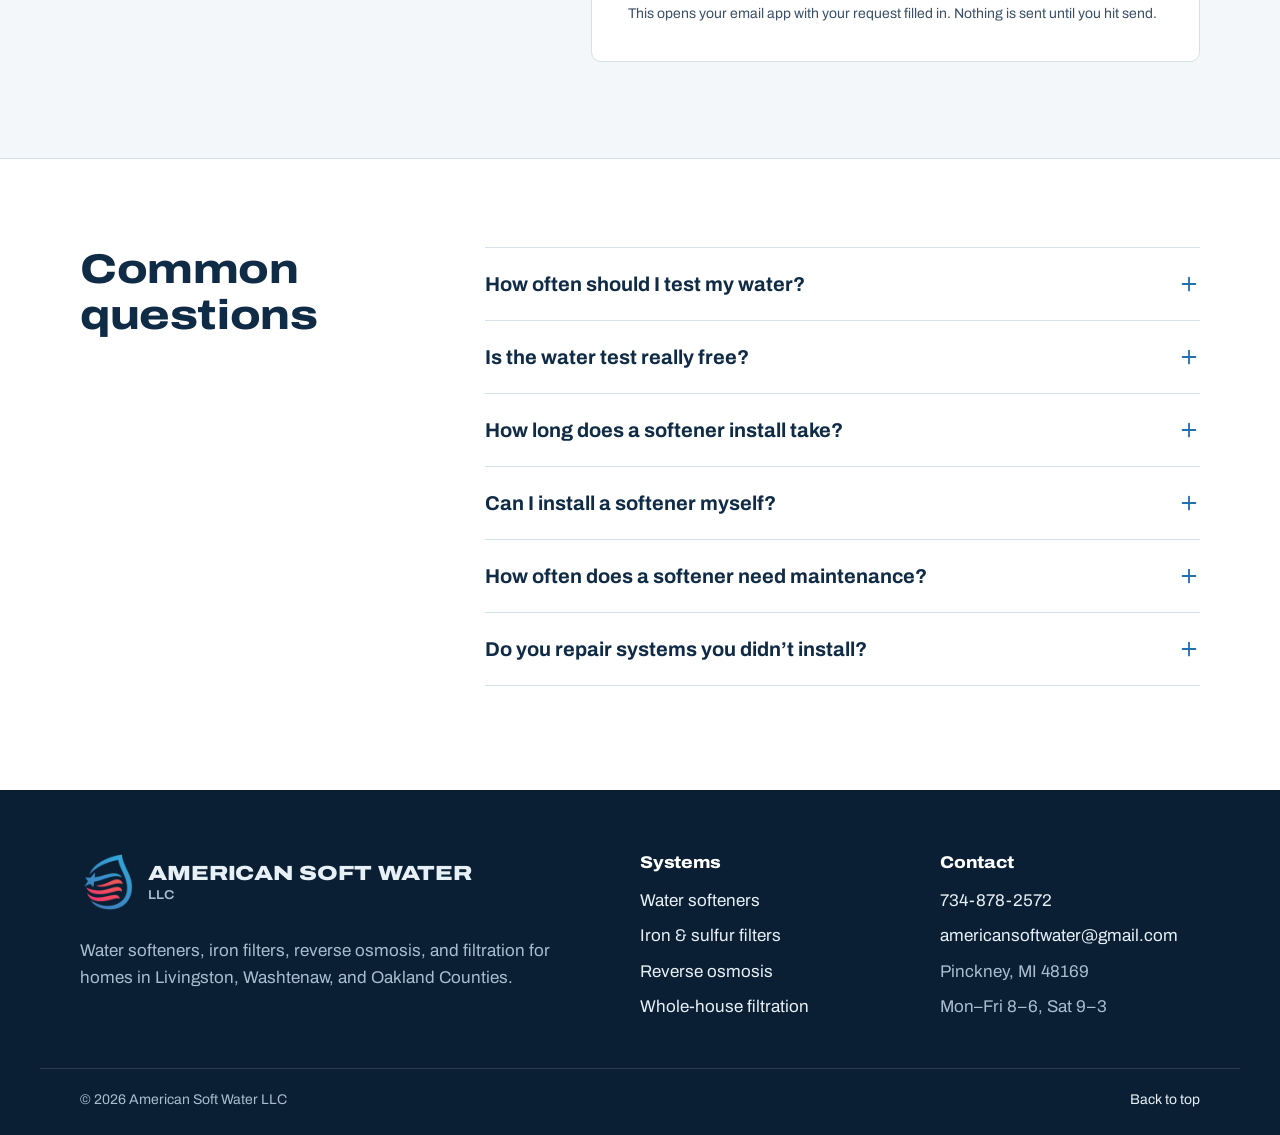
==== commit a8a9b8a1: "Add two twin-tank softener installs to the gallery New photos from the owner, both single-valve twin" ====
--- a/index.html
+++ b/index.html
@@ -15,7 +15,7 @@
   <link rel="preconnect" href="https://fonts.googleapis.com">
   <link rel="preconnect" href="https://fonts.gstatic.com" crossorigin>
   <link href="https://fonts.googleapis.com/css2?family=Archivo:wdth,wght@62..125,400..900&family=Source+Serif+4:ital,opsz,wght@1,8..60,400;1,8..60,500&display=swap" rel="stylesheet">
-  <link rel="stylesheet" href="css/styles.css?v=5">
+  <link rel="stylesheet" href="css/styles.css?v=6">
   <script type="application/ld+json">
   {
     "@context": "https://schema.org",
@@ -295,9 +295,12 @@
           <figure class="installs__item installs__item--tall"><img src="assets/img/install-iron-softener-closet.jpg" width="900" height="1187" loading="lazy" alt="Iron filter and softener fitted into a utility closet, with the American Soft Water sticker on the tank"></figure>
           <figure class="installs__item"><img src="assets/img/install-laundry.jpg" width="562" height="744" loading="lazy" alt="Softener and brine tank installed in a finished laundry room"></figure>
           <figure class="installs__item"><img src="assets/img/install-new-build.jpg" width="750" height="1000" loading="lazy" alt="Softener next to a blue well pressure tank in a new-construction basement"></figure>
+          <figure class="installs__item installs__item--tall"><img src="assets/img/install-twin-tank-tall.jpg" width="900" height="1464" loading="lazy" alt="Twin-tank water softener: two tanks sharing one lit digital valve, with a brine tank in front"></figure>
           <figure class="installs__item installs__item--tall"><img src="assets/img/install-iron-softener-basement.jpg" width="900" height="1725" loading="lazy" alt="Iron filter and softener with a brine tank in an unfinished basement"></figure>
           <figure class="installs__item"><img src="assets/img/install-ro.jpg" width="1000" height="999" loading="lazy" alt="Reverse osmosis system under a kitchen sink"></figure>
           <figure class="installs__item"><img src="assets/img/install-basement.jpg" width="562" height="743" loading="lazy" alt="Single softener tank and brine tank on a basement floor"></figure>
+          <figure class="installs__item"><img src="assets/img/install-twin-tank-prefilter.jpg" width="900" height="934" loading="lazy" alt="Twin-tank water softener with two pre-filters and copper plumbing on a basement wall"></figure>
+          <figure class="installs__item"><img src="assets/img/install-twin-tank.jpg" width="900" height="1187" loading="lazy" alt="Twin-tank water softener with the American Soft Water sticker, brine tank, and sediment pre-filter"></figure>
         </div>
       </div>
     </section>
@@ -484,6 +487,6 @@
     <a class="btn btn--red" href="#water-test">Free water test</a>
   </div>
 
-  <script src="js/main.js?v=5" defer></script>
+  <script src="js/main.js?v=6" defer></script>
 </body>
 </html>
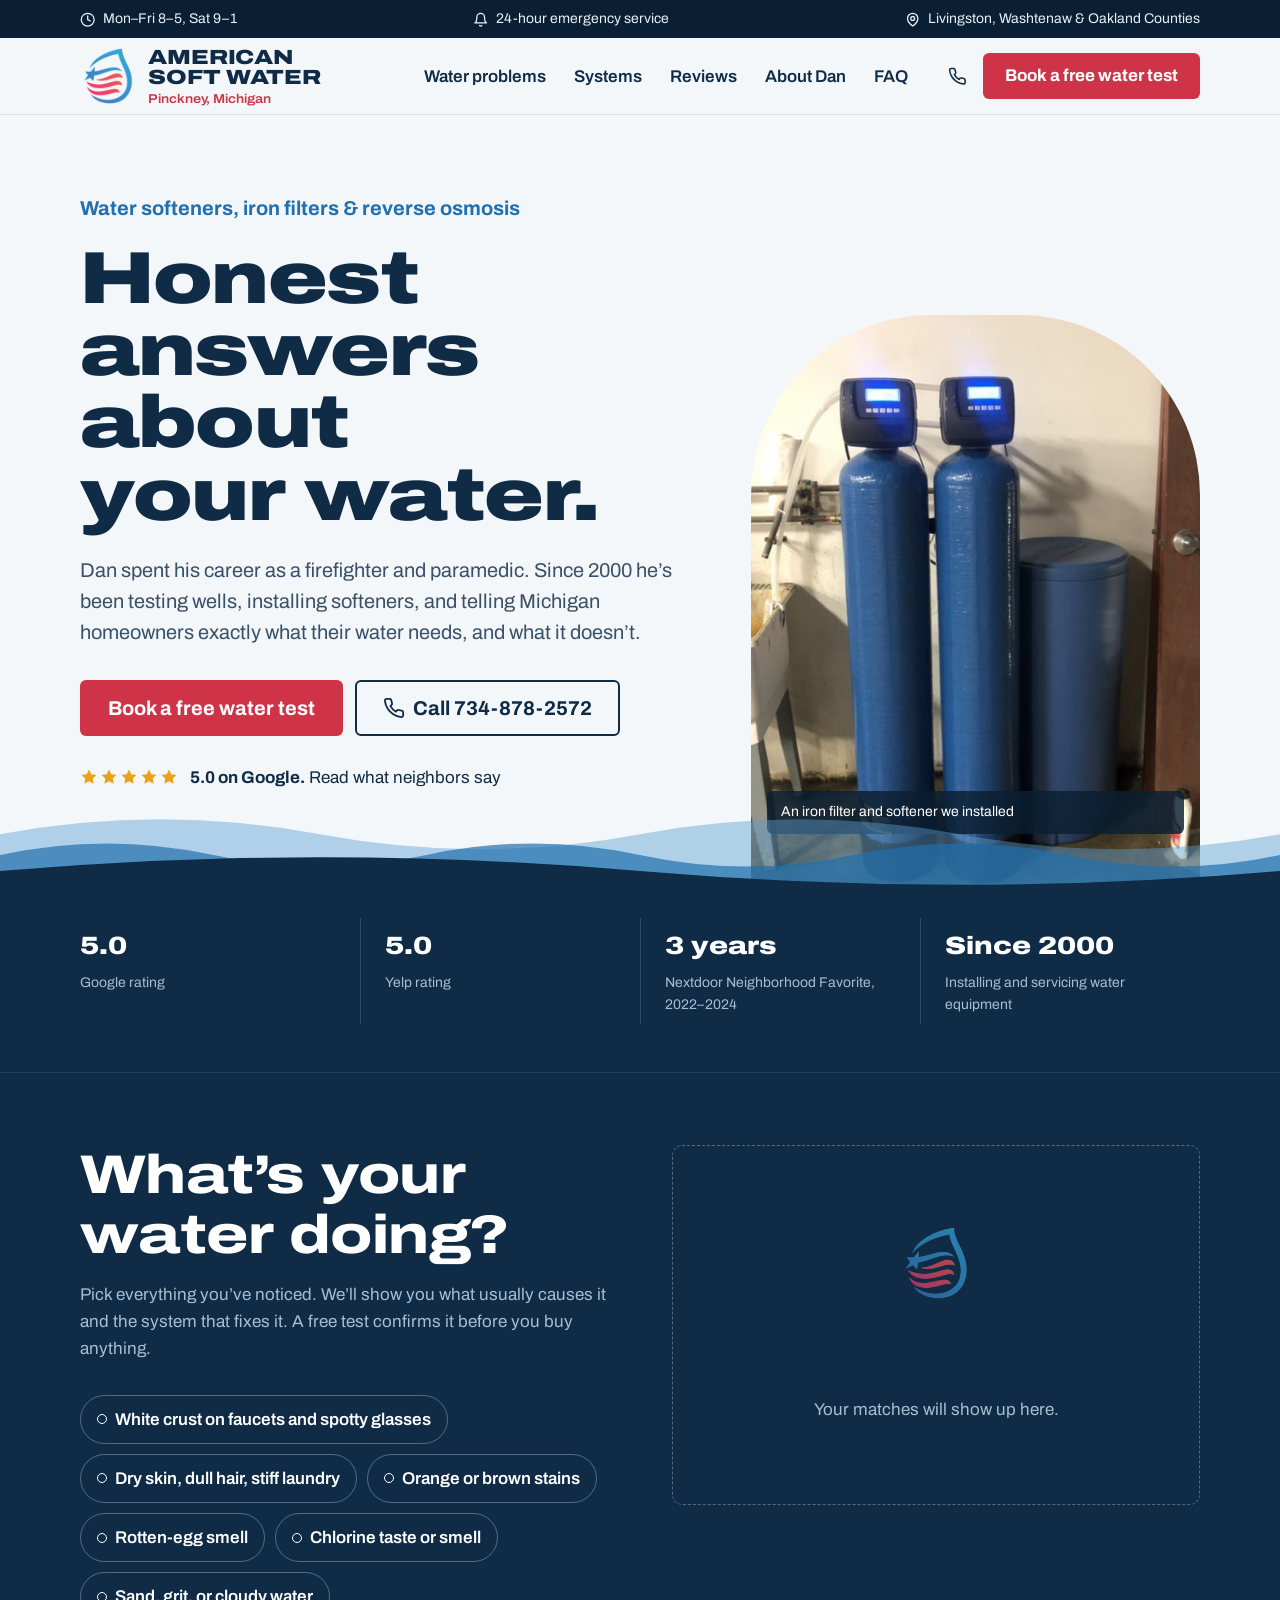
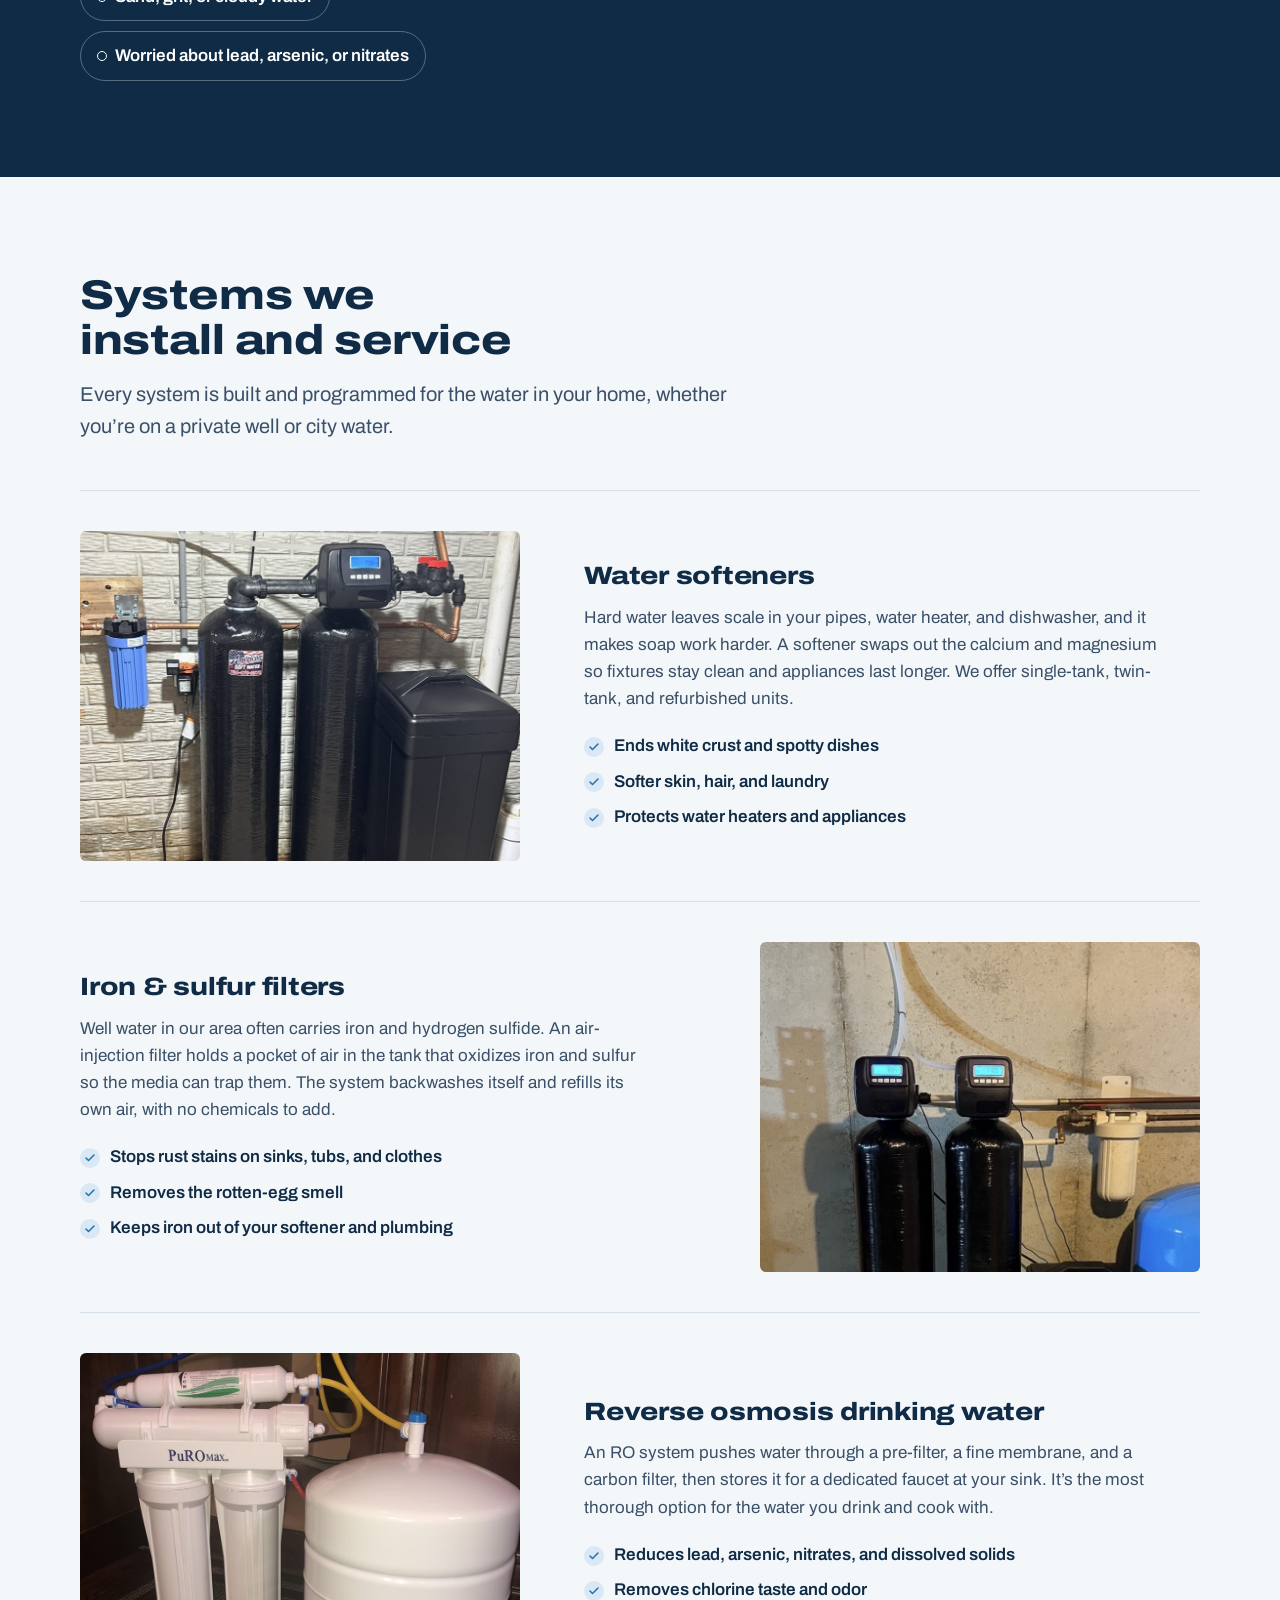
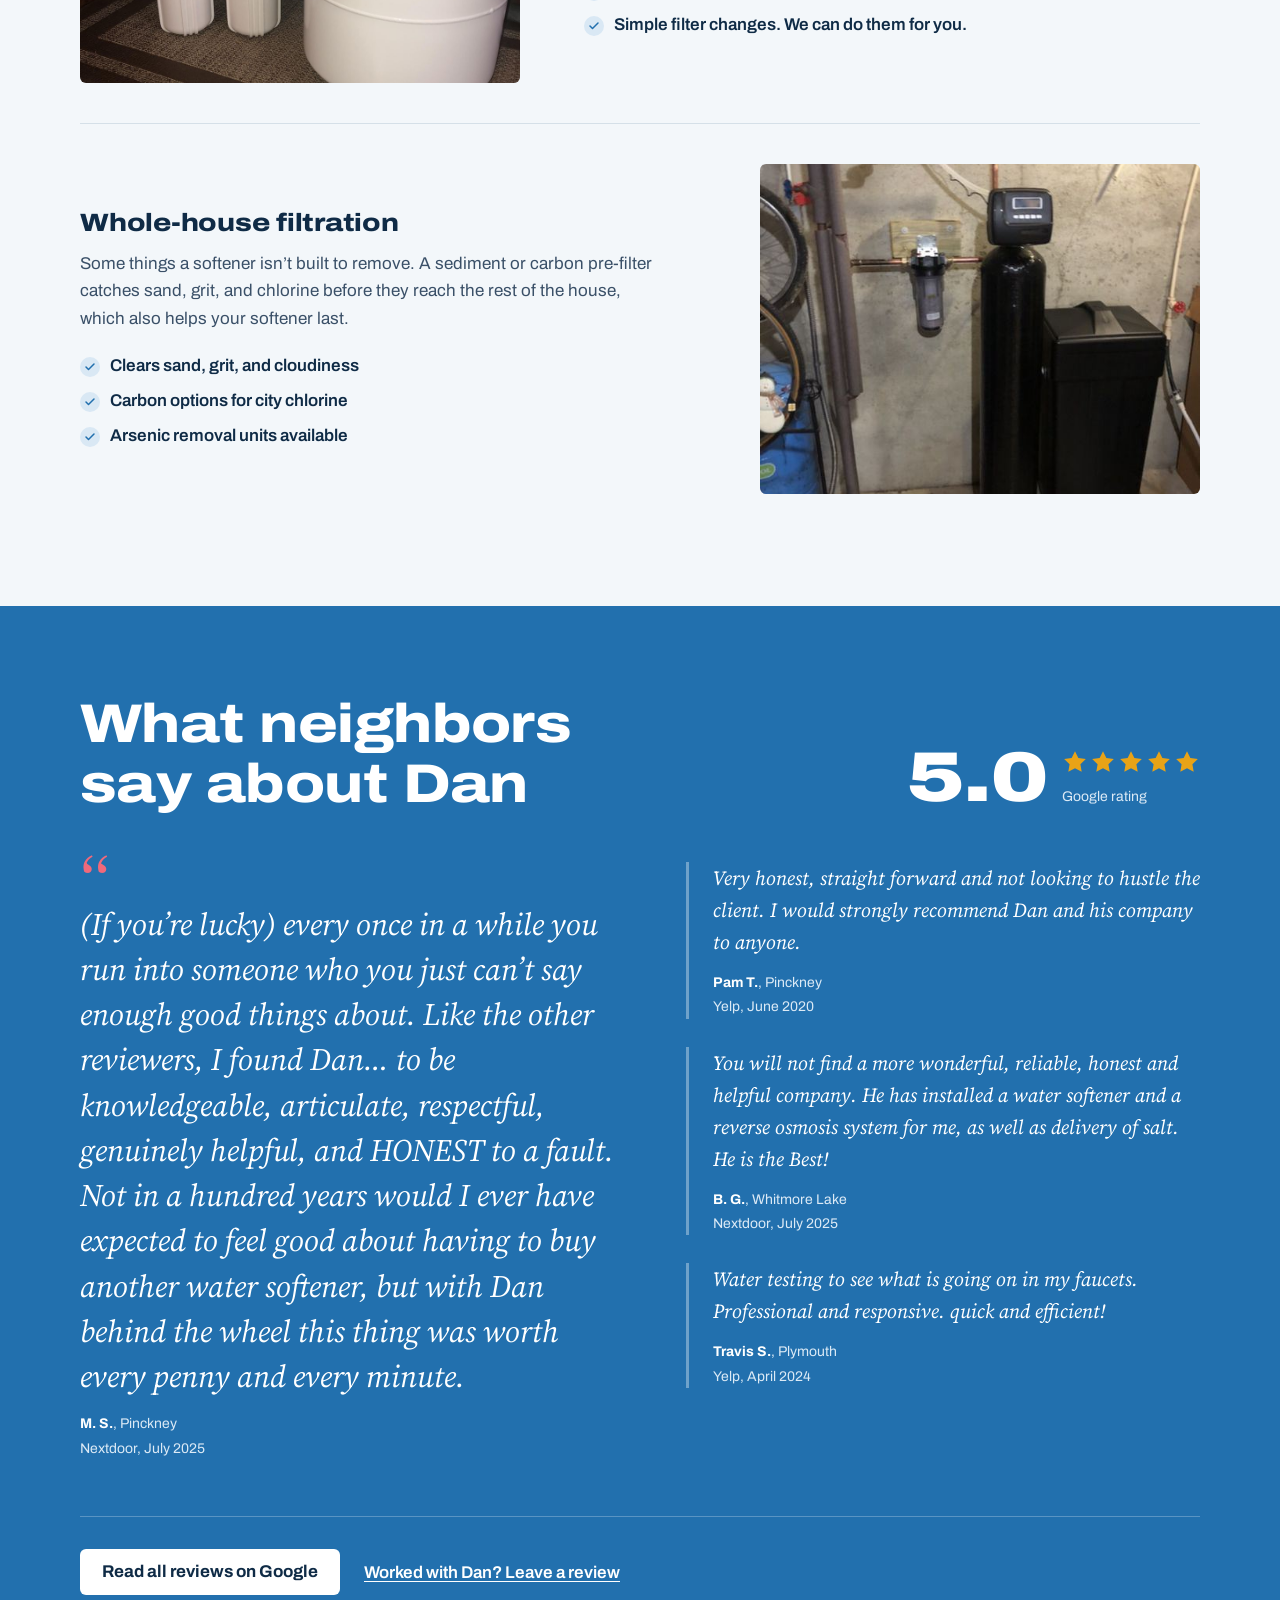
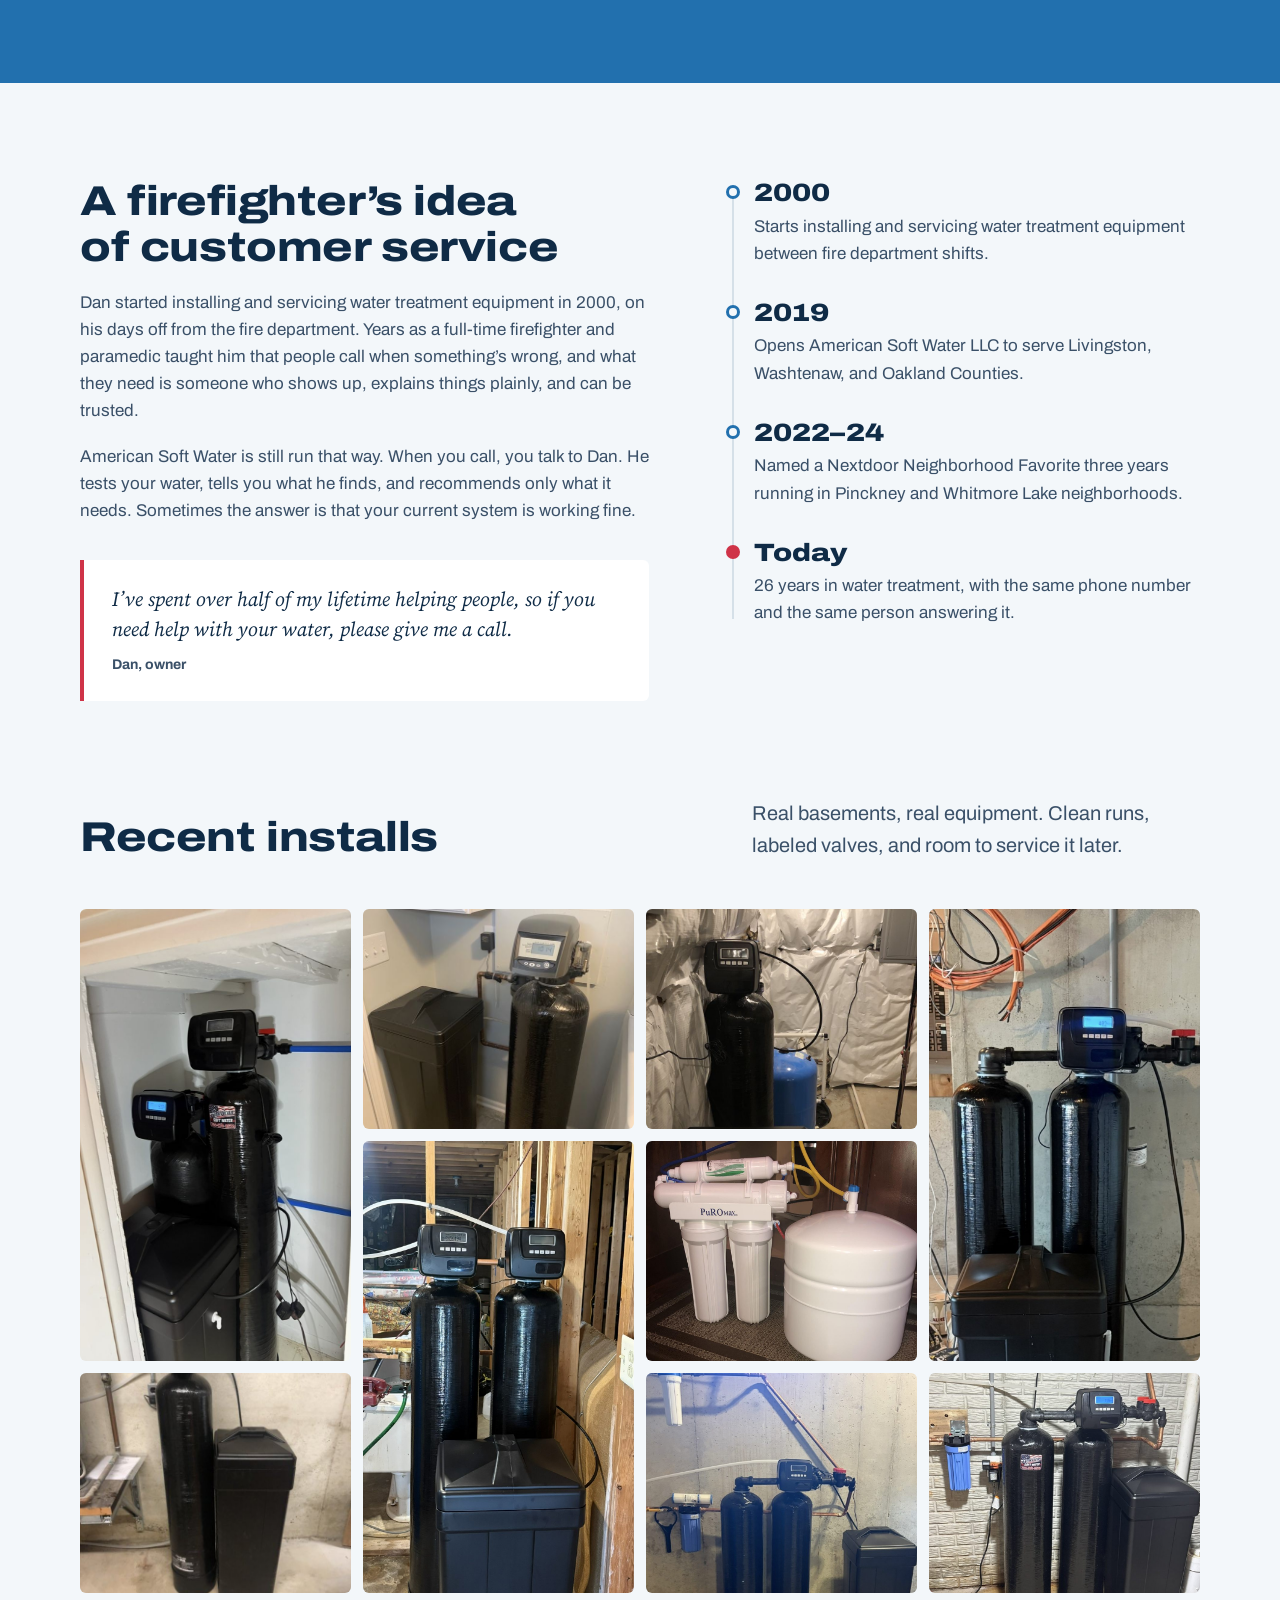
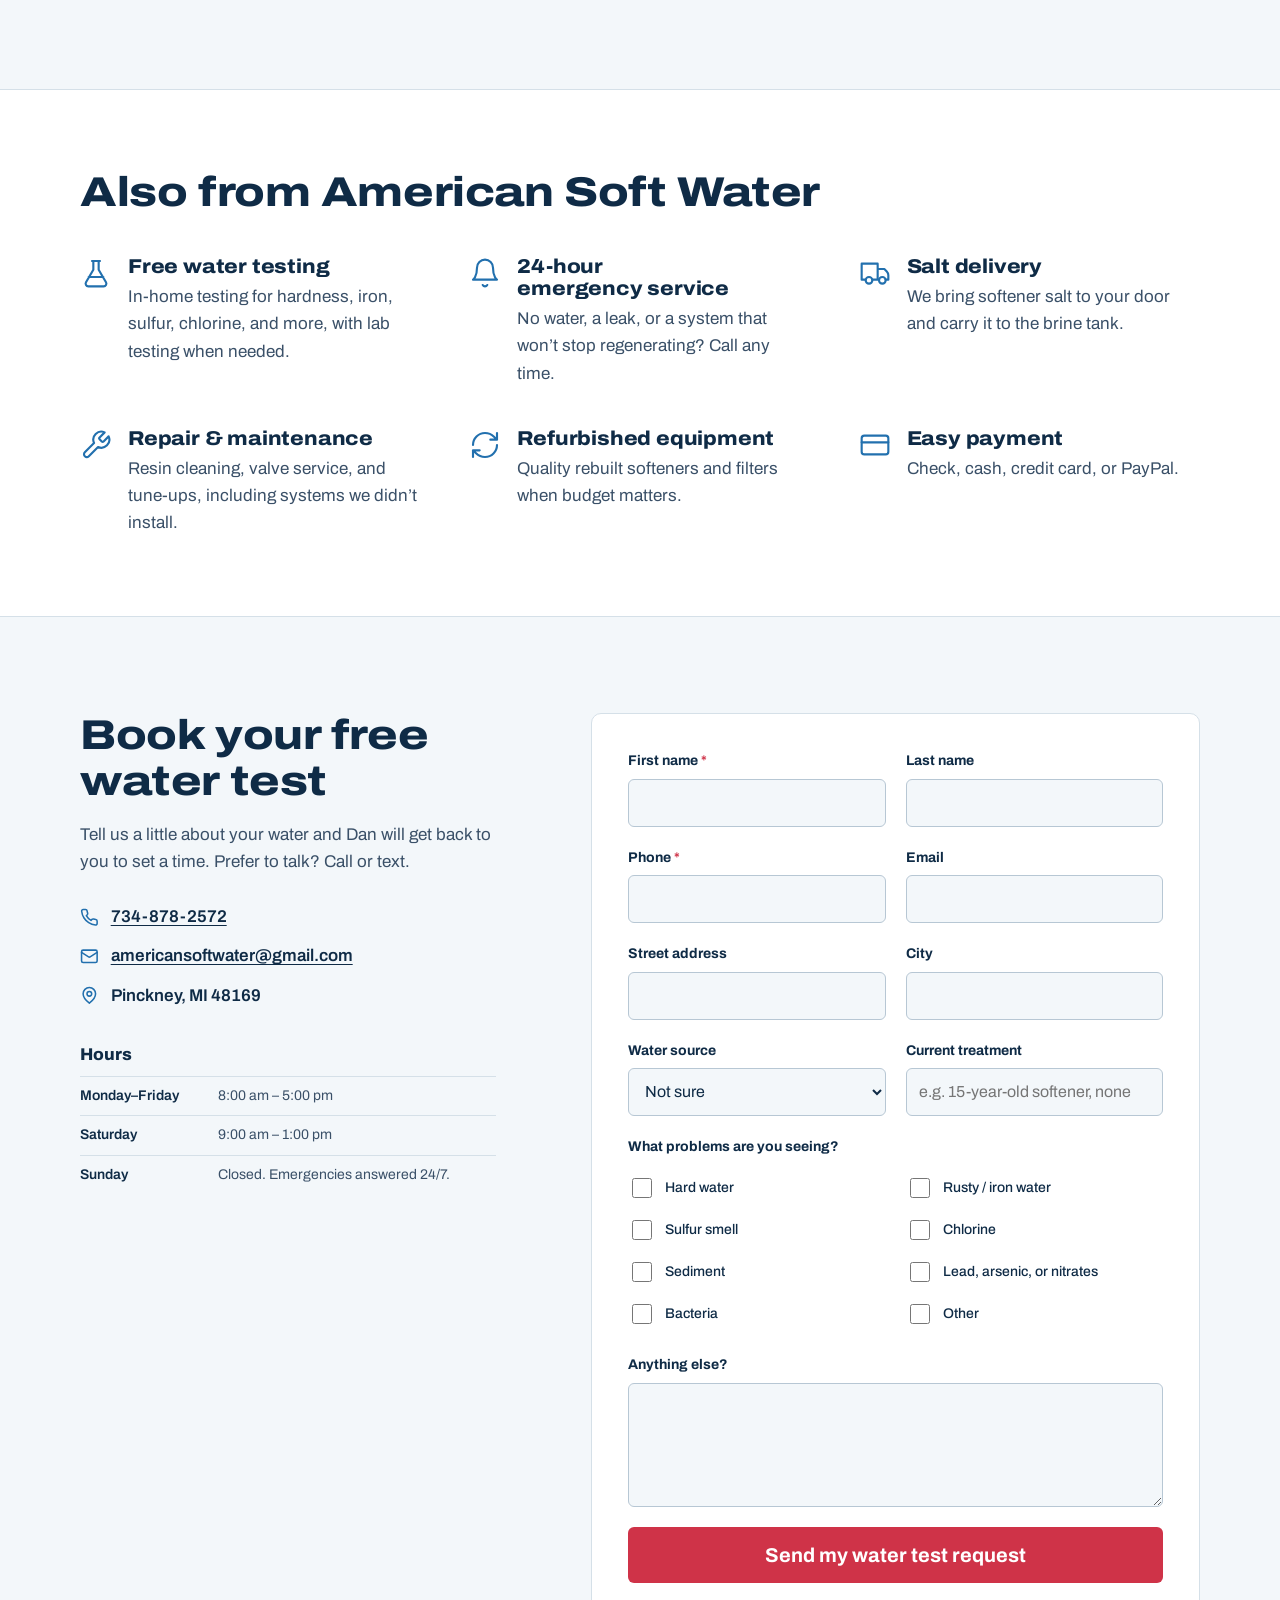
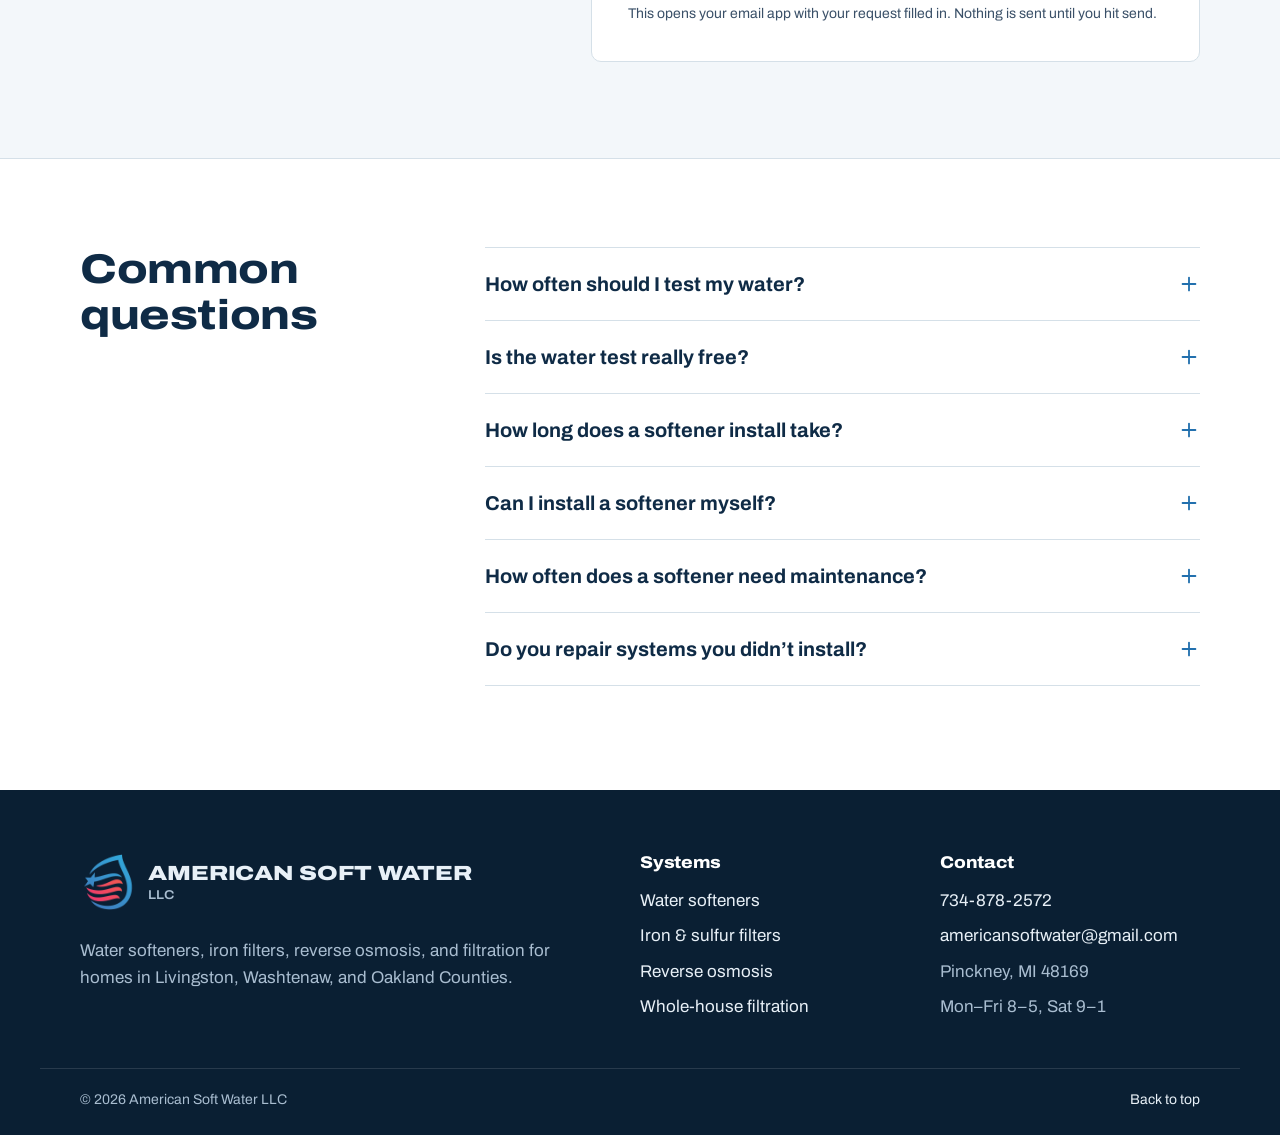
==== commit e7a7fb7e: "Set confirmed hours and texting number Owner confirmed hours (Mon-Fri 8-5, Sat 9-1) and that 734-878" ====
--- a/index.html
+++ b/index.html
@@ -26,7 +26,7 @@
     "email": "americansoftwater@gmail.com",
     "address": { "@type": "PostalAddress", "addressLocality": "Pinckney", "addressRegion": "MI", "postalCode": "48169", "addressCountry": "US" },
     "areaServed": ["Livingston County, MI", "Washtenaw County, MI", "Oakland County, MI"],
-    "openingHours": ["Mo-Fr 08:00-18:00", "Sa 09:00-15:00"],
+    "openingHours": ["Mo-Fr 08:00-17:00", "Sa 09:00-13:00"],
     "aggregateRating": { "@type": "AggregateRating", "ratingValue": "5.0", "bestRating": "5" }
   }
   </script>
@@ -55,7 +55,7 @@
 
   <div class="topbar">
     <div class="wrap topbar__inner">
-      <p><svg class="ico" aria-hidden="true"><use href="#i-clock"/></svg>Mon–Fri 8–6, Sat 9–3</p>
+      <p><svg class="ico" aria-hidden="true"><use href="#i-clock"/></svg>Mon–Fri 8–5, Sat 9–1</p>
       <p class="topbar__mid"><svg class="ico" aria-hidden="true"><use href="#i-bell"/></svg>24-hour emergency service</p>
       <p><svg class="ico" aria-hidden="true"><use href="#i-pin"/></svg>Livingston, Washtenaw &amp; Oakland Counties</p>
     </div>
@@ -334,8 +334,8 @@
           <table class="hours">
             <caption>Hours</caption>
             <tbody>
-              <tr><th scope="row">Monday–Friday</th><td>8:00 am – 6:00 pm</td></tr>
-              <tr><th scope="row">Saturday</th><td>9:00 am – 3:00 pm</td></tr>
+              <tr><th scope="row">Monday–Friday</th><td>8:00 am – 5:00 pm</td></tr>
+              <tr><th scope="row">Saturday</th><td>9:00 am – 1:00 pm</td></tr>
               <tr><th scope="row">Sunday</th><td>Closed. Emergencies answered 24/7.</td></tr>
             </tbody>
           </table>
@@ -441,7 +441,7 @@
           </details>
           <details>
             <summary>Do you repair systems you didn’t install?<svg class="ico" aria-hidden="true"><use href="#i-plus"/></svg></summary>
-            <p>Yes. Call with the brand and model if you have it, and Dan will tell you honestly whether a repair or a replacement makes more sense.</p>
+            <p>We work on most brands. You can text a picture to Dan at <a href="sms:+17348782572">734-878-2572</a> and he can come out and evaluate the unit to see if it’s repairable or not. Depending on the issue, sometimes all it needs is a little cleaning.</p>
           </details>
         </div>
       </div>
@@ -472,7 +472,7 @@
           <li><a href="tel:+17348782572">734-878-2572</a></li>
           <li><a href="mailto:americansoftwater@gmail.com">americansoftwater@gmail.com</a></li>
           <li>Pinckney, MI 48169</li>
-          <li>Mon–Fri 8–6, Sat 9–3</li>
+          <li>Mon–Fri 8–5, Sat 9–1</li>
         </ul>
       </div>
     </div>
